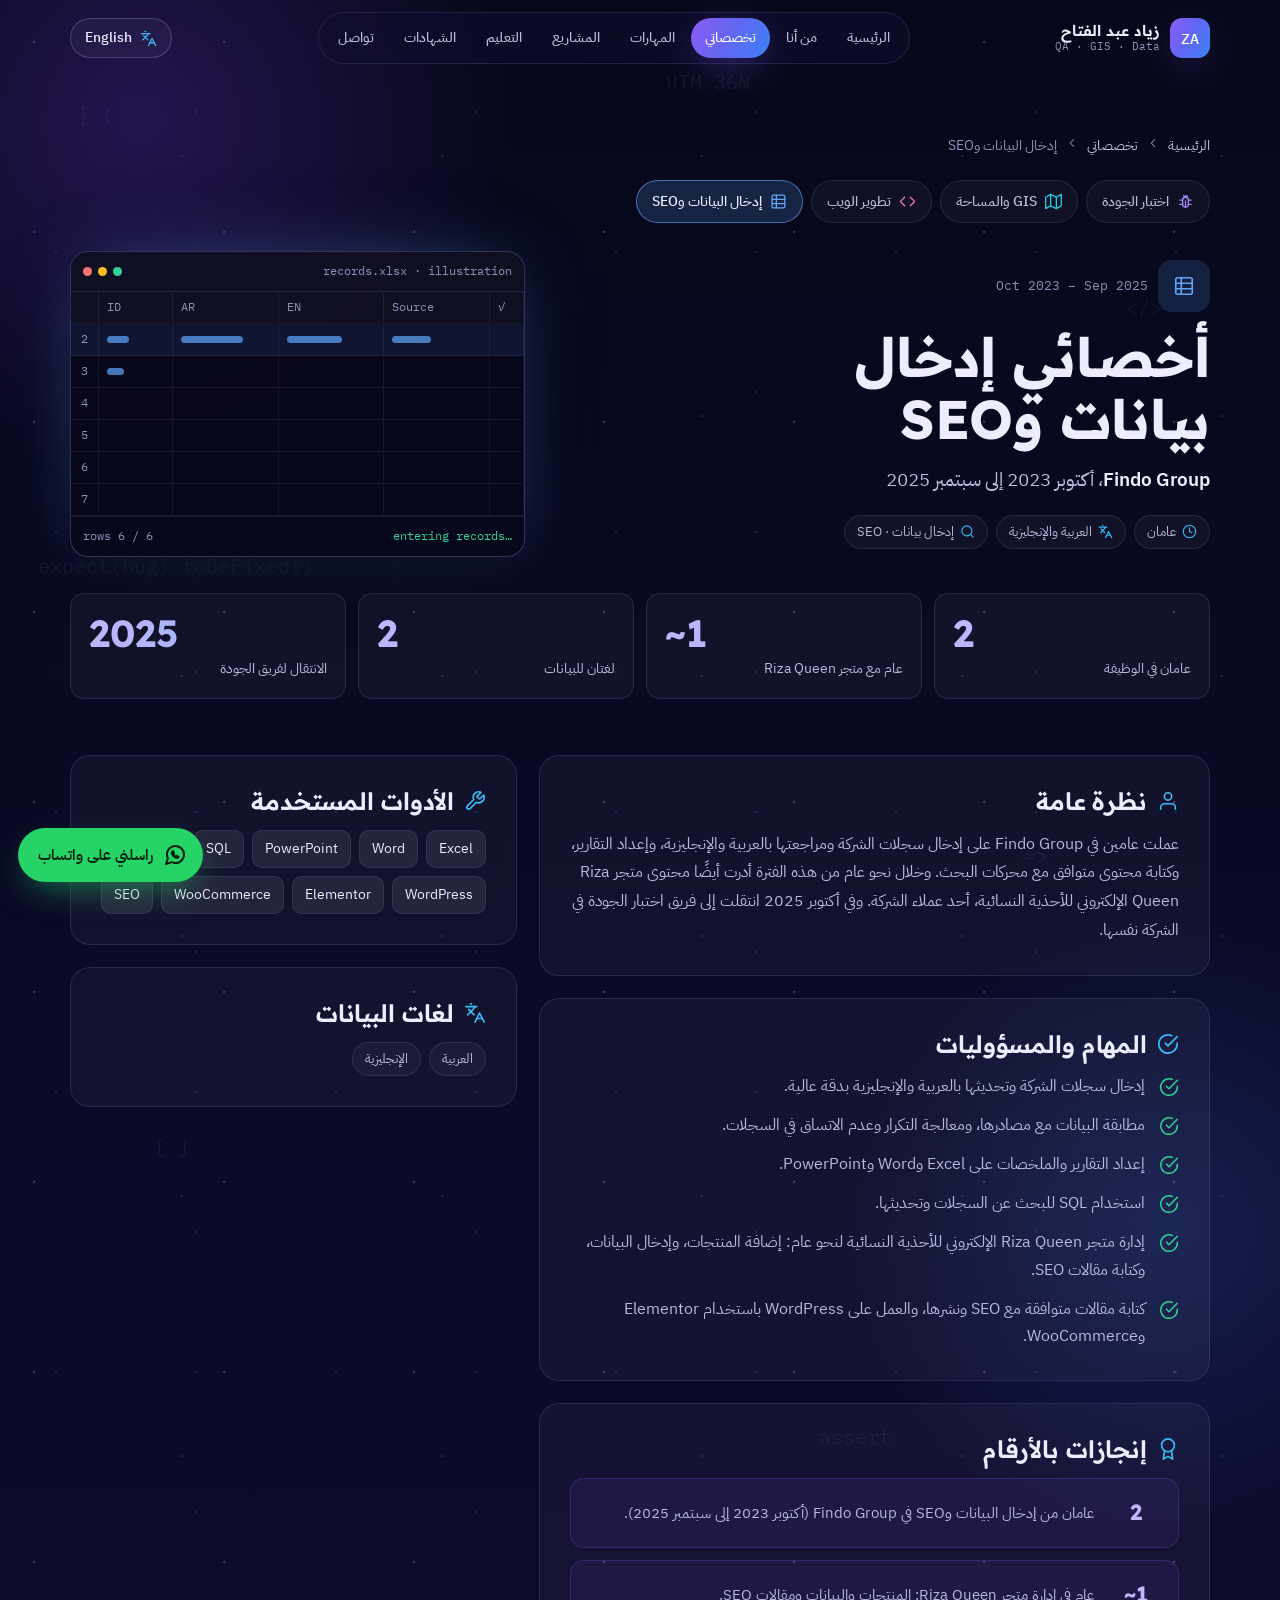
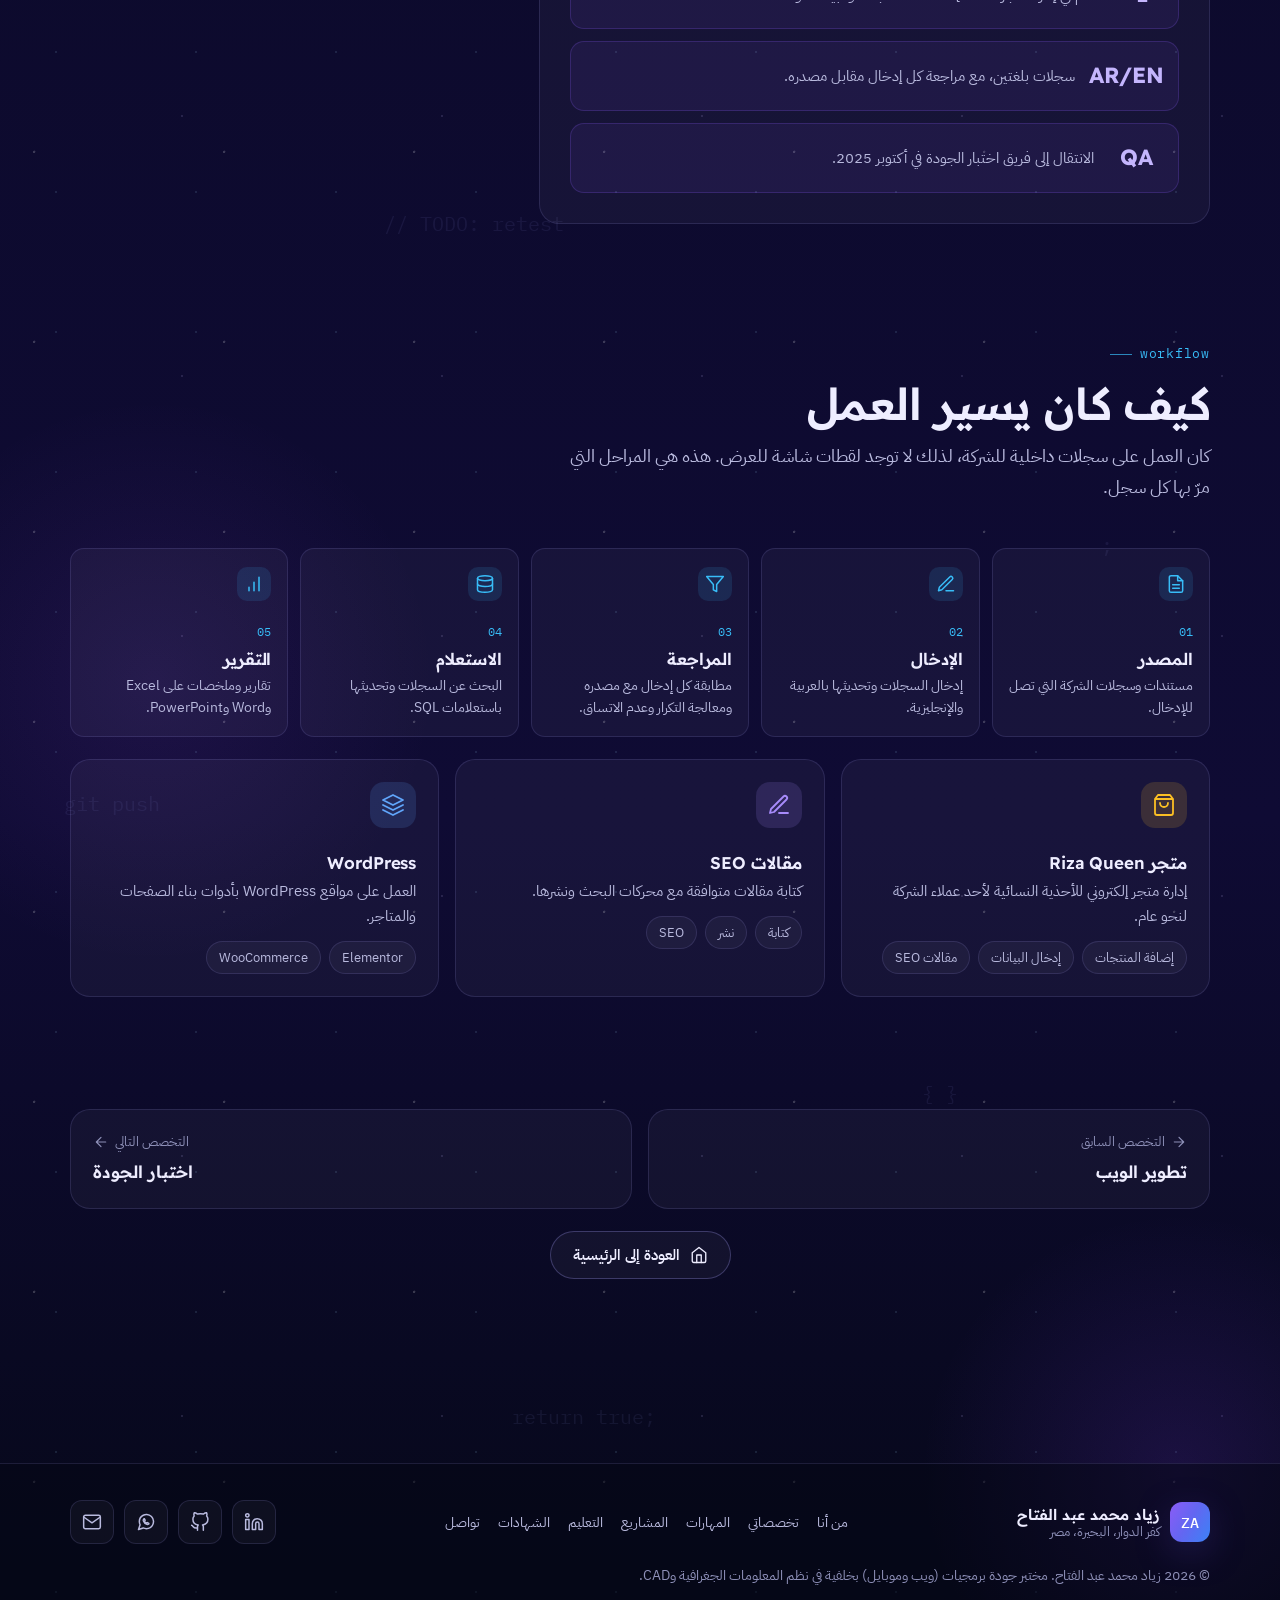
==== tracks/data-entry-seo.html @ bd3f8a95 "Portfolio v4: track pages, animation, bilingual AR/EN Co-Authored-By: Claude Opus 5.5 <noreply@anthr" ====
<!doctype html>
<html lang="ar" dir="rtl">
<head>
<meta charset="utf-8">
<meta name="viewport" content="width=device-width, initial-scale=1, viewport-fit=cover">
<title>Data Entry & SEO | Zyad Mohamed Abdelfattah</title>
<meta name="claude:viewport-fit-sides" content="cover">
<meta name="description" content="زياد محمد عبد الفتاح، أخصائي إدخال بيانات وSEO في Findo Group من أكتوبر 2023 إلى سبتمبر 2025." data-en-content="Zyad Mohamed Abdelfattah, Data Entry &amp; SEO Specialist at Findo Group, October 2023 to September 2025.">
<meta name="author" content="Zyad Mohamed Abdelfattah">
<meta name="theme-color" content="#060819">
<meta property="og:type" content="website">
<meta property="og:title" content="Data Entry &amp; SEO | Zyad Mohamed Abdelfattah">
<meta property="og:description" content="Zyad Mohamed Abdelfattah, Data Entry &amp; SEO Specialist at Findo Group, October 2023 to September 2025.">
<meta property="og:image" content="../assets/zyad.jpg">
<meta property="og:image:width" content="900">
<meta property="og:image:height" content="900">
<meta property="og:image:alt" content="Zyad Mohamed Abdelfattah">
<meta property="og:locale" content="ar_EG">
<meta property="og:locale:alternate" content="en_US">
<meta name="twitter:card" content="summary">
<meta name="twitter:title" content="Data Entry &amp; SEO | Zyad Mohamed Abdelfattah">
<meta name="twitter:description" content="Zyad Mohamed Abdelfattah, Data Entry &amp; SEO Specialist at Findo Group, October 2023 to September 2025.">
<meta name="twitter:image" content="../assets/zyad.jpg">
<link rel="icon" href="data:image/svg+xml,%3Csvg xmlns='http://www.w3.org/2000/svg' viewBox='0 0 64 64'%3E%3Cdefs%3E%3ClinearGradient id='g' x1='0' y1='0' x2='1' y2='1'%3E%3Cstop offset='0' stop-color='%238b5cf6'/%3E%3Cstop offset='1' stop-color='%233b82f6'/%3E%3C/linearGradient%3E%3C/defs%3E%3Crect width='64' height='64' rx='16' fill='url(%23g)'/%3E%3Ctext x='32' y='43' font-family='monospace' font-size='30' font-weight='700' fill='white' text-anchor='middle'%3EZ%3C/text%3E%3C/svg%3E">
<link rel="preconnect" href="https://fonts.googleapis.com"><link rel="preconnect" href="https://fonts.gstatic.com" crossorigin><link rel="stylesheet" href="https://fonts.googleapis.com/css2?family=IBM+Plex+Mono:wght@400;500&family=IBM+Plex+Sans+Arabic:wght@400;500;600;700&family=Readex+Pro:wght@400;500;600;700&display=swap">
<link rel="stylesheet" href="../css/site.css">
<script>(function(d){d.classList.add("js");try{if(!matchMedia("(prefers-reduced-motion: reduce)").matches)d.classList.add("motion");}catch(e){}try{if(localStorage.getItem("zyad-lang")==="en"){d.lang="en";d.dir="ltr";}}catch(e){}})(document.documentElement);</script>
<script src="../js/site.js" defer></script>
</head>
<body>
<svg width="0" height="0" style="position:absolute" aria-hidden="true" focusable="false"><defs>
<symbol id="i-wa" viewBox="0 0 24 24"><path d="M21 11.5a8.4 8.4 0 0 1-.9 3.8 8.5 8.5 0 0 1-7.6 4.7 8.4 8.4 0 0 1-3.8-.9L3 21l1.9-5.7a8.4 8.4 0 0 1-.9-3.8 8.5 8.5 0 0 1 4.7-7.6 8.4 8.4 0 0 1 3.8-.9h.5a8.5 8.5 0 0 1 8 8z"/><path d="M9.2 8.6c.2-.4.6-.5.9-.4l.8 1.6c.1.3 0 .6-.2.8l-.5.5c.4 1 1.3 1.9 2.3 2.4l.5-.5c.2-.2.5-.3.8-.2l1.6.8c.2.3.1.7-.3.9-.6.4-1.3.5-2 .3-2-.7-3.6-2.3-4.3-4.3-.2-.7-.1-1.4.4-1.9z"/></symbol>
<symbol id="i-mail" viewBox="0 0 24 24"><path d="M4 4h16c1.1 0 2 .9 2 2v12c0 1.1-.9 2-2 2H4c-1.1 0-2-.9-2-2V6c0-1.1.9-2 2-2z"/><path d="M22 6l-10 7L2 6"/></symbol>
<symbol id="i-li" viewBox="0 0 24 24"><path d="M16 8a6 6 0 0 1 6 6v7h-4v-7a2 2 0 0 0-4 0v7h-4v-7a6 6 0 0 1 6-6z"/><rect x="2" y="9" width="4" height="12"/><circle cx="4" cy="4" r="2"/></symbol>
<symbol id="i-gh" viewBox="0 0 24 24"><path d="M9 19c-5 1.5-5-2.5-7-3m14 6v-3.9a3.4 3.4 0 0 0-.9-2.6c3.1-.4 6.4-1.5 6.4-7A5.4 5.4 0 0 0 20 4.8 5.1 5.1 0 0 0 19.9 1S18.7.6 16 2.5a13.4 13.4 0 0 0-7 0C6.3.6 5.1 1 5.1 1A5.1 5.1 0 0 0 5 4.8a5.4 5.4 0 0 0-1.5 3.8c0 5.4 3.3 6.6 6.4 7A3.4 3.4 0 0 0 9 18.1V22"/></symbol>
<symbol id="i-arrow" viewBox="0 0 24 24"><path d="M5 12h14M12 5l7 7-7 7"/></symbol>
<symbol id="i-chev-r" viewBox="0 0 24 24"><path d="M9 18l6-6-6-6"/></symbol>
<symbol id="i-chev-l" viewBox="0 0 24 24"><path d="M15 18l-6-6 6-6"/></symbol>
<symbol id="i-download" viewBox="0 0 24 24"><path d="M21 15v4a2 2 0 0 1-2 2H5a2 2 0 0 1-2-2v-4"/><path d="M7 10l5 5 5-5M12 15V3"/></symbol>
<symbol id="i-pin" viewBox="0 0 24 24"><path d="M21 10c0 7-9 13-9 13s-9-6-9-13a9 9 0 0 1 18 0z"/><circle cx="12" cy="10" r="3"/></symbol>
<symbol id="i-check" viewBox="0 0 24 24"><path d="M22 11.1V12a10 10 0 1 1-5.9-9.1"/><path d="M22 4L12 14l-3-3"/></symbol>
<symbol id="i-copy" viewBox="0 0 24 24"><rect x="9" y="9" width="13" height="13" rx="2"/><path d="M5 15H4a2 2 0 0 1-2-2V4a2 2 0 0 1 2-2h9a2 2 0 0 1 2 2v1"/></symbol>
<symbol id="i-layers" viewBox="0 0 24 24"><path d="M12 2L2 7l10 5 10-5-10-5zM2 17l10 5 10-5M2 12l10 5 10-5"/></symbol>
<symbol id="i-db" viewBox="0 0 24 24"><ellipse cx="12" cy="5" rx="9" ry="3"/><path d="M21 12c0 1.7-4 3-9 3s-9-1.3-9-3"/><path d="M3 5v14c0 1.7 4 3 9 3s9-1.3 9-3V5"/></symbol>
<symbol id="i-award" viewBox="0 0 24 24"><circle cx="12" cy="8" r="7"/><path d="M8.2 13.9L7 23l5-3 5 3-1.2-9.1"/></symbol>
<symbol id="i-brief" viewBox="0 0 24 24"><rect x="2" y="7" width="20" height="14" rx="2"/><path d="M16 21V5a2 2 0 0 0-2-2h-4a2 2 0 0 0-2 2v16"/></symbol>
<symbol id="i-grad" viewBox="0 0 24 24"><path d="M22 9L12 4 2 9l10 5 10-5z"/><path d="M6 11.2V16c3 2.7 9 2.7 12 0v-4.8M22 9v6"/></symbol>
<symbol id="i-globe" viewBox="0 0 24 24"><circle cx="12" cy="12" r="10"/><path d="M2 12h20M12 2a15.3 15.3 0 0 1 4 10 15.3 15.3 0 0 1-4 10 15.3 15.3 0 0 1-4-10 15.3 15.3 0 0 1 4-10z"/></symbol>
<symbol id="i-search" viewBox="0 0 24 24"><circle cx="11" cy="11" r="8"/><path d="M21 21l-4.3-4.3"/></symbol>
<symbol id="i-file" viewBox="0 0 24 24"><path d="M14 2H6a2 2 0 0 0-2 2v16a2 2 0 0 0 2 2h12a2 2 0 0 0 2-2V8z"/><path d="M14 2v6h6M16 13H8M16 17H8"/></symbol>
<symbol id="i-menu" viewBox="0 0 24 24"><path d="M3 6h18M3 12h18M3 18h18"/></symbol>
<symbol id="i-x" viewBox="0 0 24 24"><path d="M18 6L6 18M6 6l12 12"/></symbol>
<symbol id="i-bug" viewBox="0 0 24 24"><rect x="8" y="6" width="8" height="14" rx="4"/><path d="M12 6V4M9.5 3.5l1 2M14.5 3.5l-1 2M4 10h4M16 10h4M4 16h4M16 16h4M12 11v9"/></symbol>
<symbol id="i-clock" viewBox="0 0 24 24"><circle cx="12" cy="12" r="10"/><path d="M12 6v6l4 2"/></symbol>
<symbol id="i-send" viewBox="0 0 24 24"><path d="M22 2L11 13M22 2l-7 20-4-9-9-4 20-7z"/></symbol>
<symbol id="i-home" viewBox="0 0 24 24"><path d="M3 9l9-7 9 7v11a2 2 0 0 1-2 2H5a2 2 0 0 1-2-2z"/><path d="M9 22V12h6v10"/></symbol>
<symbol id="i-bag" viewBox="0 0 24 24"><path d="M6 2L3 6v14a2 2 0 0 0 2 2h14a2 2 0 0 0 2-2V6l-3-4zM3 6h18"/><path d="M16 10a4 4 0 0 1-8 0"/></symbol>
<symbol id="i-pen" viewBox="0 0 24 24"><path d="M12 20h9"/><path d="M16.5 3.5a2.1 2.1 0 0 1 3 3L7 19l-4 1 1-4z"/></symbol>
<symbol id="i-table" viewBox="0 0 24 24"><rect x="3" y="3" width="18" height="18" rx="2"/><path d="M3 9h18M3 15h18M9 3v18"/></symbol>
<symbol id="i-filter" viewBox="0 0 24 24"><path d="M22 3H2l8 9.5V19l4 2v-8.5z"/></symbol>
<symbol id="i-chart" viewBox="0 0 24 24"><path d="M12 20V10M18 20V4M6 20v-4"/></symbol>
<symbol id="i-phone" viewBox="0 0 24 24"><rect x="5" y="2" width="14" height="20" rx="2"/><path d="M12 18h.01"/></symbol>
<symbol id="i-spark" viewBox="0 0 24 24"><path d="M12 3l1.8 5.2L19 10l-5.2 1.8L12 17l-1.8-5.2L5 10l5.2-1.8z"/><path d="M19 15l.8 2.2L22 18l-2.2.8L19 21l-.8-2.2L16 18l2.2-.8z"/></symbol>
<symbol id="i-compass" viewBox="0 0 24 24"><circle cx="12" cy="12" r="10"/><path d="M16.2 7.8l-2.1 6.3-6.3 2.1 2.1-6.3z"/></symbol>
<symbol id="i-map" viewBox="0 0 24 24"><path d="M1 6v16l7-4 8 4 7-4V2l-7 4-8-4z"/><path d="M8 2v16M16 6v16"/></symbol>
<symbol id="i-cpu" viewBox="0 0 24 24"><rect x="4" y="4" width="16" height="16" rx="2"/><rect x="9" y="9" width="6" height="6"/><path d="M9 1v3M15 1v3M9 20v3M15 20v3M20 9h3M20 14h3M1 9h3M1 14h3"/></symbol>
<symbol id="i-box" viewBox="0 0 24 24"><path d="M21 16V8a2 2 0 0 0-1-1.7l-7-4a2 2 0 0 0-2 0l-7 4A2 2 0 0 0 3 8v8a2 2 0 0 0 1 1.7l7 4a2 2 0 0 0 2 0l7-4a2 2 0 0 0 1-1.7z"/><path d="M3.3 7L12 12l8.7-5M12 22V12"/></symbol>
<symbol id="i-ruler" viewBox="0 0 24 24"><path d="M21.3 15.3L8.7 2.7a1 1 0 0 0-1.4 0L2.7 7.3a1 1 0 0 0 0 1.4l12.6 12.6a1 1 0 0 0 1.4 0l4.6-4.6a1 1 0 0 0 0-1.4z"/><path d="M7.5 10.5l2-2M10.5 13.5l2-2M13.5 16.5l2-2"/></symbol>
<symbol id="i-lang" viewBox="0 0 24 24"><path d="M5 8l6 6M4 14l6-6 2-3M2 5h12M7 2h1M22 22l-5-10-5 10M14 18h6"/></symbol>
<symbol id="i-user" viewBox="0 0 24 24"><path d="M20 21v-2a4 4 0 0 0-4-4H8a4 4 0 0 0-4 4v2"/><circle cx="12" cy="7" r="4"/></symbol>
<symbol id="i-code" viewBox="0 0 24 24"><path d="M16 18l6-6-6-6M8 6l-6 6 6 6"/></symbol>
<symbol id="i-ext" viewBox="0 0 24 24"><path d="M18 13v6a2 2 0 0 1-2 2H5a2 2 0 0 1-2-2V8a2 2 0 0 1 2-2h6M15 3h6v6M10 14L21 3"/></symbol>
<symbol id="i-shield" viewBox="0 0 24 24"><path d="M12 22s8-4 8-10V5l-8-3-8 3v7c0 6 8 10 8 10z"/></symbol>
<symbol id="i-server" viewBox="0 0 24 24"><rect x="2" y="2" width="20" height="8" rx="2"/><rect x="2" y="14" width="20" height="8" rx="2"/><path d="M6 6h.01M6 18h.01"/></symbol>
<symbol id="i-cart" viewBox="0 0 24 24"><circle cx="9" cy="21" r="1"/><circle cx="20" cy="21" r="1"/><path d="M1 1h4l2.7 13.4a2 2 0 0 0 2 1.6h9.7a2 2 0 0 0 2-1.6L23 6H6"/></symbol>
<symbol id="i-repo" viewBox="0 0 24 24"><path d="M4 19.5A2.5 2.5 0 0 1 6.5 17H20V2H6.5A2.5 2.5 0 0 0 4 4.5v15z"/><path d="M4 19.5A2.5 2.5 0 0 0 6.5 22H20v-5"/></symbol>
<symbol id="i-grid" viewBox="0 0 24 24"><rect x="3" y="3" width="7" height="7" rx="1.5"/><rect x="14" y="3" width="7" height="7" rx="1.5"/><rect x="3" y="14" width="7" height="7" rx="1.5"/><rect x="14" y="14" width="7" height="7" rx="1.5"/></symbol>
<symbol id="i-tool" viewBox="0 0 24 24"><path d="M14.7 6.3a1 1 0 0 0 0 1.4l1.6 1.6a1 1 0 0 0 1.4 0l3.8-3.8a6 6 0 0 1-7.9 7.9l-6.9 6.9a2.1 2.1 0 0 1-3-3l6.9-6.9a6 6 0 0 1 7.9-7.9z"/></symbol>
</defs></svg>
<a class="skip" href="#main" data-en="Skip to content">انتقل إلى المحتوى</a>
<div class="scroll-progress" aria-hidden="true"><i id="scroll-progress"></i></div>
<div class="cursor-glow" id="cursor-glow" aria-hidden="true"></div>
<div class="sky" aria-hidden="true">
  <div class="blob b1"></div><div class="blob b2"></div><div class="blob b3"></div><div class="blob b4"></div>
  <span class="glyph" style="top:3%;left:6%">{ }</span>
  <span class="glyph" style="top:9%;left:88%">&lt;/&gt;</span>
  <span class="glyph" style="top:17%;left:3%">expect(bug).toBeFixed()</span>
  <span class="glyph" style="top:26%;left:80%">=&gt;</span>
  <span class="glyph" style="top:35%;left:12%">[ ]</span>
  <span class="glyph" style="top:44%;left:64%">assert</span>
  <span class="glyph" style="top:2%;left:52%">UTM 36N</span>
  <span class="glyph" style="top:56%;left:30%">// TODO: retest</span>
  <span class="glyph" style="top:66%;left:86%">;</span>
  <span class="glyph" style="top:74%;left:5%">git push</span>
  <span class="glyph" style="top:83%;left:72%">{ }</span>
  <span class="glyph" style="top:93%;left:40%">return true;</span>
</div>
<header class="topbar">
  <div class="wrap topbar-in">
    <a class="brand" href="../index.html" aria-label="Zyad Mohamed Abdelfattah" data-en-aria-label="Zyad Mohamed Abdelfattah">
      <span class="brand-mark" aria-hidden="true">ZA</span>
      <span class="brand-txt"><b data-en="Zyad Abdelfattah">زياد عبد الفتاح</b><small>QA · GIS · Data</small></span>
    </a>
    <nav class="nav" id="site-nav" aria-label="الأقسام" data-en-aria-label="Sections">
      <ul class="nav-pill">
        <li><a href="../index.html#home" data-en="Home">الرئيسية</a></li><li><a href="../index.html#about" data-en="About">من أنا</a></li><li><a href="../index.html#tracks" class="is-active" aria-current="page" data-en="Tracks">تخصصاتي</a></li><li><a href="../index.html#skills" data-en="Skills">المهارات</a></li><li><a href="../index.html#projects" data-en="Projects">المشاريع</a></li><li><a href="../index.html#education" data-en="Education">التعليم</a></li><li><a href="../index.html#certificates" data-en="Certificates">الشهادات</a></li><li><a href="../index.html#contact" data-en="Contact">تواصل</a></li>
      </ul>
    </nav>
    <div class="top-actions">
      <button class="lang-btn" id="lang-toggle" type="button" lang="en" aria-label="Switch to English"><svg class="ic " aria-hidden="true"><use href="#i-lang"></use></svg><span class="lang-label">English</span></button>
      <button class="menu-btn" type="button" aria-controls="site-nav" aria-expanded="false" aria-label="القائمة" data-en-aria-label="Menu"><svg class="ic ic-open" aria-hidden="true"><use href="#i-menu"></use></svg><svg class="ic ic-close" aria-hidden="true"><use href="#i-x"></use></svg></button>
    </div>
  </div>
</header>
<main id="main">
<section class="job-hero" aria-labelledby="job-h">
  <div class="wrap">
    <nav aria-label="مسار التنقل" data-en-aria-label="Breadcrumb"><ol class="crumbs">
      <li><a href="../index.html" data-en="Home">الرئيسية</a></li><li aria-hidden="true"><svg class="ic flip" aria-hidden="true"><use href="#i-chev-r"></use></svg></li>
      <li><a href="../index.html#tracks" data-en="Tracks">تخصصاتي</a></li><li aria-hidden="true"><svg class="ic flip" aria-hidden="true"><use href="#i-chev-r"></use></svg></li>
      <li aria-current="page" data-en="Data Entry &amp; SEO">إدخال البيانات وSEO</li>
    </ol></nav>
    <nav class="track-tabs" aria-label="التخصصات" data-en-aria-label="Tracks"><a class="ttab k-qa" href="qa-testing.html"><svg class="ic " aria-hidden="true"><use href="#i-bug"></use></svg><span data-en="QA Testing">اختبار الجودة</span></a><a class="ttab k-gis" href="gis-surveying.html"><svg class="ic " aria-hidden="true"><use href="#i-map"></use></svg><span data-en="GIS &amp; Surveying">GIS والمساحة</span></a><a class="ttab k-web" href="web-development.html"><svg class="ic " aria-hidden="true"><use href="#i-code"></use></svg><span data-en="Web Development">تطوير الويب</span></a><a class="ttab k-data" href="data-entry-seo.html" aria-current="page"><svg class="ic " aria-hidden="true"><use href="#i-table"></use></svg><span data-en="Data Entry &amp; SEO">إدخال البيانات وSEO</span></a></nav>
    <div class="job-head">
      <div class="k-data">
        <div class="job-kicker"><span class="exp-ico"><svg class="ic " aria-hidden="true"><use href="#i-table"></use></svg></span><span class="when">Oct 2023 – Sep 2025</span></div>
        <h1 id="job-h" class="rise" data-en="Data Entry &amp; SEO Specialist">أخصائي إدخال بيانات وSEO</h1>
        <p class="job-sub rise d1" data-en-html="&lt;strong&gt;Findo Group&lt;/strong&gt;, Oct 2023 – Sep 2025"><strong>Findo Group</strong>، أكتوبر 2023 إلى سبتمبر 2025</p>
        <div class="job-meta rise d2"><span class="chip"><svg class="ic " aria-hidden="true"><use href="#i-clock"></use></svg><span data-en="2 years">عامان</span></span><span class="chip"><svg class="ic " aria-hidden="true"><use href="#i-lang"></use></svg><span data-en="Arabic &amp; English">العربية والإنجليزية</span></span><span class="chip"><svg class="ic " aria-hidden="true"><use href="#i-search"></use></svg><span data-en="Data entry · SEO">إدخال بيانات · SEO</span></span></div>
      </div>
      <div class="sig-wrap rise d2 k-data"><figure class="sig sig-data" data-sig="data" dir="ltr" role="img" aria-label="Illustration: spreadsheet cells filling in row by row, with a duplicate row flagged and fixed">
  <div class="sig-bar"><i></i><i></i><i></i><span>records.xlsx · illustration</span></div>
  <div class="sheet"><div class="sh-row sh-head"><span class="sh-n"></span><span>ID</span><span>AR</span><span>EN</span><span>Source</span><span>✓</span></div><div class="sh-row" data-row="0"><span class="sh-n">2</span><span class="sh-c"><i style="--w:38%"></i></span><span class="sh-c"><i style="--w:70%"></i></span><span class="sh-c"><i style="--w:62%"></i></span><span class="sh-c"><i style="--w:44%"></i></span><span class="sh-c ok">✓</span></div><div class="sh-row" data-row="1"><span class="sh-n">3</span><span class="sh-c"><i style="--w:30%"></i></span><span class="sh-c"><i style="--w:58%"></i></span><span class="sh-c"><i style="--w:74%"></i></span><span class="sh-c"><i style="--w:50%"></i></span><span class="sh-c ok">✓</span></div><div class="sh-row" data-row="2"><span class="sh-n">4</span><span class="sh-c"><i style="--w:42%"></i></span><span class="sh-c"><i style="--w:66%"></i></span><span class="sh-c"><i style="--w:54%"></i></span><span class="sh-c"><i style="--w:38%"></i></span><span class="sh-c ok">✓</span></div><div class="sh-row" data-row="3"><span class="sh-n">5</span><span class="sh-c"><i style="--w:34%"></i></span><span class="sh-c"><i style="--w:72%"></i></span><span class="sh-c"><i style="--w:60%"></i></span><span class="sh-c"><i style="--w:46%"></i></span><span class="sh-c ok">✓</span></div><div class="sh-row dup" data-row="4"><span class="sh-n">6</span><span class="sh-c"><i style="--w:38%"></i></span><span class="sh-c"><i style="--w:70%"></i></span><span class="sh-c"><i style="--w:62%"></i></span><span class="sh-c"><i style="--w:44%"></i></span><span class="sh-c ok">✓</span></div><div class="sh-row" data-row="5"><span class="sh-n">7</span><span class="sh-c"><i style="--w:36%"></i></span><span class="sh-c"><i style="--w:62%"></i></span><span class="sh-c"><i style="--w:68%"></i></span><span class="sh-c"><i style="--w:52%"></i></span><span class="sh-c ok">✓</span></div></div>
  <div class="sheet-status"><span class="ss-row">rows 6 / 6</span><span class="ss-msg">✓ checked against source · duplicates fixed</span></div>
</figure></div>
    </div>
    <div class="kpis kpis-4" data-reveal-group="up" role="group" aria-label="أرقام" data-en-aria-label="Key numbers"><div class="kpi"><b data-count="2">2</b><span data-en="years in the role">عامان في الوظيفة</span></div><div class="kpi"><b data-count="~1">~1</b><span data-en="year on the Riza Queen store">عام مع متجر Riza Queen</span></div><div class="kpi"><b data-count="2">2</b><span data-en="data languages">لغتان للبيانات</span></div><div class="kpi"><b data-count="2025">2025</b><span data-en="moved into QA">الانتقال لفريق الجودة</span></div></div>
  </div>
</section>
<section class="section" style="padding-top:0" aria-label="التفاصيل" data-en-aria-label="Details">
  <div class="wrap">
    <div class="job-body">
      <div class="job-main"><section class="panel" data-reveal="up"><h2><svg class="ic " aria-hidden="true"><use href="#i-user"></use></svg><span data-en="Overview">نظرة عامة</span></h2><p data-en="For two years at Findo Group I entered and maintained company records in Arabic and English, prepared reports, and wrote search-optimized content. For about a year of that time I also ran the content of Riza Queen, an online women's shoe store client. In October 2025 I moved into the company's QA team.">عملت عامين في Findo Group على إدخال سجلات الشركة ومراجعتها بالعربية والإنجليزية، وإعداد التقارير، وكتابة محتوى متوافق مع محركات البحث. وخلال نحو عام من هذه الفترة أدرت أيضًا محتوى متجر Riza Queen الإلكتروني للأحذية النسائية، أحد عملاء الشركة. وفي أكتوبر 2025 انتقلت إلى فريق اختبار الجودة في الشركة نفسها.</p></section><section class="panel" data-reveal="up"><h2><svg class="ic " aria-hidden="true"><use href="#i-check"></use></svg><span data-en="Responsibilities">المهام والمسؤوليات</span></h2><ul class="ticks"><li><svg class="ic " aria-hidden="true"><use href="#i-check"></use></svg><span data-en="Entered and maintained company records in Arabic and English with high accuracy.">إدخال سجلات الشركة وتحديثها بالعربية والإنجليزية بدقة عالية.</span></li><li><svg class="ic " aria-hidden="true"><use href="#i-check"></use></svg><span data-en="Checked data against sources and fixed duplicates and inconsistencies.">مطابقة البيانات مع مصادرها، ومعالجة التكرار وعدم الاتساق في السجلات.</span></li><li><svg class="ic " aria-hidden="true"><use href="#i-check"></use></svg><span data-en="Prepared reports and summaries in Excel, Word and PowerPoint.">إعداد التقارير والملخصات على Excel وWord وPowerPoint.</span></li><li><svg class="ic " aria-hidden="true"><use href="#i-check"></use></svg><span data-en="Used SQL to look up and update records.">استخدام SQL للبحث عن السجلات وتحديثها.</span></li><li><svg class="ic " aria-hidden="true"><use href="#i-check"></use></svg><span data-en="Ran the Riza Queen online women&#x27;s shoe store for about a year: product listings, data entry and SEO articles.">إدارة متجر Riza Queen الإلكتروني للأحذية النسائية لنحو عام: إضافة المنتجات، وإدخال البيانات، وكتابة مقالات SEO.</span></li><li><svg class="ic " aria-hidden="true"><use href="#i-check"></use></svg><span data-en="Wrote and published SEO-optimized articles, and worked with WordPress (Elementor, WooCommerce).">كتابة مقالات متوافقة مع SEO ونشرها، والعمل على WordPress باستخدام Elementor وWooCommerce.</span></li></ul></section><section class="panel" data-reveal="up"><h2><svg class="ic " aria-hidden="true"><use href="#i-award"></use></svg><span data-en="Achievements in numbers">إنجازات بالأرقام</span></h2><ul class="wins"><li><b>2</b><span data-en="years of data entry and SEO at Findo Group (Oct 2023 to Sep 2025).">عامان من إدخال البيانات وSEO في Findo Group (أكتوبر 2023 إلى سبتمبر 2025).</span></li><li><b>~1</b><span data-en="year running the Riza Queen store: listings, data and SEO articles.">عام في إدارة متجر Riza Queen: المنتجات والبيانات ومقالات SEO.</span></li><li><b>AR/EN</b><span data-en="records in two languages, each entry checked against its source.">سجلات بلغتين، مع مراجعة كل إدخال مقابل مصدره.</span></li><li><b>QA</b><span data-en="Moved into the QA team in October 2025.">الانتقال إلى فريق اختبار الجودة في أكتوبر 2025.</span></li></ul></section></div>
      <aside class="job-side"><section class="panel" data-reveal="up"><h2><svg class="ic " aria-hidden="true"><use href="#i-tool"></use></svg><span data-en="Tools used">الأدوات المستخدمة</span></h2><div class="toolchips"><span>Excel</span><span>Word</span><span>PowerPoint</span><span>SQL</span><span>WordPress</span><span>Elementor</span><span>WooCommerce</span><span>SEO</span></div></section><section class="panel" data-reveal="up"><h2><svg class="ic " aria-hidden="true"><use href="#i-lang"></use></svg><span data-en="Data languages">لغات البيانات</span></h2><div class="chips"><span class="chip" data-en="Arabic">العربية</span><span class="chip" data-en="English">الإنجليزية</span></div></section></aside>
    </div>
  </div>
</section>
<section class="section" style="padding-top:0" id="gallery" aria-labelledby="gal-h">
  <div class="wrap">
    <div class="sec-head"><div><p class="eyebrow">workflow</p><h2 class="h2" data-reveal="heading" id="gal-h" data-en="How the work flowed">كيف كان يسير العمل</h2><p class="lede" data-en="The data work was internal company records, so there are no screenshots to share. This is the process every record went through.">كان العمل على سجلات داخلية للشركة، لذلك لا توجد لقطات شاشة للعرض. هذه هي المراحل التي مرّ بها كل سجل.</p></div></div>
    <ol class="flow" data-reveal-group="blur"><li><svg class="ic " aria-hidden="true"><use href="#i-file"></use></svg><span class="stp">01</span><h3 data-en="Source">المصدر</h3><p data-en="Company documents and records that come in for entry.">مستندات وسجلات الشركة التي تصل للإدخال.</p></li><li><svg class="ic " aria-hidden="true"><use href="#i-pen"></use></svg><span class="stp">02</span><h3 data-en="Entry">الإدخال</h3><p data-en="Records entered and updated in Arabic and English.">إدخال السجلات وتحديثها بالعربية والإنجليزية.</p></li><li><svg class="ic " aria-hidden="true"><use href="#i-filter"></use></svg><span class="stp">03</span><h3 data-en="Check">المراجعة</h3><p data-en="Each entry checked against its source; duplicates and inconsistencies fixed.">مطابقة كل إدخال مع مصدره ومعالجة التكرار وعدم الاتساق.</p></li><li><svg class="ic " aria-hidden="true"><use href="#i-db"></use></svg><span class="stp">04</span><h3 data-en="Lookup">الاستعلام</h3><p data-en="Records looked up and updated with SQL queries.">البحث عن السجلات وتحديثها باستعلامات SQL.</p></li><li><svg class="ic " aria-hidden="true"><use href="#i-chart"></use></svg><span class="stp">05</span><h3 data-en="Report">التقرير</h3><p data-en="Reports and summaries in Excel, Word and PowerPoint.">تقارير وملخصات على Excel وWord وPowerPoint.</p></li></ol>
    <div class="blocks" style="margin-top:22px" data-reveal-group="up"><article class="block k-ai" data-tilt><svg class="ic " aria-hidden="true"><use href="#i-bag"></use></svg><h3 data-en="Riza Queen online store">متجر Riza Queen</h3><p data-en="An online women&#x27;s shoe store, a company client, that I ran for about a year.">إدارة متجر إلكتروني للأحذية النسائية لأحد عملاء الشركة لنحو عام.</p><div class="chips"><span class="chip" data-en="Product listings">إضافة المنتجات</span><span class="chip" data-en="Data entry">إدخال البيانات</span><span class="chip" data-en="SEO articles">مقالات SEO</span></div></article><article class="block k-qa" data-tilt><svg class="ic " aria-hidden="true"><use href="#i-pen"></use></svg><h3 data-en="SEO articles">مقالات SEO</h3><p data-en="Writing and publishing search-optimized articles.">كتابة مقالات متوافقة مع محركات البحث ونشرها.</p><div class="chips"><span class="chip" data-en="Writing">كتابة</span><span class="chip" data-en="Publishing">نشر</span><span class="chip">SEO</span></div></article><article class="block k-data" data-tilt><svg class="ic " aria-hidden="true"><use href="#i-layers"></use></svg><h3 data-en="WordPress">WordPress</h3><p data-en="Working on WordPress sites with page-builder and store tools.">العمل على مواقع WordPress بأدوات بناء الصفحات والمتاجر.</p><div class="chips"><span class="chip">Elementor</span><span class="chip">WooCommerce</span></div></article></div>
  </div>
</section>
<section class="section" style="padding-top:0" aria-label="التخصصات الأخرى" data-en-aria-label="Other tracks">
  <div class="wrap">
    <div class="pager" data-reveal-group="up">
      <a class="prev k-web" href="web-development.html"><small><svg class="ic flip" style="rotate:180deg" aria-hidden="true"><use href="#i-arrow"></use></svg><span data-en="Previous track">التخصص السابق</span></small><b data-en="Web Development">تطوير الويب</b></a>
      <a class="next k-qa" href="qa-testing.html"><small><span data-en="Next track">التخصص التالي</span><svg class="ic flip" aria-hidden="true"><use href="#i-arrow"></use></svg></small><b data-en="QA Testing">اختبار الجودة</b></a>
    </div>
    <div class="back-home"><a class="btn btn-ghost" href="../index.html"><svg class="ic " aria-hidden="true"><use href="#i-home"></use></svg><span data-en="Back to home">العودة إلى الرئيسية</span></a></div>
  </div>
</section>
</main>
<footer class="footer">
  <div class="wrap foot-grid">
    <a class="brand" href="../index.html#home" aria-label="Zyad Mohamed Abdelfattah">
      <span class="brand-mark" aria-hidden="true">ZA</span>
      <span class="brand-txt"><b data-en="Zyad Mohamed Abdelfattah">زياد محمد عبد الفتاح</b><small class="foot-loc" data-en="Kafr El Dawar, Beheira, Egypt">كفر الدوار، البحيرة، مصر</small></span>
    </a>
    <ul class="foot-links"><li><a href="../index.html#about" data-en="About">من أنا</a></li><li><a href="../index.html#tracks" data-en="Tracks">تخصصاتي</a></li><li><a href="../index.html#skills" data-en="Skills">المهارات</a></li><li><a href="../index.html#projects" data-en="Projects">المشاريع</a></li><li><a href="../index.html#education" data-en="Education">التعليم</a></li><li><a href="../index.html#certificates" data-en="Certificates">الشهادات</a></li><li><a href="../index.html#contact" data-en="Contact">تواصل</a></li></ul>
    <div class="social-row" style="margin:0">
      <a class="icon-btn" href="https://www.linkedin.com/in/zyad-mohamed-abdelfattah-37b9223bb" target="_blank" rel="noopener" aria-label="LinkedIn"><svg class="ic " aria-hidden="true"><use href="#i-li"></use></svg></a>
      <a class="icon-btn" href="https://github.com/zyadweb4" target="_blank" rel="noopener" aria-label="GitHub"><svg class="ic " aria-hidden="true"><use href="#i-gh"></use></svg></a>
      <a class="icon-btn" href="https://wa.me/201025370757" target="_blank" rel="noopener" aria-label="WhatsApp"><svg class="ic " aria-hidden="true"><use href="#i-wa"></use></svg></a>
      <a class="icon-btn" href="mailto:z7887008@gmail.com" aria-label="Email"><svg class="ic " aria-hidden="true"><use href="#i-mail"></use></svg></a>
    </div>
  </div>
  <div class="wrap" style="margin-top:20px">
    <p class="foot-copy">© 2026 <span data-en="Zyad Mohamed Abdelfattah">زياد محمد عبد الفتاح</span>. <span data-en="QA Tester (Web &amp; Mobile) with a GIS and CAD background.">مختبر جودة برمجيات (ويب وموبايل) بخلفية في نظم المعلومات الجغرافية وCAD.</span></p>
  </div>
</footer>
<a class="wa-float" href="https://wa.me/201025370757" target="_blank" rel="noopener" aria-label="WhatsApp: +20 102 537 0757"><svg class="ic " aria-hidden="true"><use href="#i-wa"></use></svg><span data-en="Chat on WhatsApp">راسلني على واتساب</span></a>
<dialog class="lb" id="lightbox" aria-labelledby="lb-title">
  <div class="lb-top">
    <div><h3 id="lb-title"></h3><p id="lb-desc"></p></div>
    <span class="lb-count" id="lb-count"></span>
    <button class="lb-close" id="lb-close" type="button" aria-label="إغلاق" data-en-aria-label="Close"><svg class="ic " aria-hidden="true"><use href="#i-x"></use></svg></button>
  </div>
  <div class="lb-stage">
    <img id="lb-img" alt="">
    <button class="lb-nav lb-prev" id="lb-prev" type="button" aria-label="السابق" data-en-aria-label="Previous"><svg class="ic flip" aria-hidden="true"><use href="#i-chev-l"></use></svg></button>
    <button class="lb-nav lb-next" id="lb-next" type="button" aria-label="التالي" data-en-aria-label="Next"><svg class="ic flip" aria-hidden="true"><use href="#i-chev-r"></use></svg></button>
  </div>
</dialog>
</body>
</html>
---- css/site.css ----
/* Zyad Mohamed Abdelfattah portfolio
   Layout: deep navy-to-violet "night sky" ground, glass pill navbar, start-aligned section heads,
   one hero entrance + one carousel as the only motion. Single dark look by client choice. */
:root{
  color-scheme: dark;
  --bg:#060819;
  --bg-2:#0c0a2b;
  --bg-3:#160c3d;
  --ink:#eeedff;
  --ink-2:#b9bade;
  --ink-3:#8e90b8;
  --violet:#8b5cf6;
  --indigo:#6366f1;
  --blue:#3b82f6;
  --cyan:#38bdf8;
  --mint:#34d399;
  --wa:#25d366;
  --wa-ink:#04210f;
  --glass:rgba(255,255,255,.04);
  --glass-2:rgba(255,255,255,.075);
  --panel:rgba(14,13,44,.72);
  --line:rgba(170,160,255,.14);
  --line-2:rgba(170,160,255,.28);
  --grad:linear-gradient(120deg,#8b5cf6 0%,#6366f1 48%,#3b82f6 100%);
  --grad-text:linear-gradient(100deg,#c4b5fd 0%,#a5b4fc 45%,#7dd3fc 100%);
  --glow:0 10px 40px -10px rgba(124,92,255,.65);
  --sev-crit:#f87171;--sev-high:#fb923c;--sev-med:#facc15;--sev-low:#4ade80;--sev-nr:#94a3b8;
  --k-qa:#a78bfa;--k-gis:#22d3ee;--k-data:#60a5fa;--k-ai:#fbbf24;--k-web:#f472b6;
  --f-display:"Readex Pro","IBM Plex Sans Arabic",system-ui,-apple-system,"Segoe UI",Tahoma,sans-serif;
  --f-body:"IBM Plex Sans Arabic","Readex Pro",system-ui,-apple-system,"Segoe UI",Tahoma,sans-serif;
  --f-mono:"IBM Plex Mono",ui-monospace,SFMono-Regular,Menlo,Consolas,monospace;
  --r-xl:28px;--r-lg:20px;--r-md:14px;--r-sm:10px;
  --wrap:1180px;
  --head-h:76px;
}

*,*::before,*::after{box-sizing:border-box}
html{scroll-behavior:smooth;-webkit-text-size-adjust:100%;background:var(--bg)}
body{
  margin:0;min-height:100vh;
  font-family:var(--f-body);font-size:16px;line-height:1.8;
  color:var(--ink);
  position:relative;isolation:isolate;
  background:linear-gradient(180deg,var(--bg) 0%,var(--bg-2) 40%,#0f0b34 75%,var(--bg) 100%);
  overflow-x:hidden;
  text-rendering:optimizeLegibility;-webkit-font-smoothing:antialiased;
}
html[lang="en"] body{line-height:1.65}
body::before{content:"";position:fixed;inset:0 0 auto;height:env(safe-area-inset-top,0px);z-index:60;background:var(--bg)}
img{max-width:100%;height:auto;display:block}
a{color:inherit}
button{font:inherit;color:inherit}
h1,h2,h3,h4{font-family:var(--f-display);line-height:1.25;margin:0;text-wrap:balance;letter-spacing:-.005em}
html[lang="en"] h1,html[lang="en"] h2{letter-spacing:-.02em}
p{margin:0}
ul,ol{margin:0;padding:0}
:focus-visible{outline:2px solid var(--cyan);outline-offset:3px;border-radius:8px}
.sr-only{position:absolute!important;width:1px;height:1px;padding:0;margin:-1px;overflow:hidden;clip:rect(0,0,0,0);white-space:nowrap;border:0}
.skip{position:absolute;inset-inline-start:16px;top:-80px;z-index:100;background:var(--ink);color:var(--bg);padding:10px 16px;border-radius:10px;font-weight:600;text-decoration:none}
.skip:focus{top:calc(12px + env(safe-area-inset-top,0px))}
.ltr{direction:ltr;unicode-bidi:isolate}
.mono{font-family:var(--f-mono)}
.num{font-variant-numeric:tabular-nums}
[dir="rtl"] .flip{transform:scaleX(-1)}
.ic{width:20px;height:20px;flex:none;fill:none;stroke:currentColor;stroke-width:1.8;stroke-linecap:round;stroke-linejoin:round}

/* ---------- night sky ---------- */
.sky{position:absolute;inset:0;z-index:-1;pointer-events:none;overflow:hidden}
.sky::before{content:"";position:absolute;inset:0;
  background:
    radial-gradient(circle at 18% 22%,rgba(255,255,255,.55) 0 1px,transparent 1.5px) 0 0/190px 190px,
    radial-gradient(circle at 70% 60%,rgba(200,190,255,.4) 0 1px,transparent 1.5px) 0 0/260px 260px,
    radial-gradient(circle at 40% 80%,rgba(160,220,255,.35) 0 .8px,transparent 1.3px) 0 0/140px 140px;
  opacity:.35}
.blob{position:absolute;border-radius:50%;opacity:.55}
.blob.b1{width:58vmax;height:58vmax;top:-20vmax;inset-inline-end:-18vmax;background:radial-gradient(closest-side,rgba(124,58,237,.45),rgba(124,58,237,0))}
.blob.b2{width:50vmax;height:50vmax;top:28%;inset-inline-start:-16vmax;background:radial-gradient(closest-side,rgba(59,130,246,.32),rgba(59,130,246,0))}
.blob.b4{width:40vmax;height:40vmax;bottom:-8vmax;inset-inline-start:-12vmax;background:radial-gradient(closest-side,rgba(124,58,237,.3),rgba(124,58,237,0))}
.blob.b3{width:44vmax;height:44vmax;top:62%;inset-inline-end:-10vmax;background:radial-gradient(closest-side,rgba(168,85,247,.18),rgba(168,85,247,0))}
.glyph{position:absolute;font-family:var(--f-mono);font-size:clamp(14px,1.6vw,22px);color:#a5a8ff;opacity:.08;white-space:nowrap;direction:ltr}

/* ---------- layout ---------- */
.wrap{max-width:var(--wrap);margin-inline:auto;padding-left:max(20px,env(safe-area-inset-left,0px));padding-right:max(20px,env(safe-area-inset-right,0px))}
main{display:block}
.section{padding-block:clamp(64px,9vw,112px);scroll-margin-top:calc(var(--head-h) + 8px)}
.section + .section{padding-top:clamp(24px,4vw,48px)}
.sec-head{display:flex;flex-wrap:wrap;align-items:flex-end;justify-content:space-between;gap:16px 40px;margin-bottom:clamp(28px,4vw,44px)}
.sec-head > div{min-width:0;max-width:640px}
.eyebrow{display:inline-flex;align-items:center;gap:8px;font-family:var(--f-mono);font-size:13px;letter-spacing:.06em;color:var(--cyan);margin-bottom:10px;direction:ltr}
.eyebrow::before{content:"";width:22px;height:1px;background:currentColor;opacity:.7}
.h2{font-size:clamp(1.75rem,1.2rem + 2.2vw,2.75rem);font-weight:600}
.lede{color:var(--ink-2);font-size:clamp(1rem,.95rem + .25vw,1.1rem);max-width:62ch}
.sec-head .lede{margin-top:10px}
.grad-text{background:var(--grad-text);-webkit-background-clip:text;background-clip:text;color:transparent}

/* ---------- top bar ---------- */
.topbar{position:sticky;top:env(safe-area-inset-top,0px);z-index:50;padding-block:12px;transition:background .25s,border-color .25s;border-bottom:1px solid transparent}
.topbar.scrolled{background:rgba(7,8,26,.72);-webkit-backdrop-filter:blur(14px);backdrop-filter:blur(14px);border-bottom-color:var(--line)}
.topbar-in{display:flex;align-items:center;justify-content:space-between;gap:16px;min-height:52px;position:relative}
.brand{display:flex;align-items:center;gap:10px;text-decoration:none;min-width:0}
.brand-mark{width:40px;height:40px;border-radius:12px;display:grid;place-items:center;background:var(--grad);font-family:var(--f-mono);font-weight:500;font-size:15px;color:#fff;box-shadow:var(--glow);flex:none}
.brand-txt{display:flex;flex-direction:column;line-height:1.2;min-width:0}
.brand-txt b{font-family:var(--f-display);font-weight:600;font-size:15px;white-space:nowrap}
.brand-txt small{font-family:var(--f-mono);font-size:11px;color:var(--ink-3);direction:ltr;text-align:start}
.nav-pill{list-style:none;display:flex;gap:2px;padding:5px;border-radius:999px;background:rgba(16,14,48,.6);border:1px solid var(--line);-webkit-backdrop-filter:blur(14px);backdrop-filter:blur(14px)}
.nav-pill a{display:block;padding:7px 14px;border-radius:999px;font-size:14px;font-weight:500;color:var(--ink-2);text-decoration:none;white-space:nowrap;transition:color .2s,background-color .2s}
.nav-pill a:hover{color:var(--ink);background:var(--glass-2)}
.nav-pill a.is-active{color:#fff;background:var(--grad);box-shadow:var(--glow)}
.top-actions{display:flex;align-items:center;gap:8px;flex:none}
.lang-btn{display:inline-flex;align-items:center;gap:8px;height:40px;padding:0 14px;border-radius:999px;border:1px solid var(--line-2);background:var(--glass);cursor:pointer;font-size:14px;font-weight:500}
.lang-btn:hover{background:var(--glass-2)}
.lang-btn .ic{width:17px;height:17px;color:var(--cyan)}
.menu-btn{display:none;width:42px;height:42px;border-radius:12px;border:1px solid var(--line-2);background:var(--glass);cursor:pointer;place-items:center}
.menu-btn .ic-close{display:none}
.menu-btn[aria-expanded="true"] .ic-open{display:none}
.menu-btn[aria-expanded="true"] .ic-close{display:block}

@media (max-width:1100px){
  .menu-btn{display:grid}
  .nav{position:absolute;top:calc(100% + 10px);inset-inline:0;display:none}
  .nav.open{display:block}
  .nav-pill{flex-direction:column;border-radius:var(--r-lg);padding:8px;background:rgba(12,11,38,.96)}
  .nav-pill a{padding:11px 16px;border-radius:12px;font-size:15px}
}
@media (max-width:420px){
  .brand-txt small{display:none}
  .lang-btn{padding:0 12px}
}

/* ---------- buttons ---------- */
.btn{display:inline-flex;align-items:center;justify-content:center;gap:10px;min-height:48px;padding:0 22px;border-radius:999px;font-weight:600;font-size:15px;text-decoration:none;cursor:pointer;border:1px solid transparent;transition:transform .2s,box-shadow .2s,background-color .2s,border-color .2s;white-space:nowrap}
.btn .ic{width:18px;height:18px}
.btn-primary{background:var(--grad);color:#fff;box-shadow:var(--glow)}
.btn-primary:hover{transform:translateY(-2px);box-shadow:0 14px 44px -10px rgba(124,92,255,.85)}
.btn-ghost{border-color:var(--line-2);background:var(--glass);color:var(--ink)}
.btn-ghost:hover{background:var(--glass-2);border-color:rgba(170,160,255,.45)}
.icon-btn{width:44px;height:44px;border-radius:12px;display:grid;place-items:center;border:1px solid var(--line);background:var(--glass);color:var(--ink-2);text-decoration:none;transition:color .2s,background-color .2s,border-color .2s}
.icon-btn:hover{color:var(--ink);background:var(--glass-2);border-color:var(--line-2)}
.chip{display:inline-flex;align-items:center;gap:6px;padding:4px 12px;border-radius:999px;border:1px solid var(--line);background:var(--glass);font-size:13px;color:var(--ink-2);white-space:nowrap}
.chip .dot{width:7px;height:7px;border-radius:50%;background:var(--mint);box-shadow:0 0 0 4px rgba(52,211,153,.15)}
.chips{display:flex;flex-wrap:wrap;gap:8px}

/* ---------- hero ---------- */
.hero{padding-block:clamp(36px,6vw,72px) clamp(56px,8vw,96px);scroll-margin-top:var(--head-h)}
.hero-grid{display:grid;grid-template-columns:minmax(0,1.12fr) minmax(0,.88fr);gap:clamp(32px,5vw,72px);align-items:center}
.hero-text{min-width:0}
.hello{display:flex;align-items:center;gap:10px;color:var(--ink-2);font-size:17px;margin-bottom:8px}
.hello::before{content:"";width:28px;height:2px;border-radius:2px;background:var(--grad)}
.hero h1{font-size:clamp(2.3rem,1.4rem + 4vw,4.4rem);font-weight:700;line-height:1.12}
.typed-line{margin-top:14px;font-family:var(--f-display);font-weight:500;font-size:clamp(1.15rem,1rem + .9vw,1.6rem);min-height:1.6em;display:flex;align-items:center;gap:2px;flex-wrap:wrap}
.typed{background:var(--grad-text);-webkit-background-clip:text;background-clip:text;color:transparent}
.caret{display:inline-block;width:2px;height:1.1em;background:var(--cyan);margin-inline-start:3px;animation:blink 1s steps(1) infinite;vertical-align:middle}
@keyframes blink{50%{opacity:0}}
.hero-lede{margin-top:18px;color:var(--ink-2);font-size:clamp(1rem,.95rem + .3vw,1.13rem);max-width:56ch}
.hero-meta{display:flex;flex-wrap:wrap;gap:10px;margin-top:22px}
.hero-meta .chip .ic{width:15px;height:15px;color:var(--cyan)}
.cta-row{display:flex;flex-wrap:wrap;gap:12px;margin-top:28px}
.social-row{display:flex;gap:10px;margin-top:22px}

.portrait-col{position:relative;display:flex;justify-content:center;min-width:0;padding-bottom:40px}
.portrait{position:relative;width:min(400px,100%);aspect-ratio:1;max-width:100%}
.portrait::before{content:"";position:absolute;inset:-14px;border-radius:50%;background:conic-gradient(from 210deg,#8b5cf6,#3b82f6,#38bdf8,#a855f7,#8b5cf6);filter:blur(26px);opacity:.55}
.portrait .ring{position:absolute;inset:-6px;border-radius:50%;background:conic-gradient(from 210deg,#8b5cf6,#3b82f6,#38bdf8,#a855f7,#8b5cf6);padding:4px}
.portrait .ring::after{content:"";position:absolute;inset:4px;border-radius:50%;background:var(--bg-2)}
.portrait img{position:relative;z-index:1;width:100%;height:100%;object-fit:cover;object-position:50% 30%;border-radius:50%;border:6px solid var(--bg-2)}
.orbit{position:absolute;inset:-34px;border-radius:50%;border:1px dashed rgba(170,160,255,.22);z-index:0}
.float-badge{position:absolute;z-index:3;top:8%;inset-inline-end:-6%;display:flex;align-items:center;gap:10px;padding:10px 14px;border-radius:16px;background:var(--panel);border:1px solid var(--line-2);-webkit-backdrop-filter:blur(12px);backdrop-filter:blur(12px);box-shadow:0 20px 40px -20px rgba(0,0,0,.6)}
.float-badge > div{display:flex;flex-direction:column;gap:3px}
.float-badge b{font-family:var(--f-display);font-size:22px;line-height:1;text-align:start}
.float-badge span{font-size:12.5px;color:var(--ink-2);line-height:1.35;max-width:13ch}
.float-badge .ic{width:30px;height:30px;padding:6px;border-radius:10px;background:rgba(52,211,153,.14);color:var(--mint)}
.code-card{position:absolute;z-index:3;bottom:-18px;inset-inline-start:-14%;width:min(340px,92%);border-radius:16px;background:rgba(9,9,30,.92);border:1px solid var(--line-2);box-shadow:0 30px 60px -24px rgba(0,0,0,.8),0 0 0 1px rgba(255,255,255,.02) inset;direction:ltr;text-align:left;overflow:hidden}
.code-head{display:flex;align-items:center;gap:6px;padding:9px 12px;border-bottom:1px solid var(--line);background:rgba(255,255,255,.03)}
.code-head i{width:9px;height:9px;border-radius:50%;background:#f87171}
.code-head i:nth-child(2){background:#fbbf24}
.code-head i:nth-child(3){background:#34d399}
.code-head span{margin-left:auto;font-family:var(--f-mono);font-size:11.5px;color:var(--ink-3)}
.code-card pre{margin:0;padding:12px 14px 14px;font-family:var(--f-mono);font-size:12.5px;line-height:1.7;color:#d6d8ff;white-space:pre;overflow-x:auto}
.tk-k{color:#c084fc}.tk-v{color:#93c5fd}.tk-p{color:#e2e8f0}.tk-s{color:#86efac}.tk-b{color:#fbbf24}.tk-c{color:#6b6f9c}

/* hero entrance (the one orchestrated moment) */
@media (prefers-reduced-motion:no-preference){
  .rise{animation:rise .8s cubic-bezier(.2,.7,.2,1) both}
  .rise.d1{animation-delay:.08s}.rise.d2{animation-delay:.16s}.rise.d3{animation-delay:.24s}.rise.d4{animation-delay:.32s}.rise.d5{animation-delay:.4s}
  .portrait-col.rise{animation-name:rise-scale;animation-duration:1s}
  @keyframes rise{from{opacity:0;transform:translateY(18px)}to{opacity:1;transform:none}}
  @keyframes rise-scale{from{opacity:0;transform:scale(.94)}to{opacity:1;transform:none}}
}
@media (prefers-reduced-motion:reduce){
  html{scroll-behavior:auto}
  .caret{animation:none}
  *,*::before,*::after{transition-duration:.01ms!important}
}

/* ---------- stats ---------- */
.stats{display:grid;grid-template-columns:repeat(5,minmax(0,1fr));border:1px solid var(--line);border-radius:var(--r-xl);background:linear-gradient(180deg,rgba(255,255,255,.05),rgba(255,255,255,.015));overflow:hidden}
.stat{padding:26px 22px;min-width:0;position:relative}
.stat + .stat{border-inline-start:1px solid var(--line)}
.stat b{display:block;font-family:var(--f-display);font-weight:700;font-size:clamp(2rem,1.5rem + 1.6vw,2.8rem);line-height:1.1;background:var(--grad-text);-webkit-background-clip:text;background-clip:text;color:transparent;direction:ltr;text-align:start;font-variant-numeric:tabular-nums}
.stat span{display:block;margin-top:8px;color:var(--ink-2);font-size:14.5px;line-height:1.5}

/* ---------- panels / cards ---------- */
.panel{border:1px solid var(--line);border-radius:var(--r-lg);background:var(--glass);padding:clamp(20px,3vw,30px);min-width:0}
.about-grid{display:grid;grid-template-columns:minmax(0,1.35fr) minmax(0,1fr);gap:24px;align-items:start}
.about-copy{display:grid;gap:16px;color:var(--ink-2);font-size:16.5px}
.about-copy p:first-child{color:var(--ink)}
.facts{display:grid;gap:0}
.fact{display:grid;grid-template-columns:38px minmax(0,1fr);gap:12px;align-items:start;padding-block:13px}
.fact + .fact{border-top:1px solid var(--line)}
.fact .ic{width:38px;height:38px;padding:9px;border-radius:12px;background:rgba(56,189,248,.1);color:var(--cyan)}
.fact small{display:block;color:var(--ink-3);font-size:13px;line-height:1.4}
.fact span{display:block;font-weight:500;line-height:1.5}
.strengths{display:grid;grid-template-columns:repeat(3,minmax(0,1fr));gap:16px;margin-top:24px}
.strength .ic{width:44px;height:44px;padding:11px;border-radius:14px;background:rgba(139,92,246,.16);color:#c4b5fd;margin-bottom:14px}
.strength h3{font-size:18px;font-weight:600;margin-bottom:6px}
.strength p{color:var(--ink-2);font-size:15px;line-height:1.7}

/* ---------- skills ---------- */
.skill-groups{display:grid;gap:34px}
.skill-group h3{display:flex;align-items:center;gap:10px;font-size:18px;font-weight:600;margin-bottom:14px}
.skill-group h3 .count{font-family:var(--f-mono);font-size:12px;color:var(--ink-3);border:1px solid var(--line);border-radius:999px;padding:1px 9px;font-weight:400}
.skill-group h3 .ic{color:var(--k)}
.tiles{list-style:none;display:grid;grid-template-columns:repeat(auto-fill,minmax(132px,1fr));gap:12px}
.tile{display:flex;flex-direction:column;align-items:center;justify-content:center;text-align:center;gap:10px;padding:18px 10px 14px;min-height:118px;border-radius:var(--r-md);border:1px solid var(--line);background:var(--glass);transition:border-color .2s,background-color .2s,transform .2s}
.tile:hover{border-color:color-mix(in srgb,var(--k) 55%,transparent);background:var(--glass-2);transform:translateY(-2px)}
.mono-badge{width:44px;height:44px;border-radius:12px;display:grid;place-items:center;font-family:var(--f-mono);font-weight:500;font-size:15px;color:var(--k);background:color-mix(in srgb,var(--k) 14%,transparent);border:1px solid color-mix(in srgb,var(--k) 38%,transparent);direction:ltr}
.tile span{font-size:13.5px;line-height:1.35;color:var(--ink);font-weight:500}
.k-qa{--k:var(--k-qa)}.k-gis{--k:var(--k-gis)}.k-data{--k:var(--k-data)}.k-ai{--k:var(--k-ai)}.k-web{--k:var(--k-web)}

/* ---------- carousel ---------- */
.car-controls{display:flex;align-items:center;gap:10px}
.car-btn{width:46px;height:46px;border-radius:50%;display:grid;place-items:center;border:1px solid var(--line-2);background:var(--glass);cursor:pointer}
.car-btn:hover:not(:disabled){background:var(--glass-2)}
.car-btn:disabled{opacity:.35;cursor:default}
.car-track{list-style:none;display:grid;grid-auto-flow:column;grid-auto-columns:calc((100% - 40px) / 3);gap:20px;overflow-x:auto;scroll-snap-type:x mandatory;scroll-behavior:smooth;padding-bottom:6px;scrollbar-width:none;overscroll-behavior-x:contain}
.car-track::-webkit-scrollbar{display:none}
.car-track > li{scroll-snap-align:start;min-width:0;display:flex}
@media (max-width:980px){.car-track{grid-auto-columns:calc((100% - 20px) / 2)}}
@media (max-width:640px){.car-track{grid-auto-columns:86%}}
@media (prefers-reduced-motion:reduce){.car-track{scroll-behavior:auto}}
.car-foot{display:flex;align-items:center;gap:16px;margin-top:22px}
.car-count{font-family:var(--f-mono);font-size:13px;color:var(--ink-3);direction:ltr;min-width:60px}
.car-progress{flex:1;height:3px;border-radius:3px;background:var(--line);overflow:hidden}
.car-progress i{display:block;height:100%;width:0;background:var(--grad);border-radius:3px;transition:width .3s}

.pcard{display:flex;flex-direction:column;width:100%;text-align:start;border-radius:var(--r-lg);border:1px solid var(--line);background:rgba(14,13,44,.6);overflow:hidden;padding:0;cursor:pointer;transition:border-color .25s,transform .25s,box-shadow .25s;text-decoration:none}
.pcard:hover{border-color:var(--line-2);transform:translateY(-3px);box-shadow:0 24px 50px -28px rgba(124,92,255,.7)}
.pcard .media{position:relative;aspect-ratio:16/10;background:#0b0b26;overflow:hidden;border-bottom:1px solid var(--line)}
.pcard .media img{width:100%;height:100%;object-fit:cover;transition:transform .5s}
.pcard:hover .media img{transform:scale(1.04)}
.pcard .media .pages{position:absolute;bottom:10px;inset-inline-end:10px;font-size:12px;padding:3px 10px;border-radius:999px;background:rgba(6,8,25,.82);border:1px solid var(--line-2);color:var(--ink)}
.pcard .tag{position:absolute;top:10px;inset-inline-start:10px;font-family:var(--f-mono);font-size:11.5px;padding:3px 10px;border-radius:999px;background:rgba(6,8,25,.82);border:1px solid color-mix(in srgb,var(--k) 50%,transparent);color:var(--k);direction:ltr}
.pcard .body{display:flex;flex-direction:column;gap:8px;padding:18px 18px 20px;flex:1}
.pcard h3{font-size:17.5px;font-weight:600}
.pcard p{color:var(--ink-2);font-size:14.5px;line-height:1.7}
.pcard .tools{margin-top:auto;padding-top:8px;font-family:var(--f-mono);font-size:12px;color:var(--ink-3);direction:ltr;text-align:start}
[dir="rtl"] .pcard .tools{text-align:right}
.qapro-art{position:absolute;inset:0;display:grid;place-items:center;background:
  radial-gradient(circle at 30% 20%,rgba(139,92,246,.45),transparent 55%),
  radial-gradient(circle at 80% 90%,rgba(56,189,248,.35),transparent 55%),#0c0b2c}
.qapro-art > span:last-child{position:relative;display:block;text-align:center}
.qapro-art .big{display:block;font-family:var(--f-display);font-weight:700;font-size:64px;line-height:1;background:var(--grad-text);-webkit-background-clip:text;background-clip:text;color:transparent;text-align:center}
.qapro-art small{display:block;text-transform:none;font-family:var(--f-mono);font-size:12px;color:var(--ink-2);text-align:center;margin-top:6px;direction:ltr}
.qapro-art .grid-dots{position:absolute;inset:0;background:radial-gradient(rgba(255,255,255,.12) 1px,transparent 1.2px) 0 0/16px 16px;mask-image:linear-gradient(180deg,#000,transparent)}

/* ---------- experience cards ---------- */
.exp-grid{display:grid;grid-template-columns:repeat(3,minmax(0,1fr));gap:18px}
.exp-card{position:relative;display:flex;flex-direction:column;gap:12px;padding:24px;border-radius:var(--r-lg);border:1px solid var(--line);background:var(--glass);transition:border-color .25s,background-color .25s,transform .25s}
.exp-card:hover{border-color:var(--line-2);background:var(--glass-2);transform:translateY(-3px)}
.exp-card.current{background:linear-gradient(180deg,rgba(139,92,246,.14),rgba(255,255,255,.03));border-color:rgba(139,92,246,.4)}
.exp-top{display:flex;align-items:center;justify-content:space-between;gap:10px}
.exp-ico{width:46px;height:46px;border-radius:14px;display:grid;place-items:center;background:color-mix(in srgb,var(--k) 16%,transparent);color:var(--k)}
.exp-ico .ic{width:22px;height:22px}
.when{font-family:var(--f-mono);font-size:12.5px;color:var(--ink-3);direction:ltr}
.exp-card h3{font-size:19px;font-weight:600}
.exp-card .org{color:var(--ink-2);font-size:14.5px}
.exp-card ul{list-style:none;display:grid;gap:8px;margin-top:4px}
.exp-card li{position:relative;padding-inline-start:18px;color:var(--ink-2);font-size:14.5px;line-height:1.65}
.exp-card li::before{content:"";position:absolute;inset-inline-start:0;top:.7em;width:7px;height:7px;border-radius:2px;background:var(--k);opacity:.8}
.exp-link{margin-top:auto;padding-top:10px;display:inline-flex;align-items:center;gap:8px;font-weight:600;color:#c4b5fd;text-decoration:none}
.exp-link::after{content:"";position:absolute;inset:0;border-radius:inherit}
.exp-link .ic{width:18px;height:18px;transition:transform .2s}
.exp-card:hover .exp-link .ic{transform:translateX(3px)}
[dir="rtl"] .exp-card:hover .exp-link .ic{transform:scaleX(-1) translateX(3px)}

/* ---------- education ---------- */
.edu{display:grid;grid-template-columns:minmax(0,1.3fr) minmax(0,1fr);gap:0;border-radius:var(--r-xl);border:1px solid var(--line);background:var(--glass);overflow:hidden}
.edu-body{padding:clamp(22px,4vw,40px);display:flex;flex-direction:column;gap:14px;min-width:0}
.edu-body h3{font-size:clamp(1.25rem,1.1rem + .6vw,1.6rem);font-weight:600}
.edu-body .org{color:var(--ink-2)}
.edu-badges{display:flex;flex-wrap:wrap;gap:10px}
.badge{display:inline-flex;align-items:center;gap:8px;padding:8px 14px;border-radius:12px;background:var(--glass-2);border:1px solid var(--line);font-size:14px}
.badge b{font-family:var(--f-display);color:#c4b5fd}
.edu-proj{display:grid;grid-template-columns:44px minmax(0,1fr);gap:14px;padding:16px;border-radius:var(--r-md);background:rgba(139,92,246,.08);border:1px solid rgba(139,92,246,.25)}
.edu-proj .ic{width:44px;height:44px;padding:11px;border-radius:12px;background:rgba(139,92,246,.18);color:#c4b5fd}
.edu-proj p{color:var(--ink-2);font-size:15px}
.edu-proj strong{color:var(--ink);display:block;font-weight:600;margin-bottom:2px}
.edu-media{position:relative;min-height:260px;border-inline-start:1px solid var(--line)}
.edu-media img{position:absolute;inset:0;width:100%;height:100%;object-fit:cover}
.edu-media figcaption{position:absolute;bottom:12px;inset-inline:12px;font-size:12.5px;padding:6px 12px;border-radius:10px;background:rgba(6,8,25,.82);color:var(--ink-2)}

/* ---------- certificates ---------- */
.cert-grid{display:grid;grid-template-columns:repeat(4,minmax(0,1fr));gap:18px}
.cert{display:flex;flex-direction:column;border-radius:var(--r-lg);border:1px solid var(--line);background:var(--glass);overflow:hidden;text-align:start;padding:0;transition:border-color .25s,transform .25s}
button.cert{cursor:pointer}
button.cert:hover{border-color:var(--line-2);transform:translateY(-3px)}
.cert .thumb{position:relative;aspect-ratio:4/3;background:#f5f3ee;overflow:hidden;border-bottom:1px solid var(--line)}
.cert .thumb img{width:100%;height:100%;object-fit:cover;object-position:50% 20%}
.cert .thumb.claude{background:radial-gradient(circle at 20% 15%,rgba(139,92,246,.55),transparent 55%),radial-gradient(circle at 85% 90%,rgba(56,189,248,.35),transparent 55%),#100d34;display:flex;flex-direction:column;justify-content:center;align-items:center;gap:6px;direction:ltr}
.cert .thumb.claude b{font-family:var(--f-display);font-size:30px;font-weight:700;color:#fff;letter-spacing:-.01em}
.cert .thumb.claude span{font-family:var(--f-mono);font-size:12px;color:var(--ink-2);letter-spacing:.12em;text-transform:uppercase}
.cert .thumb.claude::after{content:"";position:absolute;inset:14px;border:1px solid rgba(255,255,255,.14);border-radius:12px}
.cert .c-body{display:flex;flex-direction:column;gap:6px;padding:16px 16px 18px;flex:1}
.cert h3{font-size:15.5px;font-weight:600;line-height:1.45}
.cert .by{font-size:13.5px;color:var(--ink-2)}
.cert .yr{margin-top:auto;padding-top:6px;display:flex;align-items:center;justify-content:space-between;gap:8px;font-size:12.5px;color:var(--ink-3)}
.cert .view{color:#c4b5fd;font-weight:600;display:inline-flex;align-items:center;gap:4px}

/* ---------- contact ---------- */
.contact-grid{display:grid;grid-template-columns:minmax(0,1.15fr) minmax(0,1fr);gap:22px;align-items:start}
.form{display:grid;gap:16px}
.field{display:grid;gap:6px;min-width:0}
.field label,.field legend{font-size:14px;color:var(--ink-2);font-weight:500;padding:0}
.field input,.field textarea{width:100%;min-width:0;border-radius:12px;border:1px solid var(--line-2);background:rgba(6,8,25,.55);color:var(--ink);padding:12px 14px;font:inherit;font-size:15px;line-height:1.5}
.field textarea{min-height:130px;resize:vertical}
.field input::placeholder,.field textarea::placeholder{color:var(--ink-3)}
.field input:focus,.field textarea:focus{outline:none;border-color:var(--cyan);box-shadow:0 0 0 3px rgba(56,189,248,.2)}
.field-row{display:grid;grid-template-columns:repeat(2,minmax(0,1fr));gap:14px}
fieldset.field{border:0;margin:0;padding:0}
.topics{display:flex;flex-wrap:wrap;gap:8px}
.topics label{position:relative;cursor:pointer}
.topics input{position:absolute;opacity:0;inset:0;cursor:pointer}
.topics span{display:inline-block;padding:7px 14px;border-radius:999px;border:1px solid var(--line-2);background:var(--glass);font-size:14px;color:var(--ink-2)}
.topics input:checked + span{background:var(--grad);border-color:transparent;color:#fff}
.topics input:focus-visible + span{outline:2px solid var(--cyan);outline-offset:2px}
.form .btn{width:100%}
.form-note{font-size:13.5px;color:var(--ink-3)}
.form-status{font-size:14px;color:var(--mint);min-height:1.4em}
.form-status.err{color:var(--sev-crit)}
.reach{display:grid;gap:14px}
.reach-tiles{display:grid;grid-template-columns:repeat(2,minmax(0,1fr));gap:12px}
.reach-tile{display:flex;flex-direction:column;gap:10px;padding:18px;border-radius:var(--r-md);border:1px solid var(--line);background:var(--glass);text-decoration:none;min-width:0;transition:border-color .2s,background-color .2s}
.reach-tile:hover{border-color:var(--line-2);background:var(--glass-2)}
.reach-tile .ic{width:40px;height:40px;padding:9px;border-radius:12px;background:color-mix(in srgb,var(--k) 16%,transparent);color:var(--k)}
.reach-tile b{font-family:var(--f-display);font-weight:600;font-size:16px}
.reach-tile span{font-size:13px;color:var(--ink-2);overflow-wrap:anywhere;line-height:1.45}
.k-wa{--k:var(--wa)}.k-mail{--k:#f87171}.k-li{--k:#60a5fa}.k-gh{--k:#e2e8f0}
.copy-row{display:flex;align-items:center;gap:10px;justify-content:space-between;flex-wrap:wrap;padding:14px 16px;border-radius:var(--r-md);border:1px dashed var(--line-2)}
.copy-row code{font-family:var(--f-mono);font-size:14px;direction:ltr;user-select:all;overflow-wrap:anywhere}
.copy-btn{display:inline-flex;align-items:center;gap:6px;padding:6px 12px;border-radius:999px;border:1px solid var(--line-2);background:var(--glass);cursor:pointer;font-size:13px}
.copy-btn .ic{width:15px;height:15px}
.status-card{display:flex;align-items:center;gap:12px;padding:16px;border-radius:var(--r-md);background:rgba(52,211,153,.08);border:1px solid rgba(52,211,153,.28);font-size:14.5px}
.status-card .chip-dot{width:10px;height:10px;border-radius:50%;background:var(--mint);box-shadow:0 0 0 5px rgba(52,211,153,.16);flex:none}

/* ---------- footer ---------- */
.footer{border-top:1px solid var(--line);margin-top:clamp(40px,6vw,72px);padding-block:36px calc(36px + env(safe-area-inset-bottom,0px));background:rgba(5,6,20,.5)}
.foot-grid{display:flex;flex-wrap:wrap;align-items:center;justify-content:space-between;gap:20px}
.foot-links{display:flex;flex-wrap:wrap;gap:6px 18px;list-style:none}
.foot-links a{color:var(--ink-2);text-decoration:none;font-size:14px}
.foot-links a:hover{color:var(--ink)}
.foot-copy{color:var(--ink-3);font-size:13.5px}

/* ---------- WhatsApp float ---------- */
.wa-float{position:fixed;z-index:40;bottom:calc(18px + env(safe-area-inset-bottom,0px));inset-inline-end:calc(18px + env(safe-area-inset-right,0px));display:inline-flex;align-items:center;gap:10px;height:54px;padding:0 20px 0 16px;border-radius:999px;background:var(--wa);color:var(--wa-ink);font-weight:600;font-size:14.5px;text-decoration:none;box-shadow:0 14px 34px -10px rgba(37,211,102,.55)}
[dir="rtl"] .wa-float{inset-inline-end:calc(18px + env(safe-area-inset-left,0px));padding:0 16px 0 20px}
.wa-float .ic{width:24px;height:24px;stroke-width:2}
.wa-float:hover{filter:brightness(1.06)}
@media (max-width:640px){
  .wa-float{width:56px;height:56px;padding:0!important;justify-content:center}
  .wa-float span{position:absolute;width:1px;height:1px;overflow:hidden;clip:rect(0,0,0,0)}
}

/* ---------- lightbox ---------- */
.lb{width:min(1100px,calc(100vw - 24px));max-height:calc(100vh - 24px);padding:0;border:1px solid var(--line-2);border-radius:var(--r-lg);background:#0a0a22;color:var(--ink);overflow:hidden}
.lb::backdrop{background:rgba(3,4,14,.86);-webkit-backdrop-filter:blur(6px);backdrop-filter:blur(6px)}
.lb[open]{display:flex;flex-direction:column}
.lb-top{display:flex;align-items:flex-start;gap:14px;padding:16px 18px;border-bottom:1px solid var(--line)}
.lb-top > div{flex:1;min-width:0}
.lb-top h3{font-size:17px;font-weight:600}
.lb-top p{font-size:14px;color:var(--ink-2);margin-top:4px;line-height:1.6}
.lb-count{font-family:var(--f-mono);font-size:13px;color:var(--ink-3);direction:ltr;padding-top:4px;white-space:nowrap}
.lb-close{width:40px;height:40px;border-radius:12px;border:1px solid var(--line-2);background:var(--glass);display:grid;place-items:center;cursor:pointer;flex:none}
.lb-stage{position:relative;flex:1;min-height:0;display:grid;place-items:center;padding:14px;background:#06061a}
.lb-stage img{max-width:100%;max-height:calc(100vh - 190px);width:auto;height:auto;object-fit:contain;border-radius:8px}
.lb-nav{position:absolute;top:50%;transform:translateY(-50%);width:46px;height:46px;border-radius:50%;border:1px solid var(--line-2);background:rgba(10,10,34,.85);display:grid;place-items:center;cursor:pointer}
.lb-prev{inset-inline-start:12px}.lb-next{inset-inline-end:12px}
.lb-nav[hidden]{display:none}

/* ---------- job pages ---------- */
.crumbs{display:flex;flex-wrap:wrap;align-items:center;gap:8px;font-size:14px;color:var(--ink-3);list-style:none;margin-bottom:22px}
.crumbs a{color:var(--ink-2);text-decoration:none}
.crumbs a:hover{color:var(--ink)}
.crumbs .ic{width:14px;height:14px}
.job-hero{padding-block:clamp(28px,5vw,56px) clamp(32px,5vw,56px)}
.job-head{display:grid;grid-template-columns:minmax(0,1.4fr) minmax(0,1fr);gap:clamp(24px,4vw,48px);align-items:end}
.job-kicker{display:inline-flex;align-items:center;gap:10px;margin-bottom:14px}
.job-kicker .exp-ico{width:52px;height:52px}
.job-head h1{font-size:clamp(2rem,1.3rem + 3vw,3.4rem);font-weight:700;line-height:1.15}
.job-sub{margin-top:12px;font-size:clamp(1.02rem,.95rem + .4vw,1.2rem);color:var(--ink-2)}
.job-sub strong{color:var(--ink);font-weight:600}
.job-meta{display:flex;flex-wrap:wrap;gap:8px;margin-top:18px}
.job-meta .chip .ic{width:15px;height:15px;color:var(--cyan)}
.kpis{display:grid;grid-template-columns:repeat(2,minmax(0,1fr));gap:12px}
.kpi{padding:18px;border-radius:var(--r-md);border:1px solid var(--line);background:var(--glass);min-width:0}
.kpi b{display:block;font-family:var(--f-display);font-weight:700;font-size:clamp(1.8rem,1.4rem + 1.2vw,2.4rem);line-height:1.1;background:var(--grad-text);-webkit-background-clip:text;background-clip:text;color:transparent;direction:ltr;text-align:start;font-variant-numeric:tabular-nums}
.kpi span{display:block;margin-top:6px;font-size:13.5px;color:var(--ink-2);line-height:1.5}
.job-body{display:grid;grid-template-columns:minmax(0,1.5fr) minmax(0,1fr);gap:22px;align-items:start}
.job-main{display:grid;gap:22px;min-width:0}
.job-side{display:grid;gap:22px;min-width:0;position:sticky;top:calc(var(--head-h) + 16px)}
.panel h2{font-size:clamp(1.25rem,1.1rem + .5vw,1.5rem);font-weight:600;margin-bottom:14px;display:flex;align-items:center;gap:10px}
.panel h2 .ic{width:22px;height:22px;color:var(--cyan)}
.panel > p{color:var(--ink-2)}
.ticks{list-style:none;display:grid;gap:12px}
.ticks li{display:grid;grid-template-columns:24px minmax(0,1fr);gap:10px;color:var(--ink-2);line-height:1.7}
.ticks li .ic{width:20px;height:20px;margin-top:4px;color:var(--mint)}
.wins{list-style:none;display:grid;gap:12px}
.wins li{display:grid;grid-template-columns:auto minmax(0,1fr);gap:14px;align-items:center;padding:14px;border-radius:var(--r-md);background:rgba(139,92,246,.08);border:1px solid rgba(139,92,246,.22)}
.wins b{font-family:var(--f-display);font-weight:700;font-size:22px;min-width:56px;text-align:center;color:#c4b5fd;direction:ltr}
.wins span{color:var(--ink-2);font-size:15px;line-height:1.6}
.toolchips{display:flex;flex-wrap:wrap;gap:8px}
.toolchips span{padding:6px 12px;border-radius:10px;border:1px solid var(--line);background:var(--glass-2);font-size:13.5px;direction:ltr}

.sev-bar{display:flex;height:14px;border-radius:7px;overflow:hidden;gap:2px;margin-block:6px 14px}
.sev-bar i{display:block;height:100%}
.sev-key{list-style:none;display:flex;flex-wrap:wrap;gap:8px 18px;font-size:14px;color:var(--ink-2)}
.sev-key li{display:inline-flex;align-items:center;gap:7px}
.sev-key i{width:10px;height:10px;border-radius:3px}
.sev-key b{color:var(--ink);font-variant-numeric:tabular-nums}
.s-crit{background:var(--sev-crit)}.s-high{background:var(--sev-high)}.s-med{background:var(--sev-med)}.s-low{background:var(--sev-low)}.s-nr{background:var(--sev-nr)}
.table-wrap{overflow-x:auto;border-radius:var(--r-md);border:1px solid var(--line);margin-top:18px}
.reg{width:100%;border-collapse:collapse;font-size:14px;min-width:520px}
.reg th,.reg td{padding:11px 14px;text-align:start;border-bottom:1px solid var(--line);vertical-align:middle}
.reg th{font-weight:500;color:var(--ink-3);font-size:13px;background:rgba(255,255,255,.03)}
.reg tr:last-child td{border-bottom:0}
.reg td.n{font-variant-numeric:tabular-nums;font-weight:600;text-align:end}
.reg th.n{text-align:end}
.reg small{display:block;color:var(--ink-3);font-size:12.5px}
.reg tfoot td{font-weight:600;background:rgba(255,255,255,.03)}

.finding{border-radius:var(--r-md);border:1px solid var(--line);background:rgba(6,8,25,.45);overflow:hidden}
.finding + .finding{margin-top:14px}
.finding-head{display:flex;flex-wrap:wrap;align-items:center;gap:8px 12px;padding:12px 16px;border-bottom:1px solid var(--line);font-size:13px;color:var(--ink-3)}
.finding-head code{font-family:var(--f-mono);font-size:12.5px;color:var(--ink);background:var(--glass-2);padding:2px 8px;border-radius:6px;direction:ltr}
.sev-tag{display:inline-flex;align-items:center;gap:6px;color:var(--ink-2)}
.sev-tag i{width:9px;height:9px;border-radius:50%}
.finding h3{padding:14px 16px 4px;font-size:16px;font-weight:600}
.ea{display:grid;grid-template-columns:repeat(2,minmax(0,1fr));gap:12px;padding:10px 16px 16px}
.ea > div{padding:12px 14px;border-radius:12px;background:var(--glass);border-inline-start:3px solid var(--k)}
.ea small{display:block;font-size:12px;color:var(--k);font-weight:600;letter-spacing:.03em;margin-bottom:4px}
.ea p{font-size:14px;color:var(--ink-2);line-height:1.65}

.gallery{display:grid;grid-template-columns:repeat(3,minmax(0,1fr));gap:16px}
.gallery.two{grid-template-columns:repeat(2,minmax(0,1fr))}
.gallery .pcard .media{aspect-ratio:4/3}
.gallery .pcard.doc .media img{object-position:50% 0}
.gal-group + .gal-group{margin-top:34px}
.gal-group > h3{font-size:18px;font-weight:600;margin-bottom:14px;display:flex;align-items:center;gap:10px}
.gal-group > h3 .sym{width:12px;height:12px;border-radius:3px;background:var(--k)}

.flow{list-style:none;display:grid;grid-template-columns:repeat(5,minmax(0,1fr));gap:12px;counter-reset:st}
.flow li{position:relative;padding:18px 16px;border-radius:var(--r-md);border:1px solid var(--line);background:var(--glass);min-width:0}
.flow li .stp{font-family:var(--f-mono);font-size:12px;color:var(--cyan);direction:ltr;display:block}
.flow li h3{font-size:16.5px;font-weight:600;margin:6px 0 6px}
.flow li p{font-size:13.5px;color:var(--ink-2);line-height:1.6}
.flow li .ic{width:34px;height:34px;padding:7px;border-radius:10px;background:rgba(56,189,248,.12);color:var(--cyan);margin-bottom:10px}

.blocks{display:grid;grid-template-columns:repeat(3,minmax(0,1fr));gap:16px}
.block{padding:22px;border-radius:var(--r-lg);border:1px solid var(--line);background:var(--glass);min-width:0}
.block .ic{width:46px;height:46px;padding:11px;border-radius:14px;background:color-mix(in srgb,var(--k) 15%,transparent);color:var(--k);margin-bottom:14px}
.block h3{font-size:17px;font-weight:600;margin-bottom:6px}
.block p{font-size:14.5px;color:var(--ink-2);line-height:1.7}
.block .chips{margin-top:12px}

.pager{display:grid;grid-template-columns:repeat(2,minmax(0,1fr));gap:16px}
.pager a{display:flex;flex-direction:column;gap:4px;padding:20px 22px;border-radius:var(--r-lg);border:1px solid var(--line);background:var(--glass);text-decoration:none;transition:border-color .2s,background-color .2s;min-width:0}
.pager a:hover{border-color:var(--line-2);background:var(--glass-2)}
.pager small{display:flex;align-items:center;gap:6px;font-size:13px;color:var(--ink-3)}
.pager small .ic{width:16px;height:16px}
.pager b{font-family:var(--f-display);font-weight:600;font-size:17px}
.pager .next{text-align:end}
.pager .next small{justify-content:flex-end}
.back-home{display:flex;justify-content:center;margin-top:22px}

/* ---------- responsive ---------- */
@media (max-width:1080px){
  .stats{grid-template-columns:repeat(3,minmax(0,1fr))}
  .stat:nth-child(4){border-inline-start:0}
  .stat:nth-child(n+4){border-top:1px solid var(--line)}
  .cert-grid{grid-template-columns:repeat(2,minmax(0,1fr))}
  .flow{grid-template-columns:repeat(3,minmax(0,1fr))}
}
@media (max-width:900px){
  .hero-grid{grid-template-columns:minmax(0,1fr)}
  .portrait-col{order:-1;padding-bottom:0}
  .portrait{width:min(320px,78vw)}
  .code-card{position:relative;inset:auto;margin:-28px auto 0;width:min(340px,100%)}
  .portrait-col{flex-direction:column;align-items:center}
  .about-grid,.contact-grid,.job-head,.job-body{grid-template-columns:minmax(0,1fr)}
  .job-side{position:static}
  .strengths,.exp-grid,.blocks{grid-template-columns:minmax(0,1fr)}
  .edu{grid-template-columns:minmax(0,1fr)}
  .edu-media{border-inline-start:0;border-top:1px solid var(--line);min-height:220px;aspect-ratio:16/9}
  .gallery{grid-template-columns:repeat(2,minmax(0,1fr))}
}
@media (max-width:640px){
  .stats{grid-template-columns:repeat(2,minmax(0,1fr))}
  .stat{padding:20px 16px}
  .stat:nth-child(n){border-inline-start:0;border-top:1px solid var(--line)}
  .stat:nth-child(1),.stat:nth-child(2){border-top:0}
  .stat:nth-child(even){border-inline-start:1px solid var(--line)}
  .stat:last-child{grid-column:1/-1}
  .cert-grid,.gallery,.gallery.two,.pager,.field-row,.ea{grid-template-columns:minmax(0,1fr)}
  .flow{grid-template-columns:minmax(0,1fr)}
  .tiles{grid-template-columns:repeat(2,minmax(0,1fr));gap:8px}
  .tile{flex-direction:row;justify-content:flex-start;text-align:start;min-height:0;padding:10px;gap:10px}
  .tile .mono-badge{width:34px;height:34px;font-size:12.5px;flex:none;border-radius:10px}
  .tile span{font-size:13px}
  .cert .thumb{aspect-ratio:16/9}
  .cta-row .btn{flex:1 1 auto}
  .float-badge{inset-inline-end:-4%;top:2%;padding:8px 10px}
  .float-badge b{font-size:18px}
  .kpis{grid-template-columns:repeat(2,minmax(0,1fr))}
  .pager .next{text-align:start}
  .pager .next small{justify-content:flex-start}
  .reach-tiles{grid-template-columns:repeat(2,minmax(0,1fr))}
}
@media (max-width:380px){
  .reach-tiles{grid-template-columns:minmax(0,1fr)}
  .brand-txt b{font-size:14px}
}
.foot-loc{direction:inherit!important;font-family:var(--f-body)!important;font-size:12.5px!important}
.issues-grid{display:grid;grid-template-columns:minmax(0,1fr) minmax(0,1fr);gap:22px;align-items:start}
@media (max-width:1000px){.issues-grid{grid-template-columns:minmax(0,1fr)}}
.gallery .pcard .media{aspect-ratio:auto;height:240px}
.gallery.feature-first > :first-child{grid-column:span 2}
@media (max-width:900px){.gallery.feature-first > :first-child{grid-column:1/-1}}
@media (max-width:640px){.gallery .pcard .media{height:200px}.gallery.feature-first > :first-child{grid-column:auto}}
.reg{min-width:0}
.reg th,.reg td{padding:10px 12px}
@media (max-width:640px){.reg{min-width:440px}}

/* =====================================================================
   v2: motion + artistic layer. Everything that moves is gated on
   html.motion (set only when prefers-reduced-motion is not "reduce").
   ===================================================================== */
@property --ring-a{syntax:"<angle>";inherits:false;initial-value:210deg}

/* scroll progress + cursor glow */
.scroll-progress{position:fixed;top:env(safe-area-inset-top,0px);left:0;right:0;height:3px;z-index:80;pointer-events:none}
.scroll-progress i{display:block;height:100%;background:var(--grad);transform:scaleX(0);transform-origin:0 50%;box-shadow:0 0 12px rgba(139,92,246,.7)}
[dir="rtl"] .scroll-progress i{transform-origin:100% 50%}
.cursor-glow{position:fixed;left:0;top:0;width:560px;height:560px;margin:-280px 0 0 -280px;border-radius:50%;pointer-events:none;z-index:1;opacity:0;transition:opacity .5s;background:radial-gradient(closest-side,rgba(139,92,246,.14),rgba(59,130,246,.06) 55%,transparent);will-change:transform}
html.has-glow .cursor-glow{opacity:1}

/* page transitions */
html.motion body{animation:page-in .55s ease both}
html.motion body.leaving{opacity:0;transition:opacity .22s ease}
@keyframes page-in{from{opacity:0}to{opacity:1}}

/* hero canvas + orbit */
.hero{position:relative;overflow:hidden}
.hero-canvas{position:absolute;inset:0;width:100%;height:100%;z-index:0;pointer-events:none;display:block}
.hero .wrap{position:relative;z-index:1}
.portrait .ring{background:conic-gradient(from var(--ring-a),#8b5cf6,#3b82f6,#38bdf8,#f472b6,#8b5cf6)}
.portrait::before{background:conic-gradient(from var(--ring-a),#8b5cf6,#3b82f6,#38bdf8,#f472b6,#8b5cf6)}
html.motion .portrait .ring,html.motion .portrait::before{animation:spin 9s linear infinite}
.portrait .ring::after{animation:inherit;animation-direction:reverse}
.orb{position:absolute;transform:translate(-50%,-50%);z-index:2}
.orb > span{display:grid;place-items:center;width:42px;height:42px;border-radius:13px;background:rgba(10,10,32,.92);border:1px solid color-mix(in srgb,var(--k) 55%,transparent);color:var(--k);font-family:var(--f-mono);font-size:12px;font-weight:500;box-shadow:0 0 18px -4px color-mix(in srgb,var(--k) 60%,transparent);direction:ltr}
html.motion .orbit{animation:spin 46s linear infinite}
html.motion .orb > span{animation:spin 46s linear infinite reverse}
@keyframes spin{to{transform:rotate(360deg)}}
.code-caret{display:inline-block;width:7px;height:13px;margin-left:4px;background:var(--cyan);vertical-align:-2px}
html.motion .code-caret{animation:blink 1.1s steps(1) infinite}
@media (max-width:640px){.orb > span{width:34px;height:34px;font-size:10.5px;border-radius:10px}}

/* scroll reveal (only when JS + motion; items in view at load are revealed immediately) */
html.motion [data-reveal]{transition:opacity .75s cubic-bezier(.2,.7,.2,1),transform .85s cubic-bezier(.2,.7,.2,1),filter .85s ease,clip-path 1s cubic-bezier(.7,0,.2,1);transition-delay:calc(var(--i,0) * 75ms)}
html.motion [data-reveal]:not(.in){opacity:0}
html.motion [data-reveal="up"]:not(.in){transform:translateY(32px)}
html.motion [data-reveal="blur"]:not(.in){filter:blur(10px);transform:translateY(14px)}
html.motion [data-reveal="zoom"]:not(.in){transform:scale(.9)}
html.motion [data-reveal="left"]:not(.in){transform:translateX(-44px)}
html.motion[dir="rtl"] [data-reveal="left"]:not(.in){transform:translateX(44px)}
html.motion [data-reveal="clip"]:not(.in){opacity:1;clip-path:inset(0 0 100% 0 round 28px)}
html.motion [data-reveal="clip"].in{clip-path:inset(0 0 0 0 round 28px)}
/* headings: clip-path wipe in reading direction (whole words, never split letters) + one gradient sweep */
html.motion [data-reveal="heading"]:not(.in){opacity:1;clip-path:inset(-20% 100% -20% 0)}
html.motion[dir="rtl"] [data-reveal="heading"]:not(.in){clip-path:inset(-20% 0 -20% 100%)}
html.motion [data-reveal="heading"].in{clip-path:inset(-20% 0 -20% 0)}
html.motion .h2.in{background:linear-gradient(100deg,var(--ink) 0 40%,#c4b5fd 47%,#7dd3fc 53%,var(--ink) 60% 100%) 100% 0/260% 100% no-repeat;-webkit-background-clip:text;background-clip:text;color:transparent;animation:sweep 1.8s .35s cubic-bezier(.4,0,.2,1) forwards}
html.motion[dir="rtl"] .h2.in{background-position:0 0;animation-name:sweep-rtl}
@keyframes sweep{to{background-position:0 0}}
@keyframes sweep-rtl{to{background-position:100% 0}}

/* tilt + spotlight */
.spot{position:relative}
.spot::before{content:"";position:absolute;inset:0;border-radius:inherit;pointer-events:none;z-index:3;opacity:0;transition:opacity .35s;background:radial-gradient(380px circle at var(--mx,50%) var(--my,50%),rgba(196,181,253,.14),transparent 45%)}
.spot:hover::before{opacity:1}
.tilting{transition:transform .12s ease-out!important}
.magnetic{will-change:transform}

/* tools marquee */
.marquee{margin-top:clamp(36px,5vw,56px);display:grid;gap:12px;overflow:hidden;padding-block:4px;-webkit-mask-image:linear-gradient(90deg,transparent,#000 8%,#000 92%,transparent);mask-image:linear-gradient(90deg,transparent,#000 8%,#000 92%,transparent)}
.mq-track{display:flex;gap:12px;width:max-content;padding-right:12px}
.mq-item{padding:9px 18px;border-radius:999px;border:1px solid var(--line);background:var(--glass);font-size:14px;color:var(--ink-2);white-space:nowrap;font-weight:500}
.mq-row:nth-child(2) .mq-item{font-family:var(--f-mono);font-size:13px}
html.motion .mq-track{animation:mq 70s linear infinite}
html.motion .mq-row.rev .mq-track{animation-direction:reverse;animation-duration:80s}
.marquee:hover .mq-track{animation-play-state:paused}
@keyframes mq{to{transform:translateX(-50%)}}

/* track cards */
.tracks-grid{display:grid;grid-template-columns:repeat(2,minmax(0,1fr));gap:20px}
.tcard{display:grid;grid-template-rows:190px auto;border-radius:24px;border:1px solid var(--line);background:rgba(14,13,44,.62);overflow:hidden;text-decoration:none;color:var(--ink);transition:border-color .3s,box-shadow .3s}
.tcard:hover{border-color:color-mix(in srgb,var(--k) 55%,transparent);box-shadow:0 30px 60px -30px color-mix(in srgb,var(--k) 55%,transparent)}
.tc-art{position:relative;overflow:hidden;border-bottom:1px solid var(--line);background:radial-gradient(circle at 25% 15%,color-mix(in srgb,var(--k) 32%,transparent),transparent 60%),radial-gradient(circle at 90% 100%,rgba(59,130,246,.18),transparent 55%),#0b0a26}
.tc-body{display:flex;flex-direction:column;gap:10px;padding:22px 24px 24px}
.tc-top{display:flex;align-items:center;justify-content:space-between}
.tc-top .exp-ico{width:46px;height:46px;border-radius:14px;display:grid;place-items:center;background:color-mix(in srgb,var(--k) 16%,transparent);color:var(--k)}
.tc-num{font-family:var(--f-mono);font-size:13px;color:var(--ink-3)}
.tcard h3{font-size:clamp(1.3rem,1.1rem + .6vw,1.6rem);font-weight:600}
.tc-desc{color:var(--ink-2);font-size:15px;line-height:1.7}
.tc-go{margin-top:6px;display:inline-flex;align-items:center;gap:8px;font-weight:600;color:var(--k)}
.tc-go .ic{width:18px;height:18px;transition:transform .25s}
.tcard:hover .tc-go .ic{transform:translateX(4px)}
[dir="rtl"] .tcard:hover .tc-go .ic{transform:scaleX(-1) translateX(4px)}
.ta{position:absolute;inset:0;width:100%;height:100%}
.ta-qa{display:grid;align-content:center;gap:10px;padding:0 13%}
.ta-qa i{position:relative;display:block;height:10px;border-radius:5px;background:rgba(255,255,255,.08)}
.ta-qa i::after{content:"";position:absolute;inset-inline-end:0;top:-3px;width:34px;height:16px;border-radius:5px;background:rgba(52,211,153,.35);border:1px solid rgba(52,211,153,.7)}
.ta-qa i.f::after{background:rgba(248,113,113,.3);border-color:rgba(248,113,113,.7)}
.ta-qa i:nth-child(2){width:80%}.ta-qa i:nth-child(4){width:88%}.ta-qa i:nth-child(5){width:72%}
.ta-bar{display:block;height:5px;border-radius:3px;background:rgba(255,255,255,.08);overflow:hidden;margin-top:4px}
.ta-bar b{display:block;height:100%;width:60%;background:linear-gradient(90deg,#34d399,#a78bfa);transform-origin:left}
html.motion .tcard:hover .ta-bar b{animation:grow 1.4s ease}
@keyframes grow{from{transform:scaleX(0)}}
.ta-gis .ct{fill:none;stroke:color-mix(in srgb,var(--k-gis) 55%,transparent);stroke-width:1.2}
.ta-gis .ct.index{stroke:var(--k-gis);stroke-width:2}
html.motion .tcard:hover .ta-gis .ct{stroke-dasharray:1;animation:draw-in 1.4s cubic-bezier(.6,0,.2,1) both;animation-delay:calc(var(--i) * .07s)}
@keyframes draw-in{from{stroke-dashoffset:1}to{stroke-dashoffset:0}}
.ta-web{display:grid;place-items:center}
.ta-web .mock-browser{width:min(58%,250px)}
html.motion .tcard:hover .ta-web .mock-browser{transform:translateY(-6px) rotate(-1.5deg)}
.ta-data{display:grid;align-content:center;gap:7px;padding:0 12%}
.ta-data .tr{display:grid;grid-template-columns:.5fr 1fr 1fr .3fr;gap:7px}
.ta-data i{height:12px;border-radius:4px;background:color-mix(in srgb,var(--k-data) 35%,transparent)}
.ta-data .tr:first-child i{background:rgba(255,255,255,.14)}
.ta-data .tr i:last-child{background:rgba(52,211,153,.45)}
html.motion .tcard:hover .ta-data .tr{animation:row-in .5s both}
html.motion .tcard:hover .ta-data .tr:nth-child(2){animation-delay:.08s}
html.motion .tcard:hover .ta-data .tr:nth-child(3){animation-delay:.16s}
html.motion .tcard:hover .ta-data .tr:nth-child(4){animation-delay:.24s}
html.motion .tcard:hover .ta-data .tr:nth-child(5){animation-delay:.32s}
@keyframes row-in{from{opacity:0;transform:translateX(-12px)}}

/* experience timeline */
.exp-strip{margin-top:clamp(40px,6vw,64px)}
.exp-strip-h{display:flex;flex-direction:column;gap:6px;font-size:20px;font-weight:600;margin-bottom:22px}
.tl{position:relative;padding-top:30px}
.tl-rail{position:absolute;top:9px;inset-inline:0;height:2px;border-radius:2px;background:var(--line)}
.tl-fill{display:block;width:100%;height:100%;background:var(--grad);transform:scaleX(var(--p,1));transform-origin:0 50%;box-shadow:0 0 10px rgba(139,92,246,.6)}
[dir="rtl"] .tl-fill{transform-origin:100% 50%}
.tl-items{list-style:none;display:grid;grid-template-columns:repeat(2,minmax(0,1fr));gap:20px}
.tl-item{position:relative;display:flex;flex-direction:column;gap:6px;padding:20px 22px;border-radius:var(--r-lg);border:1px solid var(--line);background:var(--glass)}
.tl-item.now{background:linear-gradient(180deg,rgba(139,92,246,.14),rgba(255,255,255,.03));border-color:rgba(139,92,246,.4)}
.tl-dot{position:absolute;top:-28px;inset-inline-start:22px;width:16px;height:16px;border-radius:50%;background:var(--bg-2);border:2px solid var(--violet)}
.tl-item.now .tl-dot{background:var(--mint);border-color:var(--mint)}
html.motion .tl-item.now .tl-dot{animation:pulse 2.2s ease-out infinite}
@keyframes pulse{0%{box-shadow:0 0 0 0 rgba(52,211,153,.5)}100%{box-shadow:0 0 0 12px rgba(52,211,153,0)}}
.tl-item h3{font-size:18px;font-weight:600}
.tl-item .org{color:var(--ink-2);font-size:14.5px}
.tl-links{display:flex;flex-wrap:wrap;gap:8px 18px}
.tl-link{display:inline-flex;align-items:center;gap:6px;color:#c4b5fd;font-weight:600;text-decoration:none;font-size:14.5px;margin-top:4px}
.tl-link .ic{width:16px;height:16px}
.tl-link:hover{color:#ddd6fe}

/* track tabs + track hero */
.track-tabs{display:flex;flex-wrap:wrap;gap:8px;margin-bottom:28px}
.ttab{display:inline-flex;align-items:center;gap:8px;padding:8px 15px;border-radius:999px;border:1px solid var(--line);background:var(--glass);text-decoration:none;color:var(--ink-2);font-size:14px;font-weight:500;transition:background-color .2s,border-color .2s,color .2s}
.ttab .ic{width:17px;height:17px;color:var(--k)}
.ttab:hover{color:var(--ink);border-color:var(--line-2)}
.ttab[aria-current="page"]{background:color-mix(in srgb,var(--k) 18%,transparent);border-color:color-mix(in srgb,var(--k) 60%,transparent);color:var(--ink)}
.job-head{align-items:center}
.sig-wrap{min-width:0}
.kpis-4{grid-template-columns:repeat(4,minmax(0,1fr));margin-top:clamp(24px,4vw,36px)}

/* signature visuals */
.sig{margin:0;border-radius:18px;border:1px solid var(--line-2);background:rgba(8,8,28,.92);overflow:hidden;font-family:var(--f-mono);text-align:left;box-shadow:0 30px 60px -30px rgba(0,0,0,.85),0 0 70px -24px color-mix(in srgb,var(--k) 55%,transparent)}
.sig-bar{display:flex;align-items:center;gap:6px;padding:9px 12px;border-bottom:1px solid var(--line);background:rgba(255,255,255,.03)}
.sig-bar i{width:9px;height:9px;border-radius:50%;background:#f87171}
.sig-bar i:nth-child(2){background:#fbbf24}.sig-bar i:nth-child(3){background:#34d399}
.sig-bar span{margin-left:auto;font-size:11.5px;color:var(--ink-3)}
/* QA runner */
.qa-lines{display:grid;align-content:start;gap:3px;padding:14px 16px;min-height:244px;font-size:12.5px;line-height:1.75}
.ql{display:flex;align-items:center;justify-content:space-between;gap:10px;color:#d6d8ff;min-height:1.75em}
.qt{white-space:pre;overflow:hidden;text-overflow:ellipsis;min-width:0}
.ql.cmd .qt{color:var(--cyan)}
.ql.sum{margin-top:6px}
.ql.sum .qt{color:#c4b5fd}
.ql.typing .qt::after{content:"";display:inline-block;width:7px;height:13px;margin-left:2px;background:var(--cyan);vertical-align:-2px}
.qs{flex:none;font-size:11px;padding:0 7px;border-radius:5px;line-height:1.7}
.qs.pass{color:#34d399;background:rgba(52,211,153,.12)}
.qs.fail{color:#f87171;background:rgba(248,113,113,.13)}
.qs.hide{visibility:hidden}
html.motion .qs:not(.hide){animation:pop .35s cubic-bezier(.3,1.6,.5,1)}
@keyframes pop{from{transform:scale(.6);opacity:0}}
.qa-foot{display:flex;align-items:center;gap:12px;padding:10px 16px;border-top:1px solid var(--line);font-size:12px;color:var(--ink-3)}
.qa-prog{flex:1;height:6px;border-radius:3px;background:rgba(255,255,255,.08);overflow:hidden}
.qa-prog i{display:block;height:100%;background:linear-gradient(90deg,#34d399,#a78bfa);transition:width .45s ease}
/* GIS topo */
.topo{display:block;width:100%;height:auto;aspect-ratio:400/260;background:radial-gradient(circle at 35% 45%,rgba(34,211,238,.10),transparent 60%)}
.graticule line{stroke:rgba(255,255,255,.05);stroke-width:1}
.contours .ct{fill:none;stroke:color-mix(in srgb,var(--k-gis) 60%,transparent);stroke-width:1}
.contours .ct.index{stroke:var(--k-gis);stroke-width:1.8}
html.motion .sig-gis .ct{stroke-dasharray:1;stroke-dashoffset:0}
html.motion .sig-gis.play .ct{animation:draw-in 1.9s cubic-bezier(.6,0,.2,1) both;animation-delay:calc(var(--i) * .13s)}
.peak path{fill:#fbbf24}
.peak text,.north text,.scalebar text{fill:var(--ink-2);font-family:var(--f-mono);font-size:10px}
.north path{fill:var(--ink)}
.scalebar rect{fill:var(--ink)}.scalebar rect.alt{fill:none;stroke:var(--ink);stroke-width:1}
.xhair circle,.xhair line{fill:none;stroke:#fbbf24;stroke-width:1.5}
.gis-read{display:flex;flex-wrap:wrap;justify-content:space-between;gap:6px 14px;padding:10px 14px;border-top:1px solid var(--line);font-size:12px;color:var(--ink-3)}
.gis-read b{color:var(--ink);font-weight:500;font-variant-numeric:tabular-nums}
/* Web build */
.web-split{display:grid;grid-template-columns:minmax(0,1fr) minmax(0,1fr);min-height:250px}
.web-code{margin:0;padding:14px;font-size:11.5px;line-height:1.8;color:#c4b5fd;border-right:1px solid var(--line);white-space:pre;overflow:hidden}
.wl{display:block;min-height:1.8em;overflow:hidden;text-overflow:ellipsis}
.wl.typing::after{content:"";display:inline-block;width:6px;height:12px;margin-left:2px;background:var(--k-web);vertical-align:-2px}
.web-render{padding:12px;display:grid;gap:8px;align-content:start;background:#0f0e2e}
.wr{border-radius:8px;transition:opacity .5s ease,transform .55s cubic-bezier(.2,.7,.2,1)}
.wr.off{opacity:0;transform:translateY(10px) scale(.97)}
.wr-nav{display:flex;align-items:center;gap:6px;height:24px;padding:0 8px;background:rgba(255,255,255,.06)}
.wr-nav b{width:32px;height:8px;border-radius:4px;background:var(--k-web);margin-right:auto}
.wr-nav i{width:18px;height:5px;border-radius:3px;background:rgba(255,255,255,.28)}
.wr-hero{display:grid;gap:7px;align-content:center;height:78px;padding:12px;background:linear-gradient(120deg,rgba(244,114,182,.38),rgba(99,102,241,.38))}
.wr-hero i{display:block;height:8px;border-radius:4px;width:72%;background:rgba(255,255,255,.75)}
.wr-hero i + i{width:46%;opacity:.5}
.wr-hero b{width:52px;height:14px;border-radius:7px;background:#fff}
.wr-grid{display:grid;grid-template-columns:repeat(3,minmax(0,1fr));gap:6px}
.wr-grid span{display:grid;gap:5px;padding:5px;border-radius:7px;background:rgba(255,255,255,.05)}
.wr-grid i{display:block;height:38px;border-radius:5px;background:linear-gradient(135deg,rgba(244,114,182,.45),rgba(56,189,248,.3))}
.wr-grid em{display:block;height:5px;width:70%;border-radius:3px;background:rgba(255,255,255,.25)}
.wr-foot{display:flex;align-items:center;gap:6px;height:18px;padding:0 8px;background:rgba(255,255,255,.04)}
.wr-foot i{width:26px;height:4px;border-radius:2px;background:rgba(255,255,255,.2)}
/* Data sheet */
.sheet{display:grid;font-size:11.5px}
.sh-row{display:grid;grid-template-columns:28px .7fr 1fr 1fr 1fr 34px;border-bottom:1px solid rgba(255,255,255,.06);transition:background-color .3s}
.sh-row > span{display:flex;align-items:center;min-height:31px;padding:0 8px;border-right:1px solid rgba(255,255,255,.06);min-width:0}
.sh-head span{color:var(--ink-3);background:rgba(255,255,255,.03)}
.sh-n{justify-content:center;color:var(--ink-3)}
.sh-c i{display:block;height:7px;width:var(--w);border-radius:4px;background:color-mix(in srgb,var(--k-data) 70%,transparent);transform-origin:0 50%;transition:transform .35s ease,opacity .35s ease,background-color .3s}
.sh-c.e i{transform:scaleX(0);opacity:0}
.sh-c.ok{justify-content:center;color:var(--mint);transition:color .3s}
.sh-c.ok.e{color:transparent}
.sh-row.active{background:rgba(96,165,250,.09)}
.sh-row.flag{background:rgba(251,191,36,.14)}
.sh-row.flag .sh-c i{background:#fbbf24}
.sh-row.fixed{background:rgba(52,211,153,.06)}
.sheet-status{display:flex;justify-content:space-between;gap:10px;padding:9px 12px;border-top:1px solid var(--line);font-size:11.5px;color:var(--ink-3)}
.ss-msg{color:var(--mint)}
.ss-msg.warn{color:#fbbf24}

/* decorative mockups on project cards */
.mock-media{display:grid;place-items:center;background:radial-gradient(circle at 25% 15%,color-mix(in srgb,var(--k) 30%,transparent),transparent 60%),radial-gradient(circle at 85% 95%,rgba(59,130,246,.2),transparent 55%),#0c0b2c}
.mock-browser{display:flex;flex-direction:column;width:78%;aspect-ratio:16/10;border-radius:10px;overflow:hidden;background:#12113a;border:1px solid rgba(255,255,255,.14);box-shadow:0 20px 40px -18px rgba(0,0,0,.8);transition:transform .45s cubic-bezier(.2,.7,.2,1)}
.mb-bar{display:flex;align-items:center;gap:4px;height:16px;padding:0 7px;background:rgba(255,255,255,.06);flex:none}
.mb-bar i{width:5px;height:5px;border-radius:50%;background:rgba(255,255,255,.35)}
.mb-bar span{flex:1;height:6px;margin-left:8px;border-radius:3px;background:rgba(255,255,255,.1)}
.mb-body{flex:1;display:grid;gap:6px;align-content:start;padding:8px}
.mb-hero{display:grid;gap:5px;padding:9px;border-radius:6px;background:linear-gradient(120deg,color-mix(in srgb,var(--k,#f472b6) 45%,transparent),rgba(99,102,241,.35))}
.mb-hero i{display:block;height:5px;width:70%;border-radius:3px;background:rgba(255,255,255,.7)}
.mb-hero i + i{width:45%;opacity:.5}
.mb-hero b{display:block;width:34px;height:9px;border-radius:5px;background:#fff}
.mb-grid,.mb-cols{display:grid;grid-template-columns:repeat(3,minmax(0,1fr));gap:5px}
.mb-grid i{display:block;height:26px;border-radius:4px;background:rgba(255,255,255,.12)}
.mb-cols i{display:block;height:16px;border-radius:4px;background:rgba(255,255,255,.08)}
.mb-clinic .mb-body{grid-template-columns:22% 1fr}
.mb-side{display:block;border-radius:5px;background:rgba(255,255,255,.08);min-height:70px}
.mb-rows{display:grid;gap:5px;align-content:start}
.mb-rows i{display:block;height:11px;border-radius:3px;background:rgba(255,255,255,.1)}
.mb-rows i:first-child{background:color-mix(in srgb,var(--k,#f472b6) 45%,transparent)}
.mock-phone{position:relative;display:flex;flex-direction:column;gap:6px;width:98px;height:184px;padding:16px 8px 8px;border-radius:20px;border:2px solid rgba(255,255,255,.22);background:#12113a;box-shadow:0 20px 40px -18px rgba(0,0,0,.8);transition:transform .45s cubic-bezier(.2,.7,.2,1)}
.mp-notch{position:absolute;top:5px;left:50%;width:30px;height:5px;margin-left:-15px;border-radius:3px;background:rgba(255,255,255,.25)}
.mp-hero{display:block;height:54px;border-radius:8px;background:linear-gradient(135deg,rgba(244,114,182,.5),rgba(99,102,241,.45))}
.mp-list{display:grid;gap:5px}
.mp-list i{display:block;height:16px;border-radius:5px;background:rgba(255,255,255,.1)}
.mp-tab{margin-top:auto;display:flex;justify-content:space-around}
.mp-tab i{width:8px;height:8px;border-radius:50%;background:rgba(255,255,255,.3)}
.mock-repo{display:grid;gap:8px;width:84%;padding:14px;border-radius:10px;background:#0d0f1f;border:1px solid rgba(255,255,255,.12);font-family:var(--f-mono);font-size:12px;direction:ltr;text-align:left;box-shadow:0 20px 40px -18px rgba(0,0,0,.8);transition:transform .45s cubic-bezier(.2,.7,.2,1)}
.mr-head{display:flex;align-items:center;gap:7px;color:var(--ink-2);min-width:0}
.mr-head span{overflow:hidden;text-overflow:ellipsis;white-space:nowrap}
.mr-head .ic{width:16px;height:16px;color:var(--k)}
.mr-head b{color:var(--k);font-weight:500}
.mr-lines i{display:block;height:6px;width:var(--w);margin-top:7px;border-radius:3px;background:rgba(255,255,255,.1)}
.pcard:hover .mock-browser,.pcard:hover .mock-repo{transform:translateY(-6px) rotate(-1.2deg)}
.pcard:hover .mock-phone{transform:translateY(-6px) rotate(3deg)}
.gh-link{display:inline-flex;align-items:center;gap:6px}
.gh-link .ic{width:14px;height:14px}
.gallery.four{grid-template-columns:repeat(4,minmax(0,1fr))}
.pcard{position:relative}

@media (max-width:1080px){
  .gallery.four{grid-template-columns:repeat(2,minmax(0,1fr))}
}
@media (max-width:900px){
  .tracks-grid{grid-template-columns:minmax(0,1fr)}
  .kpis-4{grid-template-columns:repeat(2,minmax(0,1fr))}
}
@media (max-width:640px){
  .gallery.four{grid-template-columns:minmax(0,1fr)}
  .tcard{grid-template-rows:150px auto}
  .tl{padding-top:0;padding-inline-start:30px}
  .tl-rail{top:6px;bottom:6px;inset-inline-start:7px;inset-inline-end:auto;width:2px;height:auto}
  .tl-fill{transform:scaleY(var(--p,1));transform-origin:50% 0}
  [dir="rtl"] .tl-fill{transform-origin:50% 0}
  .tl-items{grid-template-columns:minmax(0,1fr)}
  .tl-dot{top:24px;inset-inline-start:-31px}
  .web-split{grid-template-columns:minmax(0,1fr)}
  .web-code{border-right:0;border-bottom:1px solid var(--line);font-size:10.5px;padding:10px 12px}
  .qa-lines{font-size:11px;min-height:220px;padding:12px}
  .sheet,.sheet-status{font-size:10.5px}
  .sh-row{grid-template-columns:22px .6fr 1fr 1fr .9fr 28px}
  .sh-row > span{padding:0 5px}
  .gis-read{font-size:11px}
  .track-tabs{gap:6px}
  .ttab{padding:7px 12px;font-size:13px}
}
/* v2 fixes */
.pcard .tag{inset-inline-start:auto;left:10px}
[dir="rtl"] .pcard .tag{left:auto;right:10px}
.pcard .media .pages{inset-inline-end:auto;right:10px}
[dir="rtl"] .pcard .media .pages{right:auto;left:10px}
.exp-strip-h{align-items:flex-start}
@media (max-width:640px){
  .portrait{width:min(260px,66vw)}
  .orbit{inset:-24px}
  .float-badge{inset-inline-end:-14%}
}
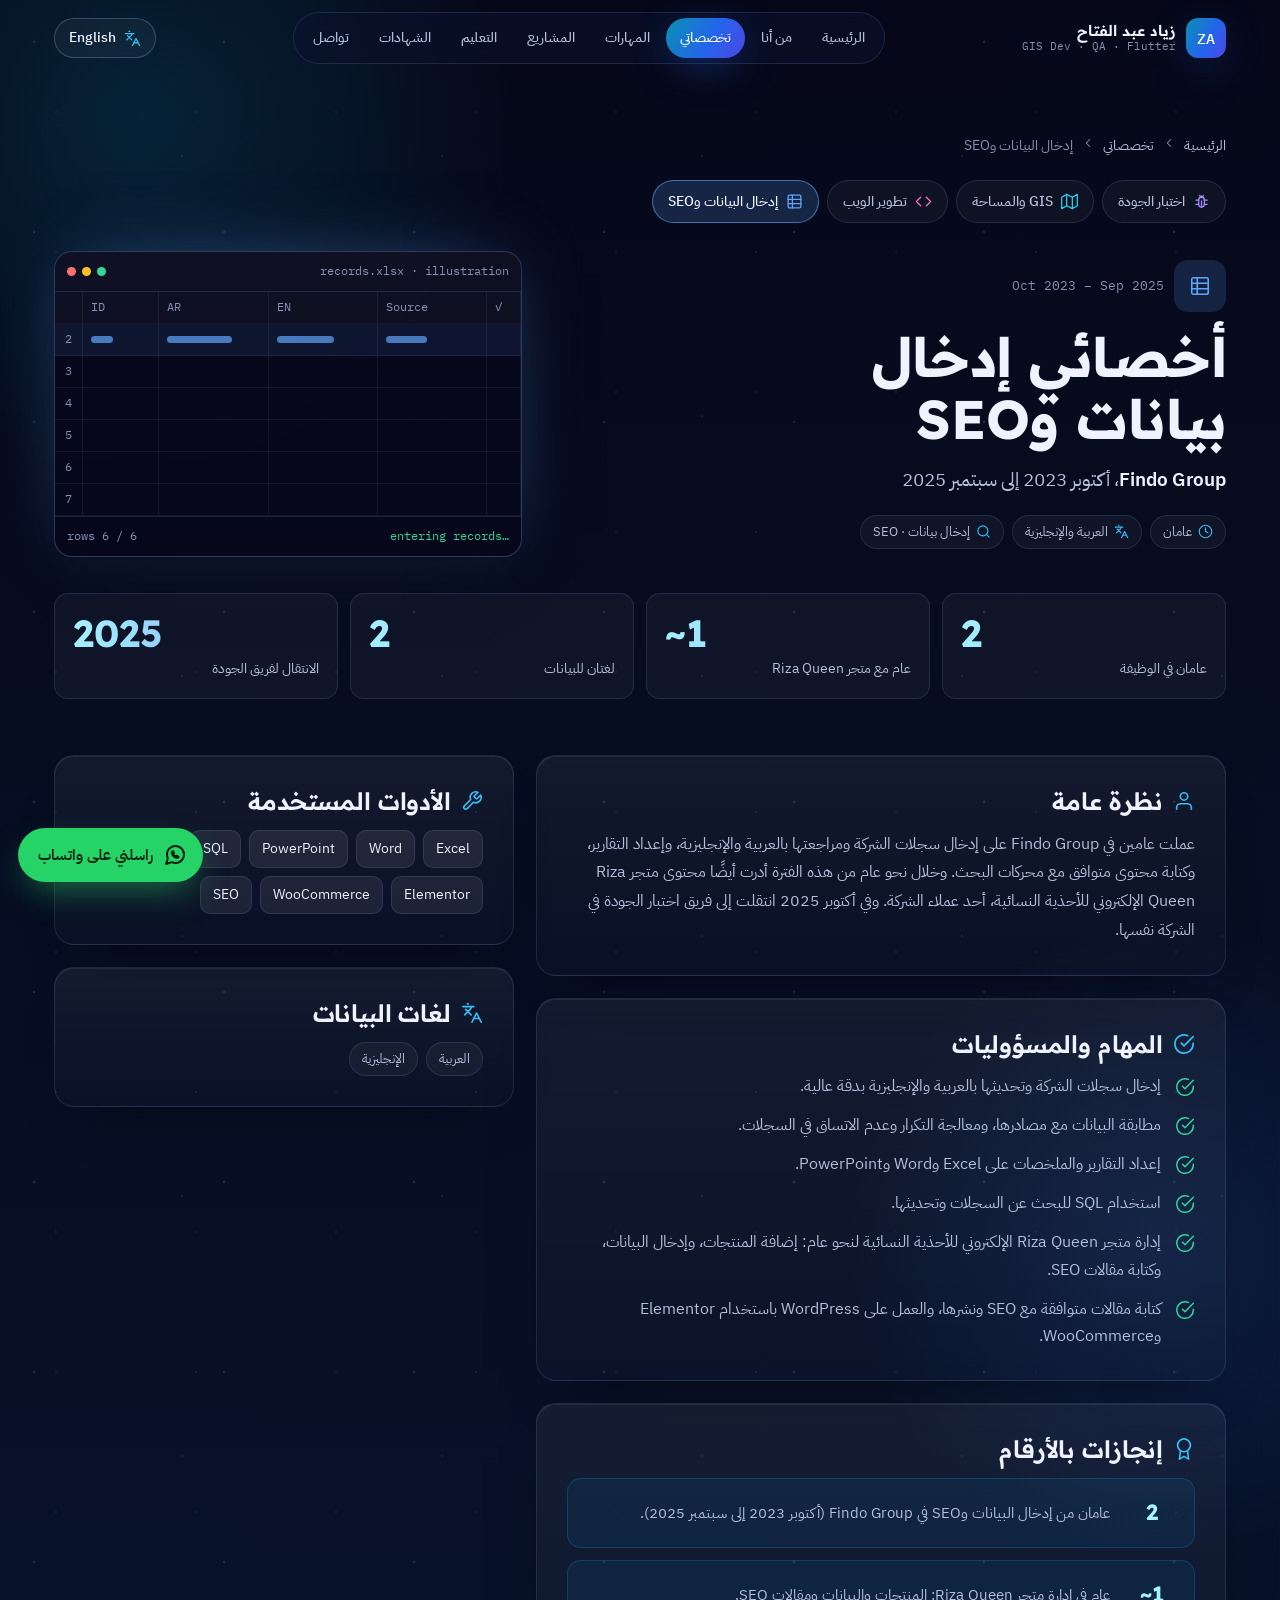
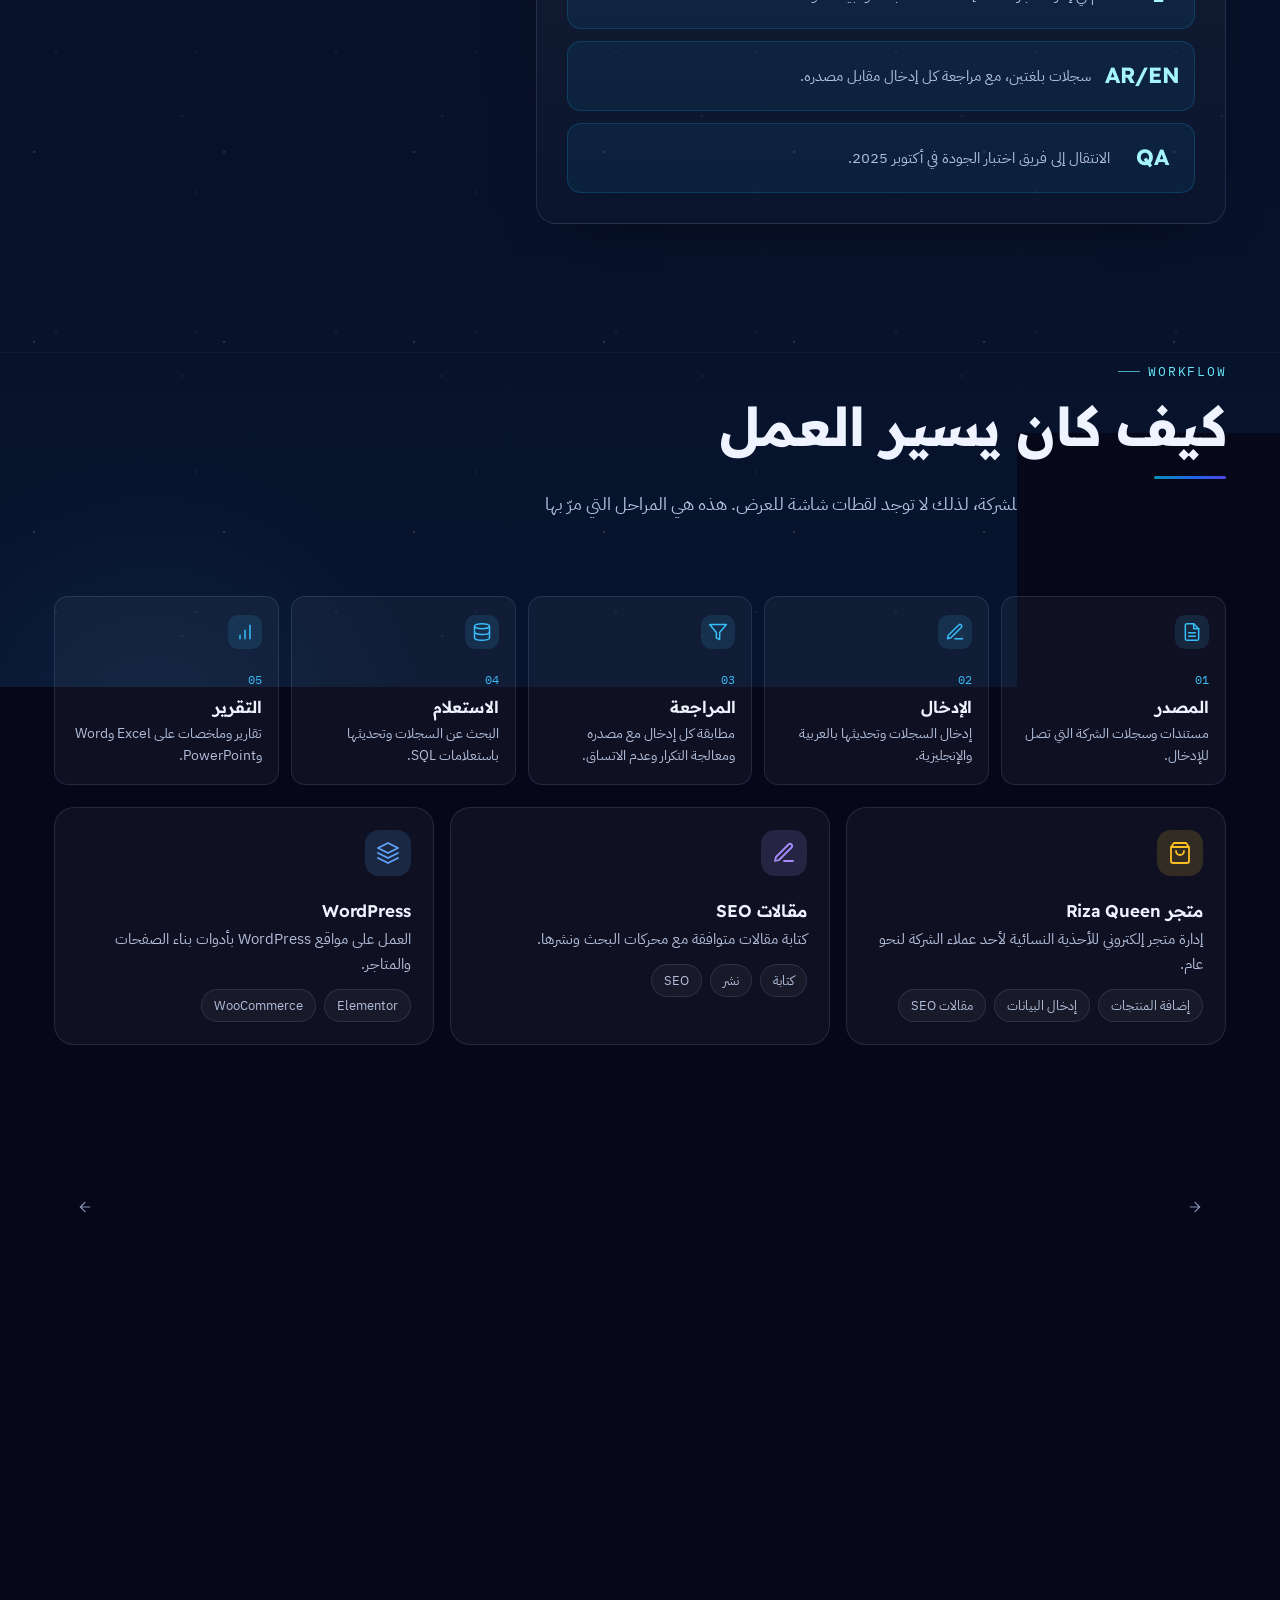
==== commit 89ba1983: "Images on every project card; all QA reports and client sites on track pages - GeoPilot, QA Pro and " ====
--- a/tracks/data-entry-seo.html
+++ b/tracks/data-entry-seo.html
@@ -99,7 +99,7 @@
   <div class="wrap topbar-in">
     <a class="brand" href="../index.html" aria-label="Zyad Mohamed Abdelfattah" data-en-aria-label="Zyad Mohamed Abdelfattah">
       <span class="brand-mark" aria-hidden="true">ZA</span>
-      <span class="brand-txt"><b data-en="Zyad Abdelfattah">زياد عبد الفتاح</b><small>QA · GIS · Data</small></span>
+      <span class="brand-txt"><b data-en="Zyad Abdelfattah">زياد عبد الفتاح</b><small>GIS Dev · QA · Flutter</small></span>
     </a>
     <nav class="nav" id="site-nav" aria-label="الأقسام" data-en-aria-label="Sections">
       <ul class="nav-pill">
--- a/css/site.css
+++ b/css/site.css
@@ -4,11 +4,11 @@
 :root{
   color-scheme: dark;
   --bg:#060819;
-  --bg-2:#0c0a2b;
-  --bg-3:#160c3d;
-  --ink:#eeedff;
-  --ink-2:#b9bade;
-  --ink-3:#8e90b8;
+  --bg-2:#071027;
+  --bg-3:#0b1a3a;
+  --ink:#eef3ff;
+  --ink-2:#b3bfdb;
+  --ink-3:#8491b2;
   --violet:#8b5cf6;
   --indigo:#6366f1;
   --blue:#3b82f6;
@@ -18,12 +18,12 @@
   --wa-ink:#04210f;
   --glass:rgba(255,255,255,.04);
   --glass-2:rgba(255,255,255,.075);
-  --panel:rgba(14,13,44,.72);
-  --line:rgba(170,160,255,.14);
-  --line-2:rgba(170,160,255,.28);
-  --grad:linear-gradient(120deg,#8b5cf6 0%,#6366f1 48%,#3b82f6 100%);
-  --grad-text:linear-gradient(100deg,#c4b5fd 0%,#a5b4fc 45%,#7dd3fc 100%);
-  --glow:0 10px 40px -10px rgba(124,92,255,.65);
+  --panel:rgba(9,16,40,.78);
+  --line:rgba(150,182,255,.14);
+  --line-2:rgba(150,182,255,.28);
+  --grad:linear-gradient(120deg,#0891b2 0%,#2563eb 58%,#4f46e5 100%);
+  --grad-text:linear-gradient(100deg,#a5f3fc 0%,#93c5fd 50%,#c7d2fe 100%);
+  --glow:0 10px 40px -10px rgba(37,99,235,.65);
   --sev-crit:#f87171;--sev-high:#fb923c;--sev-med:#facc15;--sev-low:#4ade80;--sev-nr:#94a3b8;
   --k-qa:#a78bfa;--k-gis:#22d3ee;--k-data:#60a5fa;--k-ai:#fbbf24;--k-web:#f472b6;
   --f-display:"Readex Pro","IBM Plex Sans Arabic",system-ui,-apple-system,"Segoe UI",Tahoma,sans-serif;
@@ -41,7 +41,7 @@
   font-family:var(--f-body);font-size:16px;line-height:1.8;
   color:var(--ink);
   position:relative;isolation:isolate;
-  background:linear-gradient(180deg,var(--bg) 0%,var(--bg-2) 40%,#0f0b34 75%,var(--bg) 100%);
+  background:linear-gradient(180deg,var(--bg) 0%,var(--bg-2) 40%,#08142f 75%,var(--bg) 100%);
   overflow-x:hidden;
   text-rendering:optimizeLegibility;-webkit-font-smoothing:antialiased;
 }
@@ -73,10 +73,10 @@
     radial-gradient(circle at 40% 80%,rgba(160,220,255,.35) 0 .8px,transparent 1.3px) 0 0/140px 140px;
   opacity:.35}
 .blob{position:absolute;border-radius:50%;opacity:.55}
-.blob.b1{width:58vmax;height:58vmax;top:-20vmax;inset-inline-end:-18vmax;background:radial-gradient(closest-side,rgba(124,58,237,.45),rgba(124,58,237,0))}
+.blob.b1{width:58vmax;height:58vmax;top:-20vmax;inset-inline-end:-18vmax;background:radial-gradient(closest-side,rgba(8,145,178,.45),rgba(8,145,178,0))}
 .blob.b2{width:50vmax;height:50vmax;top:28%;inset-inline-start:-16vmax;background:radial-gradient(closest-side,rgba(59,130,246,.32),rgba(59,130,246,0))}
-.blob.b4{width:40vmax;height:40vmax;bottom:-8vmax;inset-inline-start:-12vmax;background:radial-gradient(closest-side,rgba(124,58,237,.3),rgba(124,58,237,0))}
-.blob.b3{width:44vmax;height:44vmax;top:62%;inset-inline-end:-10vmax;background:radial-gradient(closest-side,rgba(168,85,247,.18),rgba(168,85,247,0))}
+.blob.b4{width:40vmax;height:40vmax;bottom:-8vmax;inset-inline-start:-12vmax;background:radial-gradient(closest-side,rgba(8,145,178,.3),rgba(8,145,178,0))}
+.blob.b3{width:44vmax;height:44vmax;top:62%;inset-inline-end:-10vmax;background:radial-gradient(closest-side,rgba(56,189,248,.18),rgba(56,189,248,0))}
 .glyph{position:absolute;font-family:var(--f-mono);font-size:clamp(14px,1.6vw,22px);color:#a5a8ff;opacity:.08;white-space:nowrap;direction:ltr}
 
 /* ---------- layout ---------- */
@@ -102,7 +102,7 @@
 .brand-txt{display:flex;flex-direction:column;line-height:1.2;min-width:0}
 .brand-txt b{font-family:var(--f-display);font-weight:600;font-size:15px;white-space:nowrap}
 .brand-txt small{font-family:var(--f-mono);font-size:11px;color:var(--ink-3);direction:ltr;text-align:start}
-.nav-pill{list-style:none;display:flex;gap:2px;padding:5px;border-radius:999px;background:rgba(16,14,48,.6);border:1px solid var(--line);-webkit-backdrop-filter:blur(14px);backdrop-filter:blur(14px)}
+.nav-pill{list-style:none;display:flex;gap:2px;padding:5px;border-radius:999px;background:rgba(10,18,44,.6);border:1px solid var(--line);-webkit-backdrop-filter:blur(14px);backdrop-filter:blur(14px)}
 .nav-pill a{display:block;padding:7px 14px;border-radius:999px;font-size:14px;font-weight:500;color:var(--ink-2);text-decoration:none;white-space:nowrap;transition:color .2s,background-color .2s}
 .nav-pill a:hover{color:var(--ink);background:var(--glass-2)}
 .nav-pill a.is-active{color:#fff;background:var(--grad);box-shadow:var(--glow)}
@@ -119,7 +119,7 @@
   .menu-btn{display:grid}
   .nav{position:absolute;top:calc(100% + 10px);inset-inline:0;display:none}
   .nav.open{display:block}
-  .nav-pill{flex-direction:column;border-radius:var(--r-lg);padding:8px;background:rgba(12,11,38,.96)}
+  .nav-pill{flex-direction:column;border-radius:var(--r-lg);padding:8px;background:rgba(8,14,36,.96)}
   .nav-pill a{padding:11px 16px;border-radius:12px;font-size:15px}
 }
 @media (max-width:420px){
@@ -131,9 +131,9 @@
 .btn{display:inline-flex;align-items:center;justify-content:center;gap:10px;min-height:48px;padding:0 22px;border-radius:999px;font-weight:600;font-size:15px;text-decoration:none;cursor:pointer;border:1px solid transparent;transition:transform .2s,box-shadow .2s,background-color .2s,border-color .2s;white-space:nowrap}
 .btn .ic{width:18px;height:18px}
 .btn-primary{background:var(--grad);color:#fff;box-shadow:var(--glow)}
-.btn-primary:hover{transform:translateY(-2px);box-shadow:0 14px 44px -10px rgba(124,92,255,.85)}
+.btn-primary:hover{transform:translateY(-2px);box-shadow:0 14px 44px -10px rgba(37,99,235,.85)}
 .btn-ghost{border-color:var(--line-2);background:var(--glass);color:var(--ink)}
-.btn-ghost:hover{background:var(--glass-2);border-color:rgba(170,160,255,.45)}
+.btn-ghost:hover{background:var(--glass-2);border-color:rgba(150,182,255,.45)}
 .icon-btn{width:44px;height:44px;border-radius:12px;display:grid;place-items:center;border:1px solid var(--line);background:var(--glass);color:var(--ink-2);text-decoration:none;transition:color .2s,background-color .2s,border-color .2s}
 .icon-btn:hover{color:var(--ink);background:var(--glass-2);border-color:var(--line-2)}
 .chip{display:inline-flex;align-items:center;gap:6px;padding:4px 12px;border-radius:999px;border:1px solid var(--line);background:var(--glass);font-size:13px;color:var(--ink-2);white-space:nowrap}
@@ -159,11 +159,11 @@
 
 .portrait-col{position:relative;display:flex;justify-content:center;min-width:0;padding-bottom:40px}
 .portrait{position:relative;width:min(400px,100%);aspect-ratio:1;max-width:100%}
-.portrait::before{content:"";position:absolute;inset:-14px;border-radius:50%;background:conic-gradient(from 210deg,#8b5cf6,#3b82f6,#38bdf8,#a855f7,#8b5cf6);filter:blur(26px);opacity:.55}
-.portrait .ring{position:absolute;inset:-6px;border-radius:50%;background:conic-gradient(from 210deg,#8b5cf6,#3b82f6,#38bdf8,#a855f7,#8b5cf6);padding:4px}
+.portrait::before{content:"";position:absolute;inset:-14px;border-radius:50%;background:conic-gradient(from 210deg,#06b6d4,#2563eb,#38bdf8,#4f46e5,#06b6d4);filter:blur(26px);opacity:.55}
+.portrait .ring{position:absolute;inset:-6px;border-radius:50%;background:conic-gradient(from 210deg,#06b6d4,#2563eb,#38bdf8,#4f46e5,#06b6d4);padding:4px}
 .portrait .ring::after{content:"";position:absolute;inset:4px;border-radius:50%;background:var(--bg-2)}
 .portrait img{position:relative;z-index:1;width:100%;height:100%;object-fit:cover;object-position:50% 30%;border-radius:50%;border:6px solid var(--bg-2)}
-.orbit{position:absolute;inset:-34px;border-radius:50%;border:1px dashed rgba(170,160,255,.22);z-index:0}
+.orbit{position:absolute;inset:-34px;border-radius:50%;border:1px dashed rgba(150,182,255,.22);z-index:0}
 .float-badge{position:absolute;z-index:3;top:8%;inset-inline-end:-6%;display:flex;align-items:center;gap:10px;padding:10px 14px;border-radius:16px;background:var(--panel);border:1px solid var(--line-2);-webkit-backdrop-filter:blur(12px);backdrop-filter:blur(12px);box-shadow:0 20px 40px -20px rgba(0,0,0,.6)}
 .float-badge > div{display:flex;flex-direction:column;gap:3px}
 .float-badge b{font-family:var(--f-display);font-size:22px;line-height:1;text-align:start}
@@ -211,7 +211,7 @@
 .fact small{display:block;color:var(--ink-3);font-size:13px;line-height:1.4}
 .fact span{display:block;font-weight:500;line-height:1.5}
 .strengths{display:grid;grid-template-columns:repeat(3,minmax(0,1fr));gap:16px;margin-top:24px}
-.strength .ic{width:44px;height:44px;padding:11px;border-radius:14px;background:rgba(139,92,246,.16);color:#c4b5fd;margin-bottom:14px}
+.strength .ic{width:44px;height:44px;padding:11px;border-radius:14px;background:rgba(14,165,233,.16);color:#a5f3fc;margin-bottom:14px}
 .strength h3{font-size:18px;font-weight:600;margin-bottom:6px}
 .strength p{color:var(--ink-2);font-size:15px;line-height:1.7}
 
@@ -243,8 +243,8 @@
 .car-progress{flex:1;height:3px;border-radius:3px;background:var(--line);overflow:hidden}
 .car-progress i{display:block;height:100%;width:0;background:var(--grad);border-radius:3px;transition:width .3s}
 
-.pcard{display:flex;flex-direction:column;width:100%;text-align:start;border-radius:var(--r-lg);border:1px solid var(--line);background:rgba(14,13,44,.6);overflow:hidden;padding:0;cursor:pointer;transition:border-color .25s,transform .25s,box-shadow .25s;text-decoration:none}
-.pcard:hover{border-color:var(--line-2);transform:translateY(-3px);box-shadow:0 24px 50px -28px rgba(124,92,255,.7)}
+.pcard{display:flex;flex-direction:column;width:100%;text-align:start;border-radius:var(--r-lg);border:1px solid var(--line);background:rgba(9,16,40,.6);overflow:hidden;padding:0;cursor:pointer;transition:border-color .25s,transform .25s,box-shadow .25s;text-decoration:none}
+.pcard:hover{border-color:var(--line-2);transform:translateY(-3px);box-shadow:0 24px 50px -28px rgba(37,99,235,.7)}
 .pcard .media{position:relative;aspect-ratio:16/10;background:#0b0b26;overflow:hidden;border-bottom:1px solid var(--line)}
 .pcard .media img{width:100%;height:100%;object-fit:cover;transition:transform .5s}
 .pcard:hover .media img{transform:scale(1.04)}
@@ -256,7 +256,7 @@
 .pcard .tools{margin-top:auto;padding-top:8px;font-family:var(--f-mono);font-size:12px;color:var(--ink-3);direction:ltr;text-align:start}
 [dir="rtl"] .pcard .tools{text-align:right}
 .qapro-art{position:absolute;inset:0;display:grid;place-items:center;background:
-  radial-gradient(circle at 30% 20%,rgba(139,92,246,.45),transparent 55%),
+  radial-gradient(circle at 30% 20%,rgba(14,165,233,.45),transparent 55%),
   radial-gradient(circle at 80% 90%,rgba(56,189,248,.35),transparent 55%),#0c0b2c}
 .qapro-art > span:last-child{position:relative;display:block;text-align:center}
 .qapro-art .big{display:block;font-family:var(--f-display);font-weight:700;font-size:64px;line-height:1;background:var(--grad-text);-webkit-background-clip:text;background-clip:text;color:transparent;text-align:center}
@@ -267,7 +267,7 @@
 .exp-grid{display:grid;grid-template-columns:repeat(3,minmax(0,1fr));gap:18px}
 .exp-card{position:relative;display:flex;flex-direction:column;gap:12px;padding:24px;border-radius:var(--r-lg);border:1px solid var(--line);background:var(--glass);transition:border-color .25s,background-color .25s,transform .25s}
 .exp-card:hover{border-color:var(--line-2);background:var(--glass-2);transform:translateY(-3px)}
-.exp-card.current{background:linear-gradient(180deg,rgba(139,92,246,.14),rgba(255,255,255,.03));border-color:rgba(139,92,246,.4)}
+.exp-card.current{background:linear-gradient(180deg,rgba(14,165,233,.14),rgba(255,255,255,.03));border-color:rgba(14,165,233,.4)}
 .exp-top{display:flex;align-items:center;justify-content:space-between;gap:10px}
 .exp-ico{width:46px;height:46px;border-radius:14px;display:grid;place-items:center;background:color-mix(in srgb,var(--k) 16%,transparent);color:var(--k)}
 .exp-ico .ic{width:22px;height:22px}
@@ -277,7 +277,7 @@
 .exp-card ul{list-style:none;display:grid;gap:8px;margin-top:4px}
 .exp-card li{position:relative;padding-inline-start:18px;color:var(--ink-2);font-size:14.5px;line-height:1.65}
 .exp-card li::before{content:"";position:absolute;inset-inline-start:0;top:.7em;width:7px;height:7px;border-radius:2px;background:var(--k);opacity:.8}
-.exp-link{margin-top:auto;padding-top:10px;display:inline-flex;align-items:center;gap:8px;font-weight:600;color:#c4b5fd;text-decoration:none}
+.exp-link{margin-top:auto;padding-top:10px;display:inline-flex;align-items:center;gap:8px;font-weight:600;color:#a5f3fc;text-decoration:none}
 .exp-link::after{content:"";position:absolute;inset:0;border-radius:inherit}
 .exp-link .ic{width:18px;height:18px;transition:transform .2s}
 .exp-card:hover .exp-link .ic{transform:translateX(3px)}
@@ -290,9 +290,9 @@
 .edu-body .org{color:var(--ink-2)}
 .edu-badges{display:flex;flex-wrap:wrap;gap:10px}
 .badge{display:inline-flex;align-items:center;gap:8px;padding:8px 14px;border-radius:12px;background:var(--glass-2);border:1px solid var(--line);font-size:14px}
-.badge b{font-family:var(--f-display);color:#c4b5fd}
-.edu-proj{display:grid;grid-template-columns:44px minmax(0,1fr);gap:14px;padding:16px;border-radius:var(--r-md);background:rgba(139,92,246,.08);border:1px solid rgba(139,92,246,.25)}
-.edu-proj .ic{width:44px;height:44px;padding:11px;border-radius:12px;background:rgba(139,92,246,.18);color:#c4b5fd}
+.badge b{font-family:var(--f-display);color:#a5f3fc}
+.edu-proj{display:grid;grid-template-columns:44px minmax(0,1fr);gap:14px;padding:16px;border-radius:var(--r-md);background:rgba(14,165,233,.08);border:1px solid rgba(14,165,233,.25)}
+.edu-proj .ic{width:44px;height:44px;padding:11px;border-radius:12px;background:rgba(14,165,233,.18);color:#a5f3fc}
 .edu-proj p{color:var(--ink-2);font-size:15px}
 .edu-proj strong{color:var(--ink);display:block;font-weight:600;margin-bottom:2px}
 .edu-media{position:relative;min-height:260px;border-inline-start:1px solid var(--line)}
@@ -306,7 +306,7 @@
 button.cert:hover{border-color:var(--line-2);transform:translateY(-3px)}
 .cert .thumb{position:relative;aspect-ratio:4/3;background:#f5f3ee;overflow:hidden;border-bottom:1px solid var(--line)}
 .cert .thumb img{width:100%;height:100%;object-fit:cover;object-position:50% 20%}
-.cert .thumb.claude{background:radial-gradient(circle at 20% 15%,rgba(139,92,246,.55),transparent 55%),radial-gradient(circle at 85% 90%,rgba(56,189,248,.35),transparent 55%),#100d34;display:flex;flex-direction:column;justify-content:center;align-items:center;gap:6px;direction:ltr}
+.cert .thumb.claude{background:radial-gradient(circle at 20% 15%,rgba(14,165,233,.55),transparent 55%),radial-gradient(circle at 85% 90%,rgba(56,189,248,.35),transparent 55%),#100d34;display:flex;flex-direction:column;justify-content:center;align-items:center;gap:6px;direction:ltr}
 .cert .thumb.claude b{font-family:var(--f-display);font-size:30px;font-weight:700;color:#fff;letter-spacing:-.01em}
 .cert .thumb.claude span{font-family:var(--f-mono);font-size:12px;color:var(--ink-2);letter-spacing:.12em;text-transform:uppercase}
 .cert .thumb.claude::after{content:"";position:absolute;inset:14px;border:1px solid rgba(255,255,255,.14);border-radius:12px}
@@ -314,7 +314,7 @@
 .cert h3{font-size:15.5px;font-weight:600;line-height:1.45}
 .cert .by{font-size:13.5px;color:var(--ink-2)}
 .cert .yr{margin-top:auto;padding-top:6px;display:flex;align-items:center;justify-content:space-between;gap:8px;font-size:12.5px;color:var(--ink-3)}
-.cert .view{color:#c4b5fd;font-weight:600;display:inline-flex;align-items:center;gap:4px}
+.cert .view{color:#a5f3fc;font-weight:600;display:inline-flex;align-items:center;gap:4px}
 
 /* ---------- contact ---------- */
 .contact-grid{display:grid;grid-template-columns:minmax(0,1.15fr) minmax(0,1fr);gap:22px;align-items:start}
@@ -414,8 +414,8 @@
 .ticks li{display:grid;grid-template-columns:24px minmax(0,1fr);gap:10px;color:var(--ink-2);line-height:1.7}
 .ticks li .ic{width:20px;height:20px;margin-top:4px;color:var(--mint)}
 .wins{list-style:none;display:grid;gap:12px}
-.wins li{display:grid;grid-template-columns:auto minmax(0,1fr);gap:14px;align-items:center;padding:14px;border-radius:var(--r-md);background:rgba(139,92,246,.08);border:1px solid rgba(139,92,246,.22)}
-.wins b{font-family:var(--f-display);font-weight:700;font-size:22px;min-width:56px;text-align:center;color:#c4b5fd;direction:ltr}
+.wins li{display:grid;grid-template-columns:auto minmax(0,1fr);gap:14px;align-items:center;padding:14px;border-radius:var(--r-md);background:rgba(14,165,233,.08);border:1px solid rgba(14,165,233,.22)}
+.wins b{font-family:var(--f-display);font-weight:700;font-size:22px;min-width:56px;text-align:center;color:#a5f3fc;direction:ltr}
 .wins span{color:var(--ink-2);font-size:15px;line-height:1.6}
 .toolchips{display:flex;flex-wrap:wrap;gap:8px}
 .toolchips span{padding:6px 12px;border-radius:10px;border:1px solid var(--line);background:var(--glass-2);font-size:13.5px;direction:ltr}
@@ -547,9 +547,9 @@
 
 /* scroll progress + cursor glow */
 .scroll-progress{position:fixed;top:env(safe-area-inset-top,0px);left:0;right:0;height:3px;z-index:80;pointer-events:none}
-.scroll-progress i{display:block;height:100%;background:var(--grad);transform:scaleX(0);transform-origin:0 50%;box-shadow:0 0 12px rgba(139,92,246,.7)}
+.scroll-progress i{display:block;height:100%;background:var(--grad);transform:scaleX(0);transform-origin:0 50%;box-shadow:0 0 12px rgba(14,165,233,.7)}
 [dir="rtl"] .scroll-progress i{transform-origin:100% 50%}
-.cursor-glow{position:fixed;left:0;top:0;width:560px;height:560px;margin:-280px 0 0 -280px;border-radius:50%;pointer-events:none;z-index:1;opacity:0;transition:opacity .5s;background:radial-gradient(closest-side,rgba(139,92,246,.14),rgba(59,130,246,.06) 55%,transparent);will-change:transform}
+.cursor-glow{position:fixed;left:0;top:0;width:560px;height:560px;margin:-280px 0 0 -280px;border-radius:50%;pointer-events:none;z-index:1;opacity:0;transition:opacity .5s;background:radial-gradient(closest-side,rgba(14,165,233,.14),rgba(59,130,246,.06) 55%,transparent);will-change:transform}
 html.has-glow .cursor-glow{opacity:1}
 
 /* page transitions */
@@ -561,8 +561,8 @@
 .hero{position:relative;overflow:hidden}
 .hero-canvas{position:absolute;inset:0;width:100%;height:100%;z-index:0;pointer-events:none;display:block}
 .hero .wrap{position:relative;z-index:1}
-.portrait .ring{background:conic-gradient(from var(--ring-a),#8b5cf6,#3b82f6,#38bdf8,#f472b6,#8b5cf6)}
-.portrait::before{background:conic-gradient(from var(--ring-a),#8b5cf6,#3b82f6,#38bdf8,#f472b6,#8b5cf6)}
+.portrait .ring{background:conic-gradient(from var(--ring-a),#06b6d4,#2563eb,#38bdf8,#fbbf24,#06b6d4)}
+.portrait::before{background:conic-gradient(from var(--ring-a),#06b6d4,#2563eb,#38bdf8,#fbbf24,#06b6d4)}
 html.motion .portrait .ring,html.motion .portrait::before{animation:spin 9s linear infinite}
 .portrait .ring::after{animation:inherit;animation-direction:reverse}
 .orb{position:absolute;transform:translate(-50%,-50%);z-index:2}
@@ -588,14 +588,14 @@
 html.motion [data-reveal="heading"]:not(.in){opacity:1;clip-path:inset(-20% 100% -20% 0)}
 html.motion[dir="rtl"] [data-reveal="heading"]:not(.in){clip-path:inset(-20% 0 -20% 100%)}
 html.motion [data-reveal="heading"].in{clip-path:inset(-20% 0 -20% 0)}
-html.motion .h2.in{background:linear-gradient(100deg,var(--ink) 0 40%,#c4b5fd 47%,#7dd3fc 53%,var(--ink) 60% 100%) 100% 0/260% 100% no-repeat;-webkit-background-clip:text;background-clip:text;color:transparent;animation:sweep 1.8s .35s cubic-bezier(.4,0,.2,1) forwards}
+html.motion .h2.in{background:linear-gradient(100deg,var(--ink) 0 40%,#a5f3fc 47%,#7dd3fc 53%,var(--ink) 60% 100%) 100% 0/260% 100% no-repeat;-webkit-background-clip:text;background-clip:text;color:transparent;animation:sweep 1.8s .35s cubic-bezier(.4,0,.2,1) forwards}
 html.motion[dir="rtl"] .h2.in{background-position:0 0;animation-name:sweep-rtl}
 @keyframes sweep{to{background-position:0 0}}
 @keyframes sweep-rtl{to{background-position:100% 0}}
 
 /* tilt + spotlight */
 .spot{position:relative}
-.spot::before{content:"";position:absolute;inset:0;border-radius:inherit;pointer-events:none;z-index:3;opacity:0;transition:opacity .35s;background:radial-gradient(380px circle at var(--mx,50%) var(--my,50%),rgba(196,181,253,.14),transparent 45%)}
+.spot::before{content:"";position:absolute;inset:0;border-radius:inherit;pointer-events:none;z-index:3;opacity:0;transition:opacity .35s;background:radial-gradient(380px circle at var(--mx,50%) var(--my,50%),rgba(103,232,249,.12),transparent 45%)}
 .spot:hover::before{opacity:1}
 .tilting{transition:transform .12s ease-out!important}
 .magnetic{will-change:transform}
@@ -612,7 +612,7 @@
 
 /* track cards */
 .tracks-grid{display:grid;grid-template-columns:repeat(2,minmax(0,1fr));gap:20px}
-.tcard{display:grid;grid-template-rows:190px auto;border-radius:24px;border:1px solid var(--line);background:rgba(14,13,44,.62);overflow:hidden;text-decoration:none;color:var(--ink);transition:border-color .3s,box-shadow .3s}
+.tcard{display:grid;grid-template-rows:190px auto;border-radius:24px;border:1px solid var(--line);background:rgba(9,16,40,.62);overflow:hidden;text-decoration:none;color:var(--ink);transition:border-color .3s,box-shadow .3s}
 .tcard:hover{border-color:color-mix(in srgb,var(--k) 55%,transparent);box-shadow:0 30px 60px -30px color-mix(in srgb,var(--k) 55%,transparent)}
 .tc-art{position:relative;overflow:hidden;border-bottom:1px solid var(--line);background:radial-gradient(circle at 25% 15%,color-mix(in srgb,var(--k) 32%,transparent),transparent 60%),radial-gradient(circle at 90% 100%,rgba(59,130,246,.18),transparent 55%),#0b0a26}
 .tc-body{display:flex;flex-direction:column;gap:10px;padding:22px 24px 24px}
@@ -659,11 +659,11 @@
 .exp-strip-h{display:flex;flex-direction:column;gap:6px;font-size:20px;font-weight:600;margin-bottom:22px}
 .tl{position:relative;padding-top:30px}
 .tl-rail{position:absolute;top:9px;inset-inline:0;height:2px;border-radius:2px;background:var(--line)}
-.tl-fill{display:block;width:100%;height:100%;background:var(--grad);transform:scaleX(var(--p,1));transform-origin:0 50%;box-shadow:0 0 10px rgba(139,92,246,.6)}
+.tl-fill{display:block;width:100%;height:100%;background:var(--grad);transform:scaleX(var(--p,1));transform-origin:0 50%;box-shadow:0 0 10px rgba(14,165,233,.6)}
 [dir="rtl"] .tl-fill{transform-origin:100% 50%}
 .tl-items{list-style:none;display:grid;grid-template-columns:repeat(2,minmax(0,1fr));gap:20px}
 .tl-item{position:relative;display:flex;flex-direction:column;gap:6px;padding:20px 22px;border-radius:var(--r-lg);border:1px solid var(--line);background:var(--glass)}
-.tl-item.now{background:linear-gradient(180deg,rgba(139,92,246,.14),rgba(255,255,255,.03));border-color:rgba(139,92,246,.4)}
+.tl-item.now{background:linear-gradient(180deg,rgba(14,165,233,.14),rgba(255,255,255,.03));border-color:rgba(14,165,233,.4)}
 .tl-dot{position:absolute;top:-28px;inset-inline-start:22px;width:16px;height:16px;border-radius:50%;background:var(--bg-2);border:2px solid var(--violet)}
 .tl-item.now .tl-dot{background:var(--mint);border-color:var(--mint)}
 html.motion .tl-item.now .tl-dot{animation:pulse 2.2s ease-out infinite}
@@ -671,7 +671,7 @@
 .tl-item h3{font-size:18px;font-weight:600}
 .tl-item .org{color:var(--ink-2);font-size:14.5px}
 .tl-links{display:flex;flex-wrap:wrap;gap:8px 18px}
-.tl-link{display:inline-flex;align-items:center;gap:6px;color:#c4b5fd;font-weight:600;text-decoration:none;font-size:14.5px;margin-top:4px}
+.tl-link{display:inline-flex;align-items:center;gap:6px;color:#a5f3fc;font-weight:600;text-decoration:none;font-size:14.5px;margin-top:4px}
 .tl-link .ic{width:16px;height:16px}
 .tl-link:hover{color:#ddd6fe}
 
@@ -697,7 +697,7 @@
 .qt{white-space:pre;overflow:hidden;text-overflow:ellipsis;min-width:0}
 .ql.cmd .qt{color:var(--cyan)}
 .ql.sum{margin-top:6px}
-.ql.sum .qt{color:#c4b5fd}
+.ql.sum .qt{color:#a5f3fc}
 .ql.typing .qt::after{content:"";display:inline-block;width:7px;height:13px;margin-left:2px;background:var(--cyan);vertical-align:-2px}
 .qs{flex:none;font-size:11px;padding:0 7px;border-radius:5px;line-height:1.7}
 .qs.pass{color:#34d399;background:rgba(52,211,153,.12)}
@@ -724,7 +724,7 @@
 .gis-read b{color:var(--ink);font-weight:500;font-variant-numeric:tabular-nums}
 /* Web build */
 .web-split{display:grid;grid-template-columns:minmax(0,1fr) minmax(0,1fr);min-height:250px}
-.web-code{margin:0;padding:14px;font-size:11.5px;line-height:1.8;color:#c4b5fd;border-right:1px solid var(--line);white-space:pre;overflow:hidden}
+.web-code{margin:0;padding:14px;font-size:11.5px;line-height:1.8;color:#a5f3fc;border-right:1px solid var(--line);white-space:pre;overflow:hidden}
 .wl{display:block;min-height:1.8em;overflow:hidden;text-overflow:ellipsis}
 .wl.typing::after{content:"";display:inline-block;width:6px;height:12px;margin-left:2px;background:var(--k-web);vertical-align:-2px}
 .web-render{padding:12px;display:grid;gap:8px;align-content:start;background:#0f0e2e}
@@ -837,3 +837,225 @@
   .orbit{inset:-24px}
   .float-badge{inset-inline-end:-14%}
 }
+
+/* =====================================================================
+   v2 — GIS Developer edition: full-width layout, topo hero, GeoPilot demo
+   ===================================================================== */
+:root{--wrap:1600px;--pad:clamp(20px,4.2vw,80px)}
+.wrap{padding-left:max(var(--pad),env(safe-area-inset-left,0px));padding-right:max(var(--pad),env(safe-area-inset-right,0px))}
+.sec-head > div{max-width:760px}
+
+/* experience: 3 roles side by side */
+.tl-items{grid-template-columns:repeat(3,minmax(0,1fr))}
+.tl-desc{color:var(--ink-2);font-size:14px;line-height:1.7}
+@media (max-width:1100px){.tl-items{grid-template-columns:minmax(0,1fr)}}
+
+/* ---------- hero ---------- */
+.hero{min-height:calc(100svh - var(--head-h));display:flex;align-items:center;isolation:isolate}
+.hero > .wrap{width:100%}
+.hero-canvas{opacity:.95;mask-image:radial-gradient(120% 90% at 50% 40%,#000 55%,transparent 100%);-webkit-mask-image:radial-gradient(120% 90% at 50% 40%,#000 55%,transparent 100%)}
+.hero-grid-lines{position:absolute;inset:0;z-index:0;pointer-events:none;background:
+  linear-gradient(rgba(165,180,252,.045) 1px,transparent 1px) 0 0/100% 120px,
+  linear-gradient(90deg,rgba(165,180,252,.045) 1px,transparent 1px) 0 0/120px 100%;
+  mask-image:linear-gradient(180deg,#000 30%,transparent);-webkit-mask-image:linear-gradient(180deg,#000 30%,transparent)}
+@media (min-width:901px){.hero-grid{grid-template-columns:minmax(0,1.2fr) minmax(0,.8fr)}.portrait{width:min(440px,100%)}}
+.hero h1{font-size:clamp(2.5rem,1.2rem + 4.6vw,5.4rem);letter-spacing:-.015em}
+.role-tag{display:inline-flex;flex-wrap:wrap;max-width:100%;align-items:center;gap:10px;padding:7px 16px 7px 12px;margin-bottom:18px;border-radius:999px;border:1px solid rgba(34,211,238,.35);background:linear-gradient(90deg,rgba(34,211,238,.12),rgba(14,165,233,.10));font-family:var(--f-mono);font-size:13px;font-weight:500;letter-spacing:.04em;color:#cffafe}
+.role-tag .rt-sep{color:var(--ink-3);opacity:.7}
+.rt-pulse{width:8px;height:8px;border-radius:50%;background:var(--k-gis);box-shadow:0 0 0 0 rgba(34,211,238,.6)}
+html.motion .rt-pulse{animation:pulse-c 2s ease-out infinite}
+@keyframes pulse-c{0%{box-shadow:0 0 0 0 rgba(34,211,238,.6)}100%{box-shadow:0 0 0 12px rgba(34,211,238,0)}}
+
+.hud{position:absolute;z-index:2;top:22px;inset-inline-end:var(--pad);display:flex;flex-direction:column;gap:4px;padding:10px 14px;border-radius:12px;border:1px solid var(--line);background:rgba(7,8,26,.55);-webkit-backdrop-filter:blur(10px);backdrop-filter:blur(10px);font-family:var(--f-mono);font-size:11.5px;color:var(--ink-3);pointer-events:none;letter-spacing:.03em}
+.hud b{color:#a5f3fc;font-weight:500;font-variant-numeric:tabular-nums}
+.hud-row{display:flex;align-items:center;gap:8px;white-space:nowrap}
+.hud-dot{width:6px;height:6px;border-radius:50%;background:var(--mint)}
+html.motion .hud-dot{animation:blink 1.4s steps(1) infinite}
+.hud-b{top:118px;flex-direction:row;align-items:center;gap:14px}
+.scalebar{display:inline-flex;height:6px;border:1px solid var(--ink-3)}
+.scalebar i{width:22px;height:100%}
+.scalebar i:nth-child(odd){background:var(--ink-3)}
+.north{display:inline-flex;flex-direction:column;align-items:center;line-height:1;color:var(--ink-2);font-size:10px}
+.north b{font-size:12px;color:var(--k-gis)}
+.scroll-cue{position:absolute;z-index:2;bottom:26px;left:50%;translate:-50% 0;width:26px;height:42px;border-radius:14px;border:1.5px solid var(--line-2)}
+.scroll-cue span{position:absolute;left:50%;top:8px;width:4px;height:8px;margin-left:-2px;border-radius:2px;background:var(--k-gis)}
+html.motion .scroll-cue span{animation:cue 1.8s cubic-bezier(.6,0,.3,1) infinite}
+@keyframes cue{0%{opacity:0;transform:translateY(0)}30%{opacity:1}100%{opacity:0;transform:translateY(16px)}}
+@media (max-width:900px){.hud{display:none}.scroll-cue{display:none}.hero{min-height:0}}
+
+/* name: word mask reveal */
+.split-name .w{display:inline-block;overflow:hidden;vertical-align:top;padding-bottom:.08em;margin-bottom:-.08em}
+.split-name .w > span{display:inline-block}
+html.motion .split-name .w > span{animation:word-up 1s cubic-bezier(.2,.8,.2,1) both;animation-delay:calc(.25s + var(--wi) * .11s)}
+html.motion.intro-on .split-name .w > span{animation-play-state:paused}
+@keyframes word-up{from{transform:translateY(110%) rotate(4deg);opacity:0}to{transform:none;opacity:1}}
+.split-name .w > span{background:linear-gradient(100deg,#fff 0%,#e9e7ff 45%,#a5f3fc 100%);-webkit-background-clip:text;background-clip:text;color:transparent;padding-inline:.02em}
+
+/* portrait scan line */
+.portrait .scan{position:absolute;inset:0;z-index:2;border-radius:50%;overflow:hidden;pointer-events:none}
+.portrait .scan::after{content:"";position:absolute;left:0;right:0;height:30%;top:-30%;background:linear-gradient(180deg,transparent,rgba(34,211,238,.22),transparent);mix-blend-mode:screen}
+html.motion .portrait .scan::after{animation:scan 4.5s cubic-bezier(.5,0,.5,1) infinite}
+@keyframes scan{0%{top:-30%}60%,100%{top:110%}}
+[data-parallax]{will-change:transform}
+
+/* ---------- intro curtain ---------- */
+.intro{position:fixed;inset:0;z-index:200;display:grid;place-items:center;background:radial-gradient(60% 60% at 50% 45%,#141042,#060819);transition:clip-path .85s cubic-bezier(.77,0,.18,1),opacity .4s .5s}
+.intro.out{clip-path:inset(0 0 100% 0);opacity:0}
+.intro-in{display:flex;flex-direction:column;align-items:center;gap:14px}
+.intro-mark{width:72px;height:72px;border-radius:20px;display:grid;place-items:center;background:var(--grad);font-family:var(--f-mono);font-size:26px;font-weight:500;color:#fff;box-shadow:var(--glow);animation:intro-pop .7s cubic-bezier(.3,1.5,.5,1) both}
+.intro-txt{font-family:var(--f-mono);font-size:12px;letter-spacing:.35em;color:var(--ink-2);animation:rise .6s .15s both}
+.intro-line{width:180px;height:2px;border-radius:2px;background:rgba(255,255,255,.08);overflow:hidden}
+.intro-line i{display:block;height:100%;width:100%;background:linear-gradient(90deg,var(--k-gis),var(--violet));transform-origin:left;animation:intro-load 1.1s cubic-bezier(.6,0,.2,1) both}
+.intro-coord{font-family:var(--f-mono);font-size:11px;color:var(--ink-3);letter-spacing:.12em}
+@keyframes intro-pop{from{transform:scale(.4) rotate(-12deg);opacity:0}to{transform:none;opacity:1}}
+@keyframes intro-load{from{transform:scaleX(0)}to{transform:scaleX(1)}}
+html:not(.motion) .intro{display:none}
+
+/* ---------- GeoPilot section ---------- */
+.status-pill{display:inline-flex;align-items:center;gap:8px;padding:8px 14px;border-radius:999px;border:1px solid rgba(251,191,36,.35);background:rgba(251,191,36,.08);color:#fde68a;font-family:var(--f-mono);font-size:12.5px}
+.status-pill i{width:7px;height:7px;border-radius:50%;background:#fbbf24}
+html.motion .status-pill i{animation:blink 1.2s steps(1) infinite}
+.gp{border-radius:var(--r-xl);border:1px solid var(--line-2);background:rgba(8,9,28,.85);overflow:hidden;box-shadow:0 40px 90px -40px rgba(34,211,238,.25),0 30px 80px -30px rgba(0,0,0,.8);text-align:left}
+.gp-bar{display:flex;align-items:center;gap:16px;padding:10px 16px;border-bottom:1px solid var(--line);background:rgba(255,255,255,.03);font-family:var(--f-mono);font-size:12px;color:var(--ink-3)}
+.gp-dots{display:flex;gap:6px}.gp-dots i{width:10px;height:10px;border-radius:50%;background:#f87171}.gp-dots i:nth-child(2){background:#fbbf24}.gp-dots i:nth-child(3){background:#34d399}
+.gp-tabs{display:flex;gap:4px;margin-left:auto}
+.gp-tabs b{font-weight:500;padding:4px 10px;border-radius:8px}
+.gp-tabs b.on{background:rgba(34,211,238,.14);color:#a5f3fc}
+.gp-body{display:grid;grid-template-columns:230px minmax(0,1fr) 320px;min-height:440px}
+.gp-side{display:flex;flex-direction:column;gap:6px;padding:16px;border-right:1px solid var(--line)}
+.gp-h{display:flex;justify-content:space-between;font-family:var(--f-mono);font-size:10.5px;letter-spacing:.18em;color:var(--ink-3);margin:8px 0 4px}
+.gp-h:first-child{margin-top:0}
+.gp-pk{display:flex;align-items:center;gap:10px;width:100%;padding:9px 10px;border-radius:10px;border:1px solid transparent;background:none;color:var(--ink-2);font:500 13px var(--f-body);text-align:left;cursor:pointer;transition:background-color .2s,border-color .2s,color .2s}
+.gp-pk:hover{background:var(--glass-2);color:var(--ink)}
+.gp-pk.on{background:rgba(34,211,238,.08);border-color:rgba(34,211,238,.35);color:#fff}
+.gp-ic{width:26px;height:26px;flex:none;display:grid;place-items:center;border-radius:8px;background:color-mix(in srgb,var(--k) 18%,transparent);color:var(--k);font-size:14px}
+.gp-mini{font-size:12.5px;color:var(--ink-3);padding:4px 10px;border-left:2px solid var(--line-2)}
+.gp-map{position:relative;overflow:hidden;background:#090a22}
+.gp-map svg{position:absolute;inset:0;width:100%;height:100%}
+.gp-legend{position:absolute;left:14px;bottom:14px;display:flex;flex-direction:column;gap:6px;padding:10px 12px;border-radius:10px;background:rgba(6,8,25,.85);border:1px solid var(--line);font-size:11.5px;color:var(--ink-2)}
+.gp-legend b{font-family:var(--f-mono);font-size:10.5px;letter-spacing:.12em;color:var(--ink-3);text-transform:uppercase;font-weight:500}
+.gp-legend span{display:flex;gap:10px;flex-wrap:wrap}
+.gp-legend span span{display:inline-flex;align-items:center;gap:5px}
+.gp-legend i{width:14px;height:4px;border-radius:2px}
+.gp-coord{position:absolute;right:12px;top:12px;font-family:var(--f-mono);font-size:10.5px;color:var(--ink-3);padding:4px 8px;border-radius:6px;background:rgba(6,8,25,.7)}
+.gp-draw{stroke-dasharray:1;stroke-dashoffset:1;transition:stroke-dashoffset 1.4s cubic-bezier(.6,0,.2,1)}
+.gp-draw.on{stroke-dashoffset:0}
+.gp-grow{opacity:0;transform-box:fill-box;transform-origin:center;transform:scale(.6);transition:opacity .7s ease,transform .9s cubic-bezier(.2,.8,.2,1)}
+.gp-grow.on{opacity:1;transform:none}
+.gp-run{display:flex;flex-direction:column;gap:10px;padding:16px;border-left:1px solid var(--line);min-width:0}
+.gp-h span{color:#a5f3fc;letter-spacing:0}
+.gp-prog{height:4px;border-radius:4px;background:rgba(255,255,255,.07);overflow:hidden}
+.gp-prog i{display:block;height:100%;width:0;background:linear-gradient(90deg,var(--k-gis),var(--violet));transition:width .35s ease}
+.gp-steps{list-style:none;margin:0;padding:0;display:flex;flex-direction:column;gap:4px;font-size:12.5px;color:var(--ink-3);font-family:var(--f-mono)}
+.gp-steps li{display:flex;gap:8px;align-items:center;padding:3px 6px;border-radius:6px;transition:color .2s,background-color .2s}
+.gp-steps li b{width:14px;text-align:center;font-weight:500}
+.gp-steps li.run{color:#fff;background:rgba(34,211,238,.08)}
+.gp-steps li.run b{color:var(--k-gis);display:inline-block;animation:spin 1s linear infinite}
+.gp-steps li.ok{color:var(--ink-2)}
+.gp-steps li.ok b{color:var(--mint)}
+.gp-code{margin:auto 0 0;padding:12px;border-radius:10px;background:rgba(0,0,0,.35);border:1px solid var(--line);font-family:var(--f-mono);font-size:11.5px;line-height:1.65;color:#c7d2fe;white-space:pre;overflow-x:auto;min-height:150px}
+.gp-feats{display:grid;grid-template-columns:repeat(4,minmax(0,1fr));gap:18px;margin-top:22px}
+.gp-feat{padding:22px}
+.gp-feat h3{font-size:17px;font-weight:600;margin:8px 0 6px}
+.gp-feat p{color:var(--ink-2);font-size:14.5px;line-height:1.7}
+.gp-num{font-family:var(--f-mono);font-size:12px;color:var(--k-gis)}
+.gp-art{background:radial-gradient(circle at 30% 20%,rgba(34,211,238,.35),transparent 55%),radial-gradient(circle at 80% 90%,rgba(14,165,233,.35),transparent 55%),#0b0b26}
+.gp-art .big{font-size:52px}
+@media (max-width:1200px){.gp-body{grid-template-columns:200px minmax(0,1fr)}.gp-run{grid-column:1/-1;border-left:0;border-top:1px solid var(--line);display:grid;grid-template-columns:minmax(0,1fr) minmax(0,1.2fr);align-items:start}.gp-run .gp-h,.gp-run .gp-prog{grid-column:1}.gp-code{grid-column:2;grid-row:1/span 3;margin:0}.gp-feats{grid-template-columns:repeat(2,minmax(0,1fr))}}
+@media (max-width:720px){.gp-body{grid-template-columns:minmax(0,1fr)}.gp-side{flex-direction:row;flex-wrap:wrap;border-right:0;border-bottom:1px solid var(--line)}.gp-side .gp-h,.gp-mini{display:none}.gp-pk{width:auto;flex:1 1 45%;font-size:12px}.gp-map{min-height:280px}.gp-run{display:flex}.gp-tabs{display:none}.gp-feats{grid-template-columns:minmax(0,1fr)}}
+
+/* ---------- projects: wider carousel + filters ---------- */
+.car-side{display:flex;align-items:center;gap:14px;flex-wrap:wrap}
+.pfilter{display:flex;gap:4px;padding:4px;border-radius:999px;border:1px solid var(--line);background:rgba(10,18,44,.6)}
+.pfilter button{border:0;background:none;color:var(--ink-2);font:500 13.5px var(--f-body);padding:7px 14px;border-radius:999px;cursor:pointer;transition:background-color .2s,color .2s}
+.pfilter button:hover{color:var(--ink);background:var(--glass-2)}
+.pfilter button.on{background:var(--grad);color:#fff;box-shadow:var(--glow)}
+.car-track > li[hidden]{display:none}
+html.motion .car-track > li.pop{animation:pop-in .6s cubic-bezier(.2,.8,.2,1) both;animation-delay:var(--d,0ms)}
+@keyframes pop-in{from{opacity:0;transform:translateY(24px) scale(.96)}to{opacity:1;transform:none}}
+@media (min-width:1400px){.car-track{grid-auto-columns:calc((100% - 60px) / 4)}}
+.pcard .media img{transition:transform .8s cubic-bezier(.2,.8,.2,1)}
+.pcard:hover .media img{transform:scale(1.07)}
+
+/* ---------- certificates: originals, portrait-friendly ---------- */
+.cert-grid{grid-template-columns:repeat(5,minmax(0,1fr))}
+.cert .thumb{aspect-ratio:3/4;background:#f4f2ec}
+.cert .thumb img{object-fit:cover;object-position:50% 0;transition:transform .8s cubic-bezier(.2,.8,.2,1)}
+.cert.land .thumb img{object-fit:contain;object-position:50% 50%;padding:8px}
+button.cert:hover .thumb img{transform:scale(1.05)}
+.cert .thumb::after{content:"";position:absolute;inset:0;background:linear-gradient(180deg,transparent 65%,rgba(6,8,25,.35));pointer-events:none}
+.cert .thumb.claude::after{background:none}
+.c-badge{position:absolute;z-index:1;top:10px;inset-inline-start:10px;padding:3px 10px;border-radius:999px;background:var(--k-gis);color:#04232a;font-family:var(--f-mono);font-size:11px;font-weight:600;letter-spacing:.08em}
+@media (max-width:1300px){.cert-grid{grid-template-columns:repeat(3,minmax(0,1fr))}}
+@media (max-width:1080px){.cert-grid{grid-template-columns:repeat(2,minmax(0,1fr))}}
+@media (max-width:640px){.cert-grid{grid-template-columns:repeat(2,minmax(0,1fr));gap:12px}.cert .thumb{aspect-ratio:3/4}.cert h3{font-size:13.5px}}
+
+@media (max-width:900px){[data-parallax]{transform:none!important}.hero h1{font-size:clamp(2.3rem,9vw,3.4rem)}}
+
+/* =====================================================================
+   v3 — polish: calmer palette, editorial type, refined surfaces
+   ===================================================================== */
+.glyph{display:none}
+.sky::before{opacity:.22}
+.blob{opacity:.42}
+.h2{font-size:clamp(2rem,1.1rem + 2.8vw,3.4rem);font-weight:700;letter-spacing:-.02em;line-height:1.12}
+html[lang="ar"] .h2{letter-spacing:0;line-height:1.3}
+.section{padding-block:clamp(72px,10vw,140px)}
+.section + .section{border-top:1px solid rgba(150,182,255,.06)}
+.eyebrow{font-size:12.5px;letter-spacing:.14em;text-transform:uppercase;color:#67e8f9}
+
+/* surfaces: glass with a lit top edge */
+.panel,.pcard,.tcard,.cert,.tl-item,.reach-tile,.skill-group,.edu,.gp-feat{
+  background:linear-gradient(180deg,rgba(255,255,255,.055),rgba(255,255,255,.015)) !important;
+  box-shadow:inset 0 1px 0 rgba(255,255,255,.07),0 24px 60px -36px rgba(0,0,0,.7)}
+.pcard,.tcard,.cert,.tl-item,.gp-feat,.strength{position:relative}
+.pcard::after,.tcard::after,.cert::after,.gp-feat::after,.strength::after{content:"";position:absolute;inset:0;border-radius:inherit;padding:1px;pointer-events:none;
+  background:linear-gradient(140deg,rgba(103,232,249,.75),rgba(37,99,235,.2) 40%,transparent 60%,rgba(79,70,229,.55));
+  -webkit-mask:linear-gradient(#000 0 0) content-box,linear-gradient(#000 0 0);-webkit-mask-composite:xor;mask-composite:exclude;opacity:0;transition:opacity .35s}
+.pcard:hover::after,.tcard:hover::after,.cert:hover::after,.gp-feat:hover::after,.strength:hover::after{opacity:1}
+.pcard:hover,.tcard:hover,.cert:hover{box-shadow:inset 0 1px 0 rgba(255,255,255,.08),0 40px 80px -40px rgba(14,165,233,.45)}
+
+/* buttons */
+.btn-primary{background:var(--grad);background-size:160% 100%;background-position:0 0;transition:background-position .5s,transform .2s,box-shadow .2s}
+.btn-primary:hover{background-position:100% 0;box-shadow:0 16px 44px -12px rgba(14,165,233,.7)}
+.btn-sm{min-height:40px;padding:0 16px;font-size:14px}
+
+/* recruiter snapshot */
+.snap{display:grid;grid-template-columns:1.25fr 1fr 1fr auto;gap:0;margin-top:16px;border:1px solid var(--line);border-radius:var(--r-xl);overflow:hidden;background:linear-gradient(90deg,rgba(8,145,178,.12),rgba(37,99,235,.06) 50%,rgba(255,255,255,.02))}
+.snap-cell{padding:18px 22px;min-width:0}
+.snap-cell + .snap-cell{border-inline-start:1px solid var(--line)}
+.snap-cell small{display:block;font-family:var(--f-mono);font-size:11px;letter-spacing:.14em;text-transform:uppercase;color:var(--ink-3);margin-bottom:4px}
+html[lang="ar"] .snap-cell small{font-family:var(--f-body);letter-spacing:0;font-size:12.5px}
+.snap-cell b{font-weight:600;font-size:15px;line-height:1.5}
+.snap-cta{display:flex;align-items:center;gap:8px;padding:14px 18px;border-inline-start:1px solid var(--line);flex-wrap:wrap}
+@media (max-width:1200px){.snap{grid-template-columns:repeat(3,minmax(0,1fr))}.snap-cta{grid-column:1/-1;border-inline-start:0;border-top:1px solid var(--line);justify-content:center}}
+@media (max-width:720px){.snap{grid-template-columns:minmax(0,1fr)}.snap-cell + .snap-cell{border-inline-start:0;border-top:1px solid var(--line)}.snap-cta .btn{flex:1 1 auto}}
+
+/* stats: animated underline */
+.stat::after{content:"";position:absolute;inset-inline-start:22px;bottom:16px;width:28px;height:2px;border-radius:2px;background:var(--grad);transition:width .5s cubic-bezier(.2,.8,.2,1)}
+.stat:hover::after{width:64px}
+
+/* nav */
+.nav-pill a.is-active{background:var(--grad)}
+.topbar.scrolled{background:rgba(5,9,24,.78)}
+
+/* skill tiles hover lift */
+.tile{transition:transform .25s cubic-bezier(.2,.8,.2,1),border-color .25s,background-color .25s}
+.tile:hover{transform:translateY(-3px);border-color:rgba(103,232,249,.4)}
+
+/* section heading underline draws in */
+html.motion .sec-head .h2::after{content:"";display:block;height:3px;width:0;margin-top:14px;border-radius:3px;background:var(--grad);transition:width 1.1s .3s cubic-bezier(.2,.8,.2,1)}
+html.motion .sec-head .h2.in::after{width:72px}
+html:not(.motion) .sec-head .h2::after{content:"";display:block;height:3px;width:72px;margin-top:14px;border-radius:3px;background:var(--grad)}
+
+/* cursor glow in brand cyan */
+.cursor-glow{background:radial-gradient(closest-side,rgba(14,165,233,.13),rgba(37,99,235,.05) 55%,transparent)}
+.tl-item.now{background:linear-gradient(180deg,rgba(14,165,233,.16),rgba(255,255,255,.03)) !important;border-color:rgba(14,165,233,.45)}
+
+/* track covers: real images */
+.tc-photo{aspect-ratio:15/8;height:auto!important;background:#081022}
+.tc-photo img{position:absolute;inset:0;width:100%;height:100%;object-fit:cover;transition:transform 1s cubic-bezier(.2,.8,.2,1),filter .6s}
+.tc-photo::after{content:"";position:absolute;inset:0;background:linear-gradient(180deg,transparent 45%,rgba(6,10,28,.75)),linear-gradient(0deg,color-mix(in srgb,var(--k) 14%,transparent),transparent 40%);pointer-events:none}
+.tcard:hover .tc-photo img{transform:scale(1.06)}
+.k-gis .tc-photo img{object-position:50% 40%}
+.tcard{grid-template-rows:auto auto}
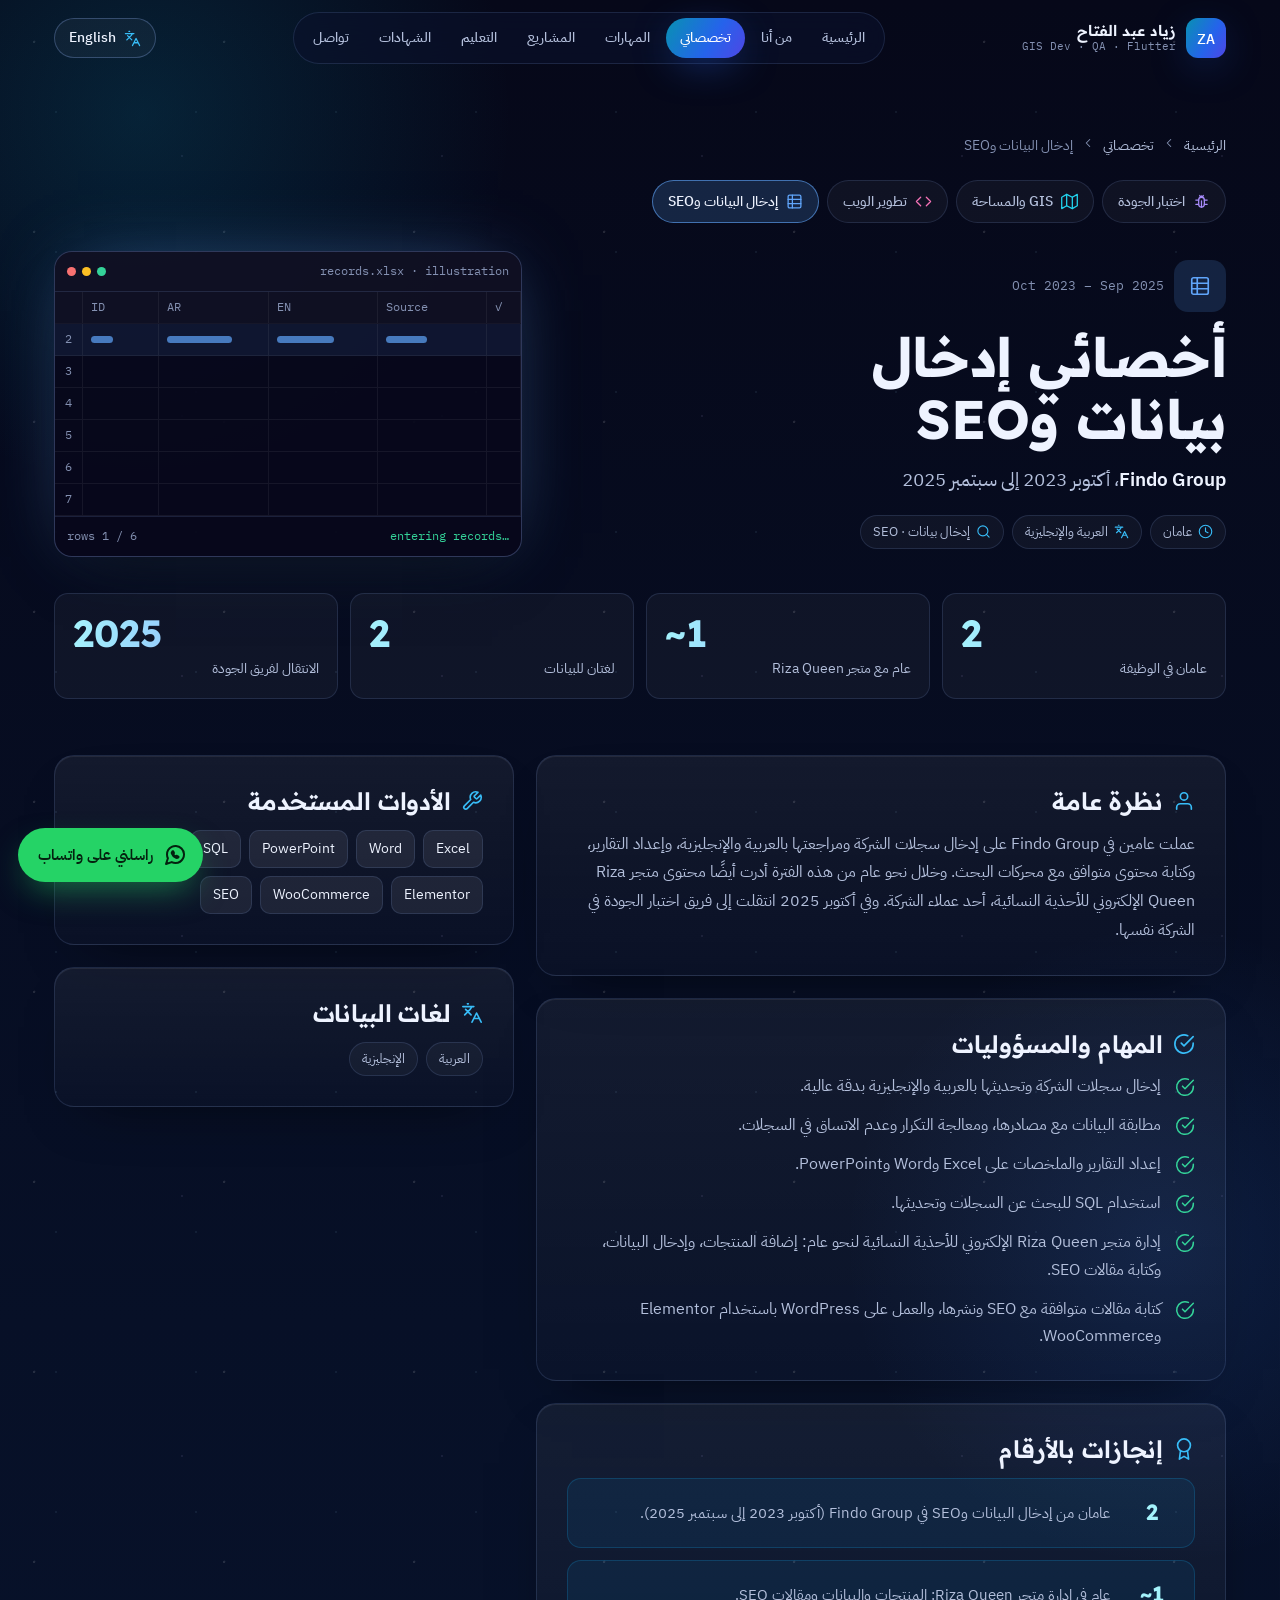
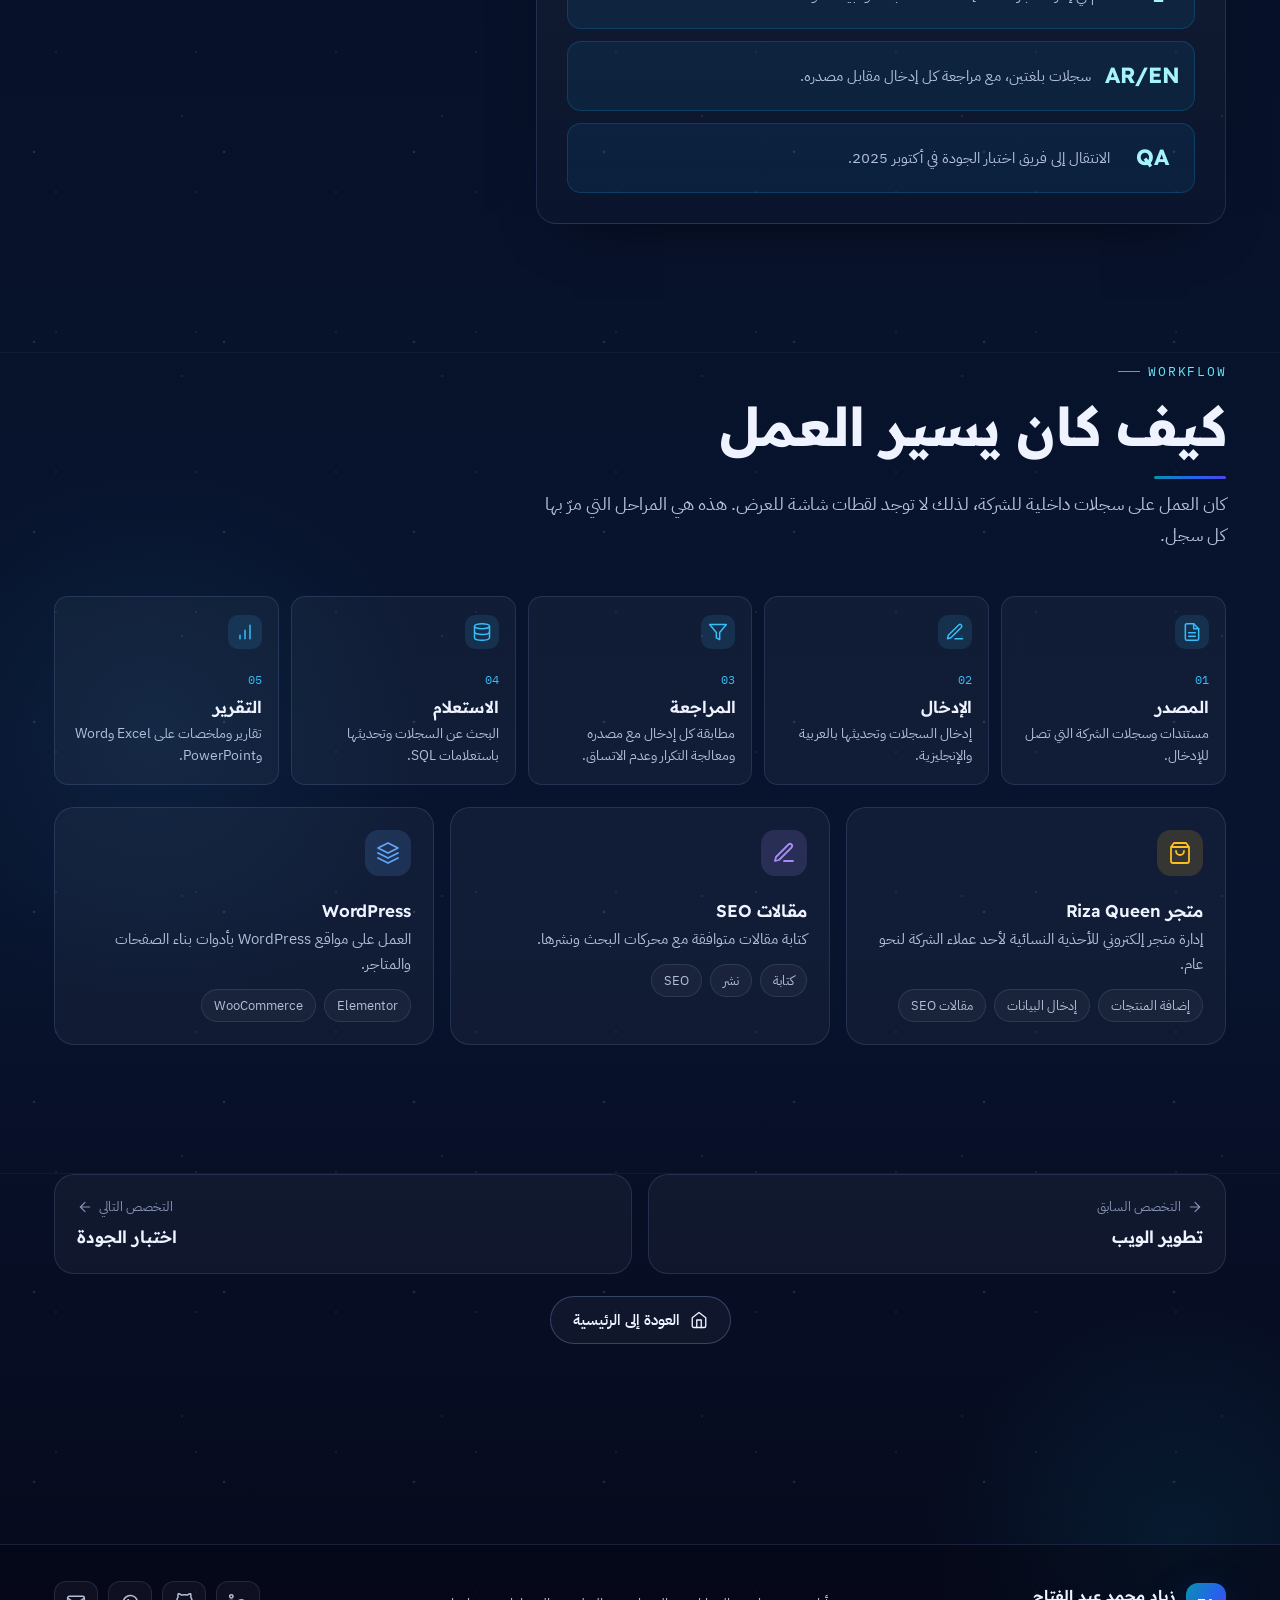
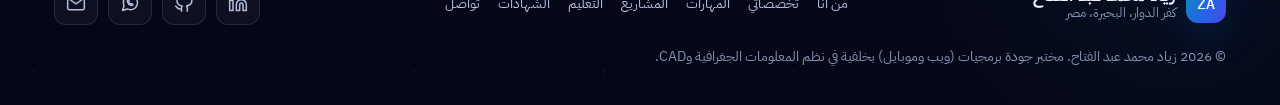
==== commit 3bddb950: "New photo, Esri and Skillshare certificates, GeoPilot screenshots, real repo links - Replace hero po" ====
--- a/tracks/data-entry-seo.html
+++ b/tracks/data-entry-seo.html
@@ -11,7 +11,7 @@
 <meta property="og:type" content="website">
 <meta property="og:title" content="Data Entry &amp; SEO | Zyad Mohamed Abdelfattah">
 <meta property="og:description" content="Zyad Mohamed Abdelfattah, Data Entry &amp; SEO Specialist at Findo Group, October 2023 to September 2025.">
-<meta property="og:image" content="../assets/zyad.jpg">
+<meta property="og:image" content="https://zyad-mohamed-abdelfattah.vercel.app/assets/zyad.jpg">
 <meta property="og:image:width" content="900">
 <meta property="og:image:height" content="900">
 <meta property="og:image:alt" content="Zyad Mohamed Abdelfattah">
@@ -20,7 +20,7 @@
 <meta name="twitter:card" content="summary">
 <meta name="twitter:title" content="Data Entry &amp; SEO | Zyad Mohamed Abdelfattah">
 <meta name="twitter:description" content="Zyad Mohamed Abdelfattah, Data Entry &amp; SEO Specialist at Findo Group, October 2023 to September 2025.">
-<meta name="twitter:image" content="../assets/zyad.jpg">
+<meta name="twitter:image" content="https://zyad-mohamed-abdelfattah.vercel.app/assets/zyad.jpg">
 <link rel="icon" href="data:image/svg+xml,%3Csvg xmlns='http://www.w3.org/2000/svg' viewBox='0 0 64 64'%3E%3Cdefs%3E%3ClinearGradient id='g' x1='0' y1='0' x2='1' y2='1'%3E%3Cstop offset='0' stop-color='%238b5cf6'/%3E%3Cstop offset='1' stop-color='%233b82f6'/%3E%3C/linearGradient%3E%3C/defs%3E%3Crect width='64' height='64' rx='16' fill='url(%23g)'/%3E%3Ctext x='32' y='43' font-family='monospace' font-size='30' font-weight='700' fill='white' text-anchor='middle'%3EZ%3C/text%3E%3C/svg%3E">
 <link rel="preconnect" href="https://fonts.googleapis.com"><link rel="preconnect" href="https://fonts.gstatic.com" crossorigin><link rel="stylesheet" href="https://fonts.googleapis.com/css2?family=IBM+Plex+Mono:wght@400;500&family=IBM+Plex+Sans+Arabic:wght@400;500;600;700&family=Readex+Pro:wght@400;500;600;700&display=swap">
 <link rel="stylesheet" href="../css/site.css">
--- a/css/site.css
+++ b/css/site.css
@@ -1059,3 +1059,34 @@
 .tcard:hover .tc-photo img{transform:scale(1.06)}
 .k-gis .tc-photo img{object-position:50% 40%}
 .tcard{grid-template-rows:auto auto}
+
+/* certificates: summary chips + meta line (added Nov 2026) */
+.cert-stats{display:flex;flex-wrap:wrap;gap:8px;align-self:flex-end}
+.cert-stats span{display:inline-flex;align-items:baseline;gap:6px;padding:6px 12px;border:1px solid var(--line);border-radius:999px;background:var(--glass);font-family:var(--f-mono);font-size:12px;color:var(--ink-2);letter-spacing:.04em}
+.cert-stats b{font-family:var(--f-display);font-size:15px;color:#fff}
+.cert .c-meta{display:block;margin-top:6px;font-size:12px;line-height:1.6;color:var(--ink-2);overflow-wrap:anywhere}
+.cert .c-meta:lang(en),[dir=ltr] .cert .c-meta{font-family:var(--f-mono)}
+.chip[href]{text-decoration:none;color:inherit}
+.chip[href]:hover{border-color:var(--k-gis,#22d3ee)}
+.cert-group{font-family:var(--f-mono);font-size:12px;letter-spacing:.14em;text-transform:uppercase;color:var(--k-gis);margin:0 0 14px}
+.cert-grid+.cert-group{margin-top:34px}
+.cert-grid-land .cert .thumb{aspect-ratio:1.414/1;background:#f4f2ec}
+.cert-grid-land .cert .thumb img{object-fit:contain;object-position:50% 50%;padding:6px}
+.cert-grid-land .cert .thumb::after{background:linear-gradient(180deg,transparent 80%,rgba(6,8,25,.18))}
+.cert .c-meta code{font-family:var(--f-mono);font-size:11px;background:none;padding:0;color:var(--ink-2);word-break:break-all}
+
+/* GeoPilot: facts + real screenshots (added Nov 2026) */
+.gp-facts{display:grid;grid-template-columns:repeat(6,minmax(0,1fr));gap:12px;margin-top:22px}
+.gp-facts span{display:flex;flex-direction:column;gap:4px;padding:14px 16px;border:1px solid var(--line);border-radius:var(--r-md);background:var(--glass);text-align:center}
+.gp-facts b{font-family:var(--f-display);font-size:22px;color:#fff;line-height:1.1}
+.gp-facts i{font-style:normal;font-size:12.5px;color:var(--ink-2)}
+.gp-shots-head{display:flex;flex-wrap:wrap;align-items:baseline;justify-content:space-between;gap:6px 20px;margin:34px 0 14px}
+.gp-shots-head h3{margin:0;font-size:1.15rem}
+.gp-shots-head p{margin:0;color:var(--ink-2);font-size:14px}
+.gp-shots{display:grid;grid-template-columns:repeat(6,minmax(0,1fr));gap:14px}
+.gp-shot{display:flex;flex-direction:column;gap:8px;padding:0;border:1px solid var(--line);border-radius:var(--r-md);background:var(--glass);overflow:hidden;cursor:pointer;color:inherit;font:inherit;text-align:center;transition:border-color .25s,transform .25s}
+.gp-shot:hover,.gp-shot:focus-visible{border-color:var(--k-gis);transform:translateY(-3px)}
+.gp-shot img{width:100%;aspect-ratio:300/420;object-fit:cover;object-position:50% 0;display:block}
+.gp-shot span{padding:0 10px 10px;font-size:13px;color:var(--ink-2)}
+@media (max-width:1100px){.gp-facts{grid-template-columns:repeat(3,minmax(0,1fr))}.gp-shots{grid-template-columns:repeat(3,minmax(0,1fr))}}
+@media (max-width:560px){.gp-facts{grid-template-columns:repeat(2,minmax(0,1fr))}.gp-shots{grid-template-columns:repeat(2,minmax(0,1fr))}}
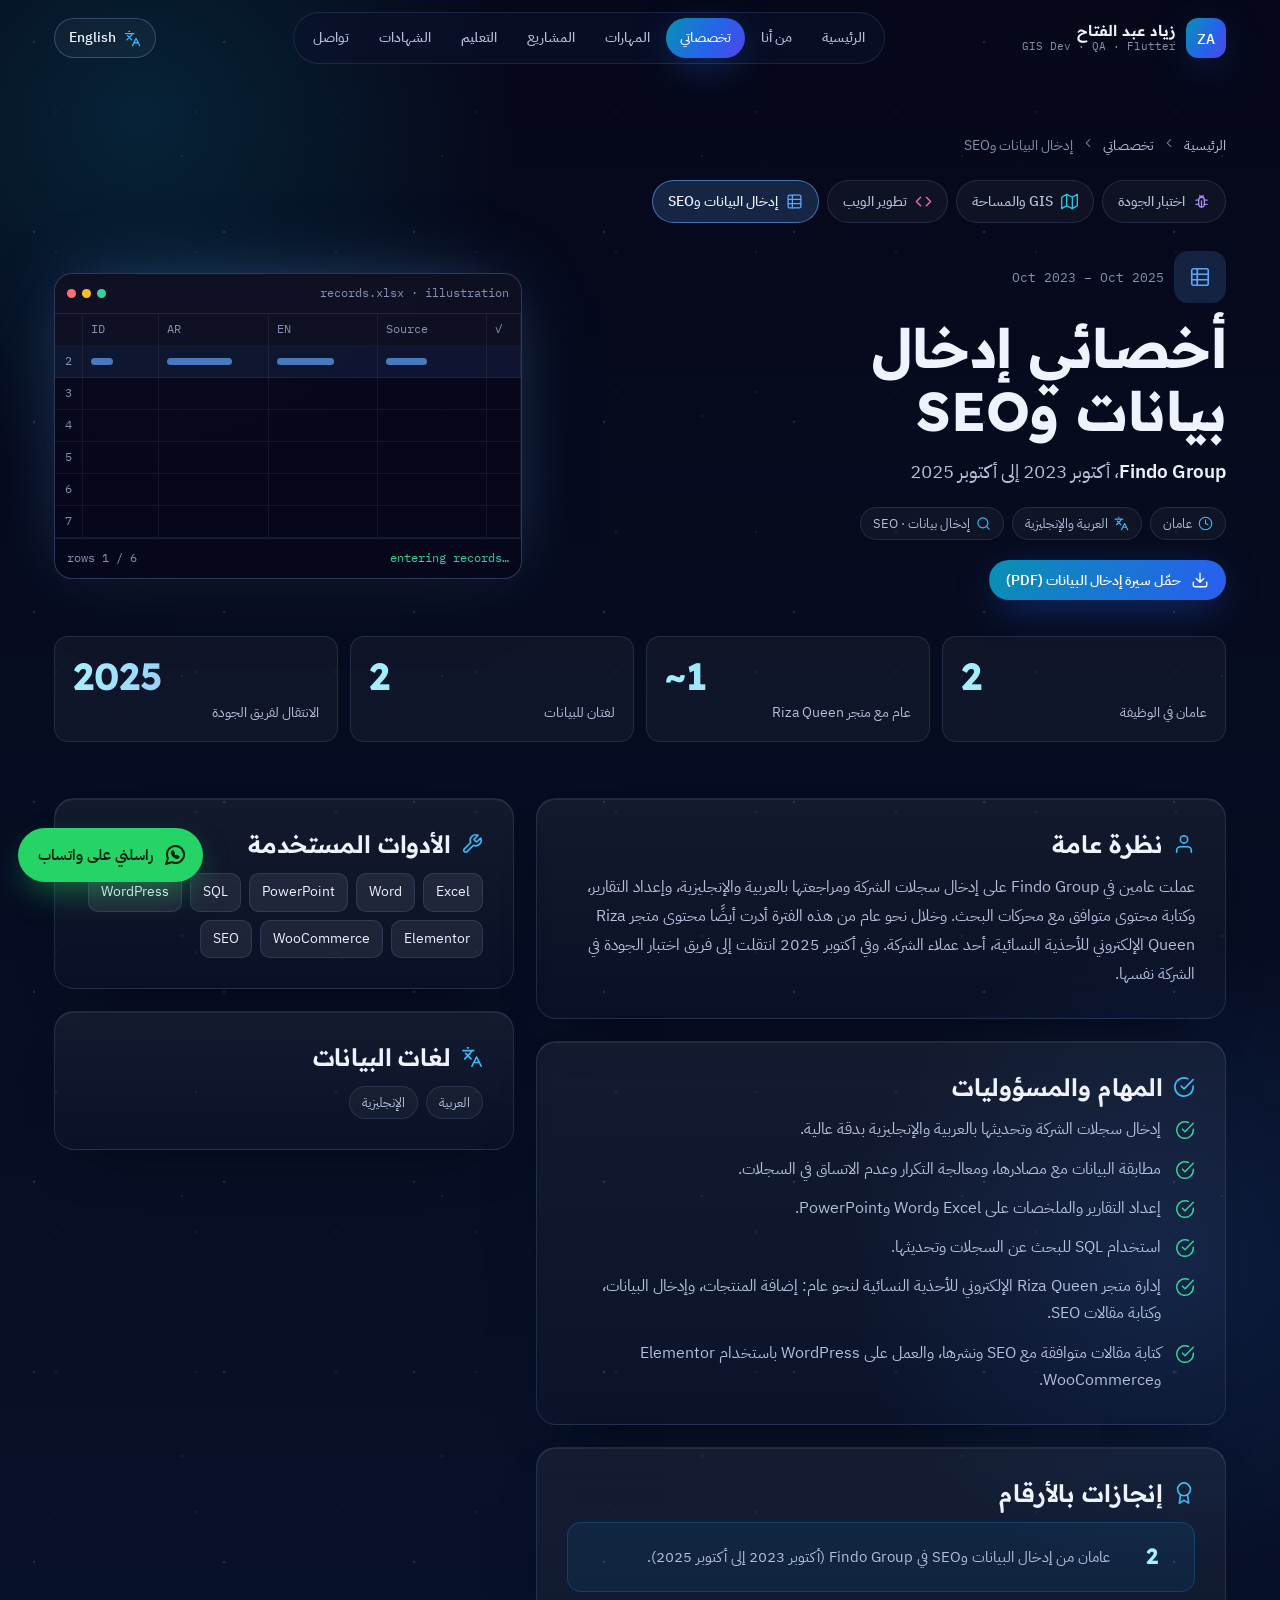
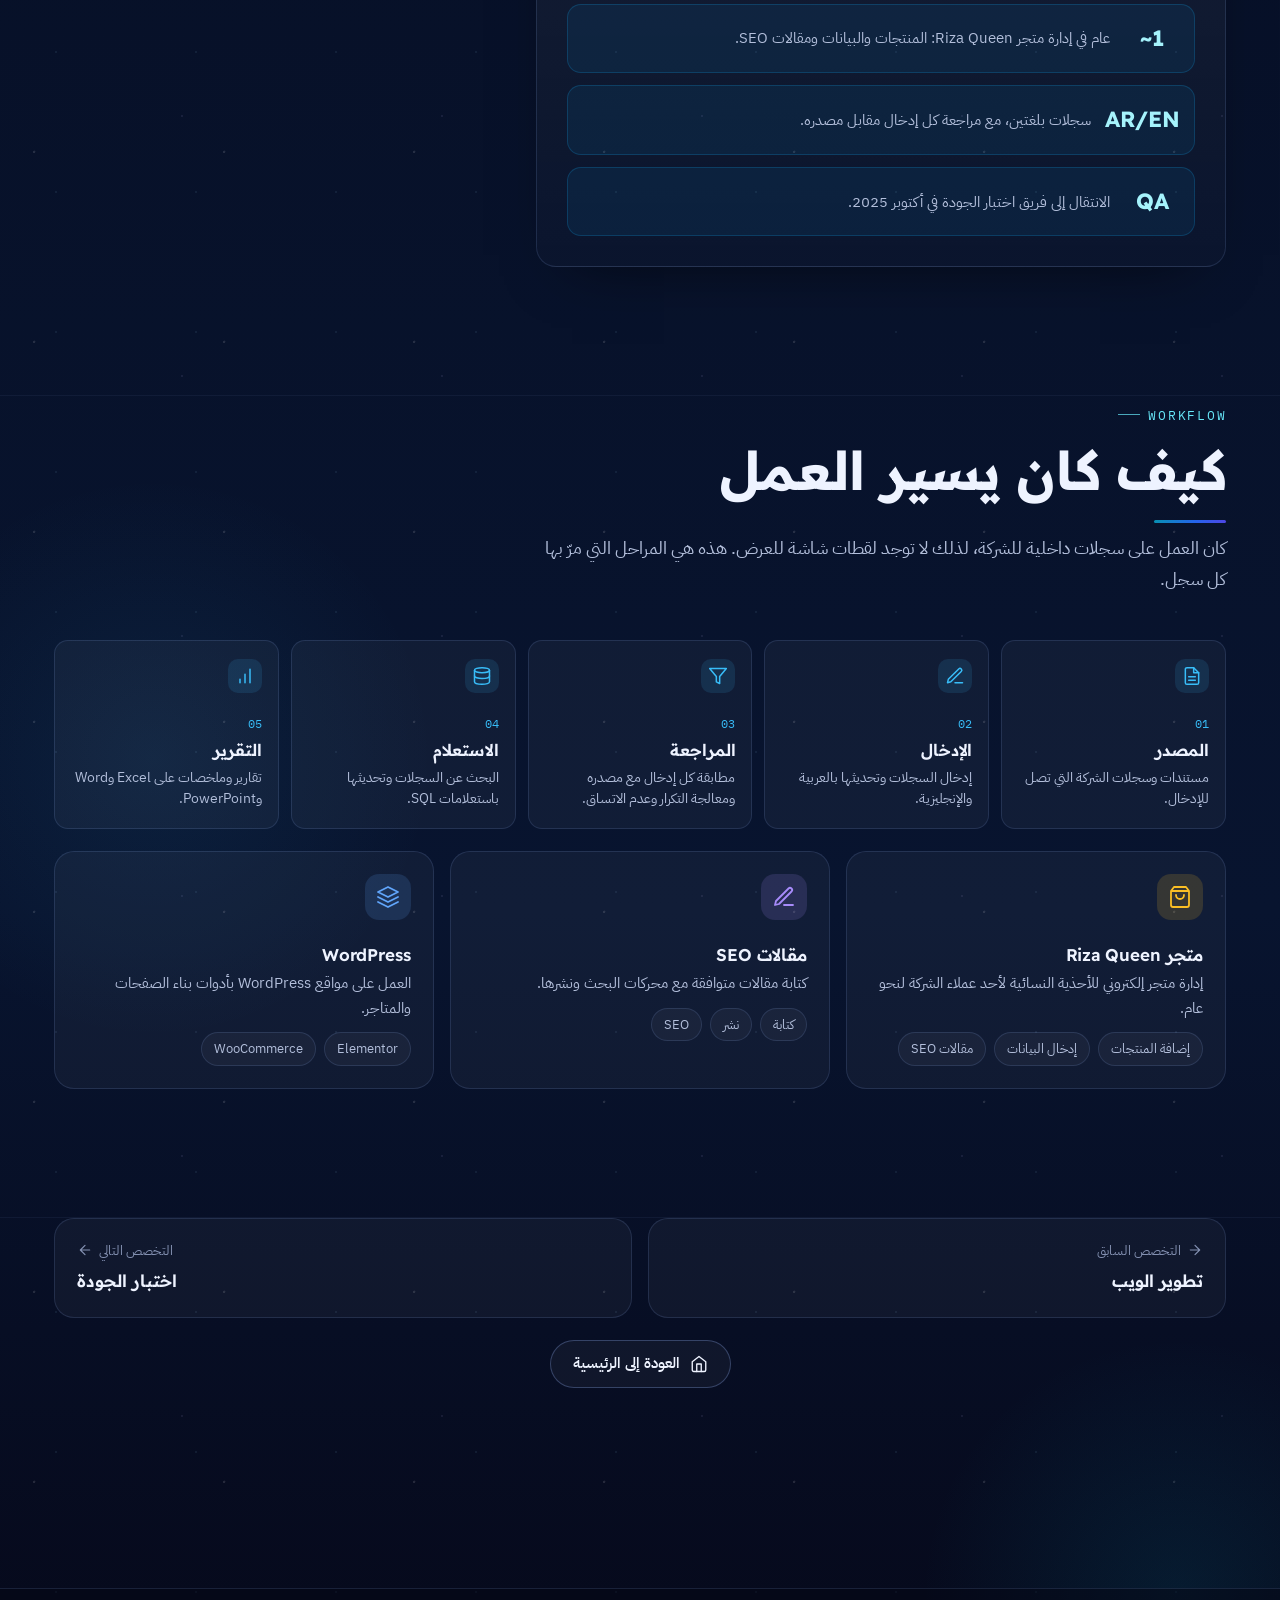
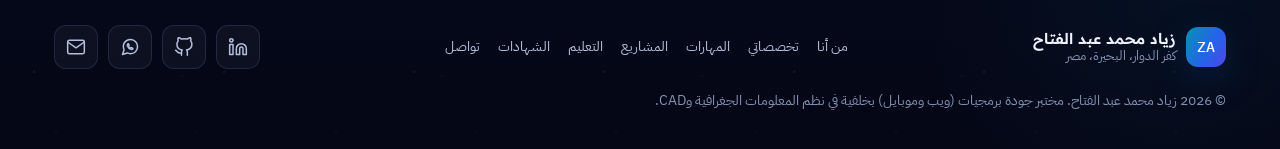
==== commit 1817cf98: "New ATS CVs (GIS, QA, Data Entry) on their track pages; ?lang=en links - Replace the GIS and QA CVs " ====
--- a/tracks/data-entry-seo.html
+++ b/tracks/data-entry-seo.html
@@ -5,7 +5,7 @@
 <meta name="viewport" content="width=device-width, initial-scale=1, viewport-fit=cover">
 <title>Data Entry & SEO | Zyad Mohamed Abdelfattah</title>
 <meta name="claude:viewport-fit-sides" content="cover">
-<meta name="description" content="زياد محمد عبد الفتاح، أخصائي إدخال بيانات وSEO في Findo Group من أكتوبر 2023 إلى سبتمبر 2025." data-en-content="Zyad Mohamed Abdelfattah, Data Entry &amp; SEO Specialist at Findo Group, October 2023 to September 2025.">
+<meta name="description" content="زياد محمد عبد الفتاح، أخصائي إدخال بيانات وSEO في Findo Group من أكتوبر 2023 إلى أكتوبر 2025." data-en-content="Zyad Mohamed Abdelfattah, Data Entry &amp; SEO Specialist at Findo Group, October 2023 to September 2025.">
 <meta name="author" content="Zyad Mohamed Abdelfattah">
 <meta name="theme-color" content="#060819">
 <meta property="og:type" content="website">
@@ -24,7 +24,7 @@
 <link rel="icon" href="data:image/svg+xml,%3Csvg xmlns='http://www.w3.org/2000/svg' viewBox='0 0 64 64'%3E%3Cdefs%3E%3ClinearGradient id='g' x1='0' y1='0' x2='1' y2='1'%3E%3Cstop offset='0' stop-color='%238b5cf6'/%3E%3Cstop offset='1' stop-color='%233b82f6'/%3E%3C/linearGradient%3E%3C/defs%3E%3Crect width='64' height='64' rx='16' fill='url(%23g)'/%3E%3Ctext x='32' y='43' font-family='monospace' font-size='30' font-weight='700' fill='white' text-anchor='middle'%3EZ%3C/text%3E%3C/svg%3E">
 <link rel="preconnect" href="https://fonts.googleapis.com"><link rel="preconnect" href="https://fonts.gstatic.com" crossorigin><link rel="stylesheet" href="https://fonts.googleapis.com/css2?family=IBM+Plex+Mono:wght@400;500&family=IBM+Plex+Sans+Arabic:wght@400;500;600;700&family=Readex+Pro:wght@400;500;600;700&display=swap">
 <link rel="stylesheet" href="../css/site.css">
-<script>(function(d){d.classList.add("js");try{if(!matchMedia("(prefers-reduced-motion: reduce)").matches)d.classList.add("motion");}catch(e){}try{if(localStorage.getItem("zyad-lang")==="en"){d.lang="en";d.dir="ltr";}}catch(e){}})(document.documentElement);</script>
+<script>(function(d){d.classList.add("js");try{if(!matchMedia("(prefers-reduced-motion: reduce)").matches)d.classList.add("motion");}catch(e){}try{var q=new URLSearchParams(location.search).get("lang");if(q==="en"||q==="ar")localStorage.setItem("zyad-lang",q);if(q==="en"||(!q&&localStorage.getItem("zyad-lang")==="en")){d.lang="en";d.dir="ltr";}}catch(e){}})(document.documentElement);</script>
 <script src="../js/site.js" defer></script>
 </head>
 <body>
@@ -123,10 +123,11 @@
     <nav class="track-tabs" aria-label="التخصصات" data-en-aria-label="Tracks"><a class="ttab k-qa" href="qa-testing.html"><svg class="ic " aria-hidden="true"><use href="#i-bug"></use></svg><span data-en="QA Testing">اختبار الجودة</span></a><a class="ttab k-gis" href="gis-surveying.html"><svg class="ic " aria-hidden="true"><use href="#i-map"></use></svg><span data-en="GIS &amp; Surveying">GIS والمساحة</span></a><a class="ttab k-web" href="web-development.html"><svg class="ic " aria-hidden="true"><use href="#i-code"></use></svg><span data-en="Web Development">تطوير الويب</span></a><a class="ttab k-data" href="data-entry-seo.html" aria-current="page"><svg class="ic " aria-hidden="true"><use href="#i-table"></use></svg><span data-en="Data Entry &amp; SEO">إدخال البيانات وSEO</span></a></nav>
     <div class="job-head">
       <div class="k-data">
-        <div class="job-kicker"><span class="exp-ico"><svg class="ic " aria-hidden="true"><use href="#i-table"></use></svg></span><span class="when">Oct 2023 – Sep 2025</span></div>
+        <div class="job-kicker"><span class="exp-ico"><svg class="ic " aria-hidden="true"><use href="#i-table"></use></svg></span><span class="when">Oct 2023 – Oct 2025</span></div>
         <h1 id="job-h" class="rise" data-en="Data Entry &amp; SEO Specialist">أخصائي إدخال بيانات وSEO</h1>
-        <p class="job-sub rise d1" data-en-html="&lt;strong&gt;Findo Group&lt;/strong&gt;, Oct 2023 – Sep 2025"><strong>Findo Group</strong>، أكتوبر 2023 إلى سبتمبر 2025</p>
+        <p class="job-sub rise d1" data-en-html="&lt;strong&gt;Findo Group&lt;/strong&gt;, Oct 2023 – Oct 2025"><strong>Findo Group</strong>، أكتوبر 2023 إلى أكتوبر 2025</p>
         <div class="job-meta rise d2"><span class="chip"><svg class="ic " aria-hidden="true"><use href="#i-clock"></use></svg><span data-en="2 years">عامان</span></span><span class="chip"><svg class="ic " aria-hidden="true"><use href="#i-lang"></use></svg><span data-en="Arabic &amp; English">العربية والإنجليزية</span></span><span class="chip"><svg class="ic " aria-hidden="true"><use href="#i-search"></use></svg><span data-en="Data entry · SEO">إدخال بيانات · SEO</span></span></div>
+        <div class="cta-row rise d3" style="margin-top:20px"><a class="btn btn-primary btn-sm" href="../cv/Zyad_Mohamed_Abdelfattah_Data_Entry_CV.pdf" target="_blank" rel="noopener"><svg class="ic " aria-hidden="true"><use href="#i-download"></use></svg><span data-en="Download Data Entry CV (PDF)">حمّل سيرة إدخال البيانات ‏(PDF)</span></a></div>
       </div>
       <div class="sig-wrap rise d2 k-data"><figure class="sig sig-data" data-sig="data" dir="ltr" role="img" aria-label="Illustration: spreadsheet cells filling in row by row, with a duplicate row flagged and fixed">
   <div class="sig-bar"><i></i><i></i><i></i><span>records.xlsx · illustration</span></div>
@@ -140,7 +141,7 @@
 <section class="section" style="padding-top:0" aria-label="التفاصيل" data-en-aria-label="Details">
   <div class="wrap">
     <div class="job-body">
-      <div class="job-main"><section class="panel" data-reveal="up"><h2><svg class="ic " aria-hidden="true"><use href="#i-user"></use></svg><span data-en="Overview">نظرة عامة</span></h2><p data-en="For two years at Findo Group I entered and maintained company records in Arabic and English, prepared reports, and wrote search-optimized content. For about a year of that time I also ran the content of Riza Queen, an online women's shoe store client. In October 2025 I moved into the company's QA team.">عملت عامين في Findo Group على إدخال سجلات الشركة ومراجعتها بالعربية والإنجليزية، وإعداد التقارير، وكتابة محتوى متوافق مع محركات البحث. وخلال نحو عام من هذه الفترة أدرت أيضًا محتوى متجر Riza Queen الإلكتروني للأحذية النسائية، أحد عملاء الشركة. وفي أكتوبر 2025 انتقلت إلى فريق اختبار الجودة في الشركة نفسها.</p></section><section class="panel" data-reveal="up"><h2><svg class="ic " aria-hidden="true"><use href="#i-check"></use></svg><span data-en="Responsibilities">المهام والمسؤوليات</span></h2><ul class="ticks"><li><svg class="ic " aria-hidden="true"><use href="#i-check"></use></svg><span data-en="Entered and maintained company records in Arabic and English with high accuracy.">إدخال سجلات الشركة وتحديثها بالعربية والإنجليزية بدقة عالية.</span></li><li><svg class="ic " aria-hidden="true"><use href="#i-check"></use></svg><span data-en="Checked data against sources and fixed duplicates and inconsistencies.">مطابقة البيانات مع مصادرها، ومعالجة التكرار وعدم الاتساق في السجلات.</span></li><li><svg class="ic " aria-hidden="true"><use href="#i-check"></use></svg><span data-en="Prepared reports and summaries in Excel, Word and PowerPoint.">إعداد التقارير والملخصات على Excel وWord وPowerPoint.</span></li><li><svg class="ic " aria-hidden="true"><use href="#i-check"></use></svg><span data-en="Used SQL to look up and update records.">استخدام SQL للبحث عن السجلات وتحديثها.</span></li><li><svg class="ic " aria-hidden="true"><use href="#i-check"></use></svg><span data-en="Ran the Riza Queen online women&#x27;s shoe store for about a year: product listings, data entry and SEO articles.">إدارة متجر Riza Queen الإلكتروني للأحذية النسائية لنحو عام: إضافة المنتجات، وإدخال البيانات، وكتابة مقالات SEO.</span></li><li><svg class="ic " aria-hidden="true"><use href="#i-check"></use></svg><span data-en="Wrote and published SEO-optimized articles, and worked with WordPress (Elementor, WooCommerce).">كتابة مقالات متوافقة مع SEO ونشرها، والعمل على WordPress باستخدام Elementor وWooCommerce.</span></li></ul></section><section class="panel" data-reveal="up"><h2><svg class="ic " aria-hidden="true"><use href="#i-award"></use></svg><span data-en="Achievements in numbers">إنجازات بالأرقام</span></h2><ul class="wins"><li><b>2</b><span data-en="years of data entry and SEO at Findo Group (Oct 2023 to Sep 2025).">عامان من إدخال البيانات وSEO في Findo Group (أكتوبر 2023 إلى سبتمبر 2025).</span></li><li><b>~1</b><span data-en="year running the Riza Queen store: listings, data and SEO articles.">عام في إدارة متجر Riza Queen: المنتجات والبيانات ومقالات SEO.</span></li><li><b>AR/EN</b><span data-en="records in two languages, each entry checked against its source.">سجلات بلغتين، مع مراجعة كل إدخال مقابل مصدره.</span></li><li><b>QA</b><span data-en="Moved into the QA team in October 2025.">الانتقال إلى فريق اختبار الجودة في أكتوبر 2025.</span></li></ul></section></div>
+      <div class="job-main"><section class="panel" data-reveal="up"><h2><svg class="ic " aria-hidden="true"><use href="#i-user"></use></svg><span data-en="Overview">نظرة عامة</span></h2><p data-en="For two years at Findo Group I entered and maintained company records in Arabic and English, prepared reports, and wrote search-optimized content. For about a year of that time I also ran the content of Riza Queen, an online women's shoe store client. In October 2025 I moved into the company's QA team.">عملت عامين في Findo Group على إدخال سجلات الشركة ومراجعتها بالعربية والإنجليزية، وإعداد التقارير، وكتابة محتوى متوافق مع محركات البحث. وخلال نحو عام من هذه الفترة أدرت أيضًا محتوى متجر Riza Queen الإلكتروني للأحذية النسائية، أحد عملاء الشركة. وفي أكتوبر 2025 انتقلت إلى فريق اختبار الجودة في الشركة نفسها.</p></section><section class="panel" data-reveal="up"><h2><svg class="ic " aria-hidden="true"><use href="#i-check"></use></svg><span data-en="Responsibilities">المهام والمسؤوليات</span></h2><ul class="ticks"><li><svg class="ic " aria-hidden="true"><use href="#i-check"></use></svg><span data-en="Entered and maintained company records in Arabic and English with high accuracy.">إدخال سجلات الشركة وتحديثها بالعربية والإنجليزية بدقة عالية.</span></li><li><svg class="ic " aria-hidden="true"><use href="#i-check"></use></svg><span data-en="Checked data against sources and fixed duplicates and inconsistencies.">مطابقة البيانات مع مصادرها، ومعالجة التكرار وعدم الاتساق في السجلات.</span></li><li><svg class="ic " aria-hidden="true"><use href="#i-check"></use></svg><span data-en="Prepared reports and summaries in Excel, Word and PowerPoint.">إعداد التقارير والملخصات على Excel وWord وPowerPoint.</span></li><li><svg class="ic " aria-hidden="true"><use href="#i-check"></use></svg><span data-en="Used SQL to look up and update records.">استخدام SQL للبحث عن السجلات وتحديثها.</span></li><li><svg class="ic " aria-hidden="true"><use href="#i-check"></use></svg><span data-en="Ran the Riza Queen online women&#x27;s shoe store for about a year: product listings, data entry and SEO articles.">إدارة متجر Riza Queen الإلكتروني للأحذية النسائية لنحو عام: إضافة المنتجات، وإدخال البيانات، وكتابة مقالات SEO.</span></li><li><svg class="ic " aria-hidden="true"><use href="#i-check"></use></svg><span data-en="Wrote and published SEO-optimized articles, and worked with WordPress (Elementor, WooCommerce).">كتابة مقالات متوافقة مع SEO ونشرها، والعمل على WordPress باستخدام Elementor وWooCommerce.</span></li></ul></section><section class="panel" data-reveal="up"><h2><svg class="ic " aria-hidden="true"><use href="#i-award"></use></svg><span data-en="Achievements in numbers">إنجازات بالأرقام</span></h2><ul class="wins"><li><b>2</b><span data-en="years of data entry and SEO at Findo Group (Oct 2023 to Oct 2025).">عامان من إدخال البيانات وSEO في Findo Group (أكتوبر 2023 إلى أكتوبر 2025).</span></li><li><b>~1</b><span data-en="year running the Riza Queen store: listings, data and SEO articles.">عام في إدارة متجر Riza Queen: المنتجات والبيانات ومقالات SEO.</span></li><li><b>AR/EN</b><span data-en="records in two languages, each entry checked against its source.">سجلات بلغتين، مع مراجعة كل إدخال مقابل مصدره.</span></li><li><b>QA</b><span data-en="Moved into the QA team in October 2025.">الانتقال إلى فريق اختبار الجودة في أكتوبر 2025.</span></li></ul></section></div>
       <aside class="job-side"><section class="panel" data-reveal="up"><h2><svg class="ic " aria-hidden="true"><use href="#i-tool"></use></svg><span data-en="Tools used">الأدوات المستخدمة</span></h2><div class="toolchips"><span>Excel</span><span>Word</span><span>PowerPoint</span><span>SQL</span><span>WordPress</span><span>Elementor</span><span>WooCommerce</span><span>SEO</span></div></section><section class="panel" data-reveal="up"><h2><svg class="ic " aria-hidden="true"><use href="#i-lang"></use></svg><span data-en="Data languages">لغات البيانات</span></h2><div class="chips"><span class="chip" data-en="Arabic">العربية</span><span class="chip" data-en="English">الإنجليزية</span></div></section></aside>
     </div>
   </div>
--- a/css/site.css
+++ b/css/site.css
@@ -1090,3 +1090,31 @@
 .gp-shot span{padding:0 10px 10px;font-size:13px;color:var(--ink-2)}
 @media (max-width:1100px){.gp-facts{grid-template-columns:repeat(3,minmax(0,1fr))}.gp-shots{grid-template-columns:repeat(3,minmax(0,1fr))}}
 @media (max-width:560px){.gp-facts{grid-template-columns:repeat(2,minmax(0,1fr))}.gp-shots{grid-template-columns:repeat(2,minmax(0,1fr))}}
+
+/* Python & GitHub section (added Nov 2026) */
+.gh-feat{display:grid;grid-template-columns:minmax(0,1.15fr) minmax(0,1fr);gap:0;overflow:hidden;padding:0;border-radius:var(--r-xl)}
+.gh-shot{display:block;padding:0;border:0;background:#070b1d;cursor:pointer;position:relative;overflow:hidden}
+.gh-shot img{display:block;width:100%;height:100%;object-fit:cover;object-position:50% 0;transition:transform .8s cubic-bezier(.2,.8,.2,1)}
+.gh-shot:hover img,.gh-shot:focus-visible img{transform:scale(1.03)}
+.gh-feat .gh-shot{border-inline-end:1px solid var(--line);min-height:100%}
+.gh-body{display:flex;flex-direction:column;gap:12px;padding:26px 28px;align-items:flex-start}
+.gh-body .tag{font-family:var(--f-mono);font-size:12px;letter-spacing:.08em;color:var(--k-gis);border:1px solid var(--line);border-radius:999px;padding:4px 10px;direction:ltr}
+.gh-card.k-qa .gh-body .tag{color:var(--k-qa)}.gh-card.k-ai .gh-body .tag{color:var(--k-ai)}
+.gh-body h3{margin:0;font-size:1.35rem}
+.gh-body p{margin:0;color:var(--ink-2);line-height:1.8}
+.gh-facts{list-style:none;margin:2px 0;padding:0;display:grid;grid-template-columns:repeat(3,minmax(0,1fr));gap:10px;width:100%}
+.gh-facts li{border:1px solid var(--line);border-radius:var(--r-md);padding:10px 12px;background:var(--glass)}
+.gh-facts b{display:block;font-family:var(--f-display);font-size:20px;color:#fff;direction:ltr;text-align:start}
+.gh-facts span{font-size:12.5px;color:var(--ink-2)}
+.gh-code{margin:0;width:100%;border:1px solid var(--line);border-radius:var(--r-md);background:#0a0e22;overflow:hidden}
+.gh-code figcaption{font-family:var(--f-mono);font-size:12px;color:var(--ink-2);padding:8px 14px;border-bottom:1px solid var(--line)}
+.gh-code pre{margin:0;padding:12px 14px;font:12.5px/1.65 var(--f-mono);color:#cdd6f4;overflow-x:auto;text-align:left}
+.gh-grid{display:grid;grid-template-columns:repeat(3,minmax(0,1fr));gap:18px;margin-top:20px}
+.gh-card{padding:0;overflow:hidden;display:flex;flex-direction:column}
+.gh-card .gh-shot{aspect-ratio:16/10;border-bottom:1px solid var(--line)}
+.gh-card .gh-body{flex:1}.gh-card .gh-body .tl-link{margin-top:auto}
+@media (max-width:1000px){.gh-feat{grid-template-columns:minmax(0,1fr)}.gh-feat .gh-shot{border-inline-end:0;border-bottom:1px solid var(--line);aspect-ratio:16/10}.gh-grid{grid-template-columns:minmax(0,1fr)}}
+@media (max-width:560px){.gh-facts{grid-template-columns:minmax(0,1fr)}}
+.gh-feat{align-items:center;background:var(--glass)}
+.gh-feat .gh-shot{align-self:stretch;display:flex;align-items:center;justify-content:center;padding:22px;background:#070b1d}
+.gh-feat .gh-shot img{height:auto;border-radius:12px;border:1px solid var(--line);box-shadow:0 24px 60px -24px rgba(0,0,0,.8)}
